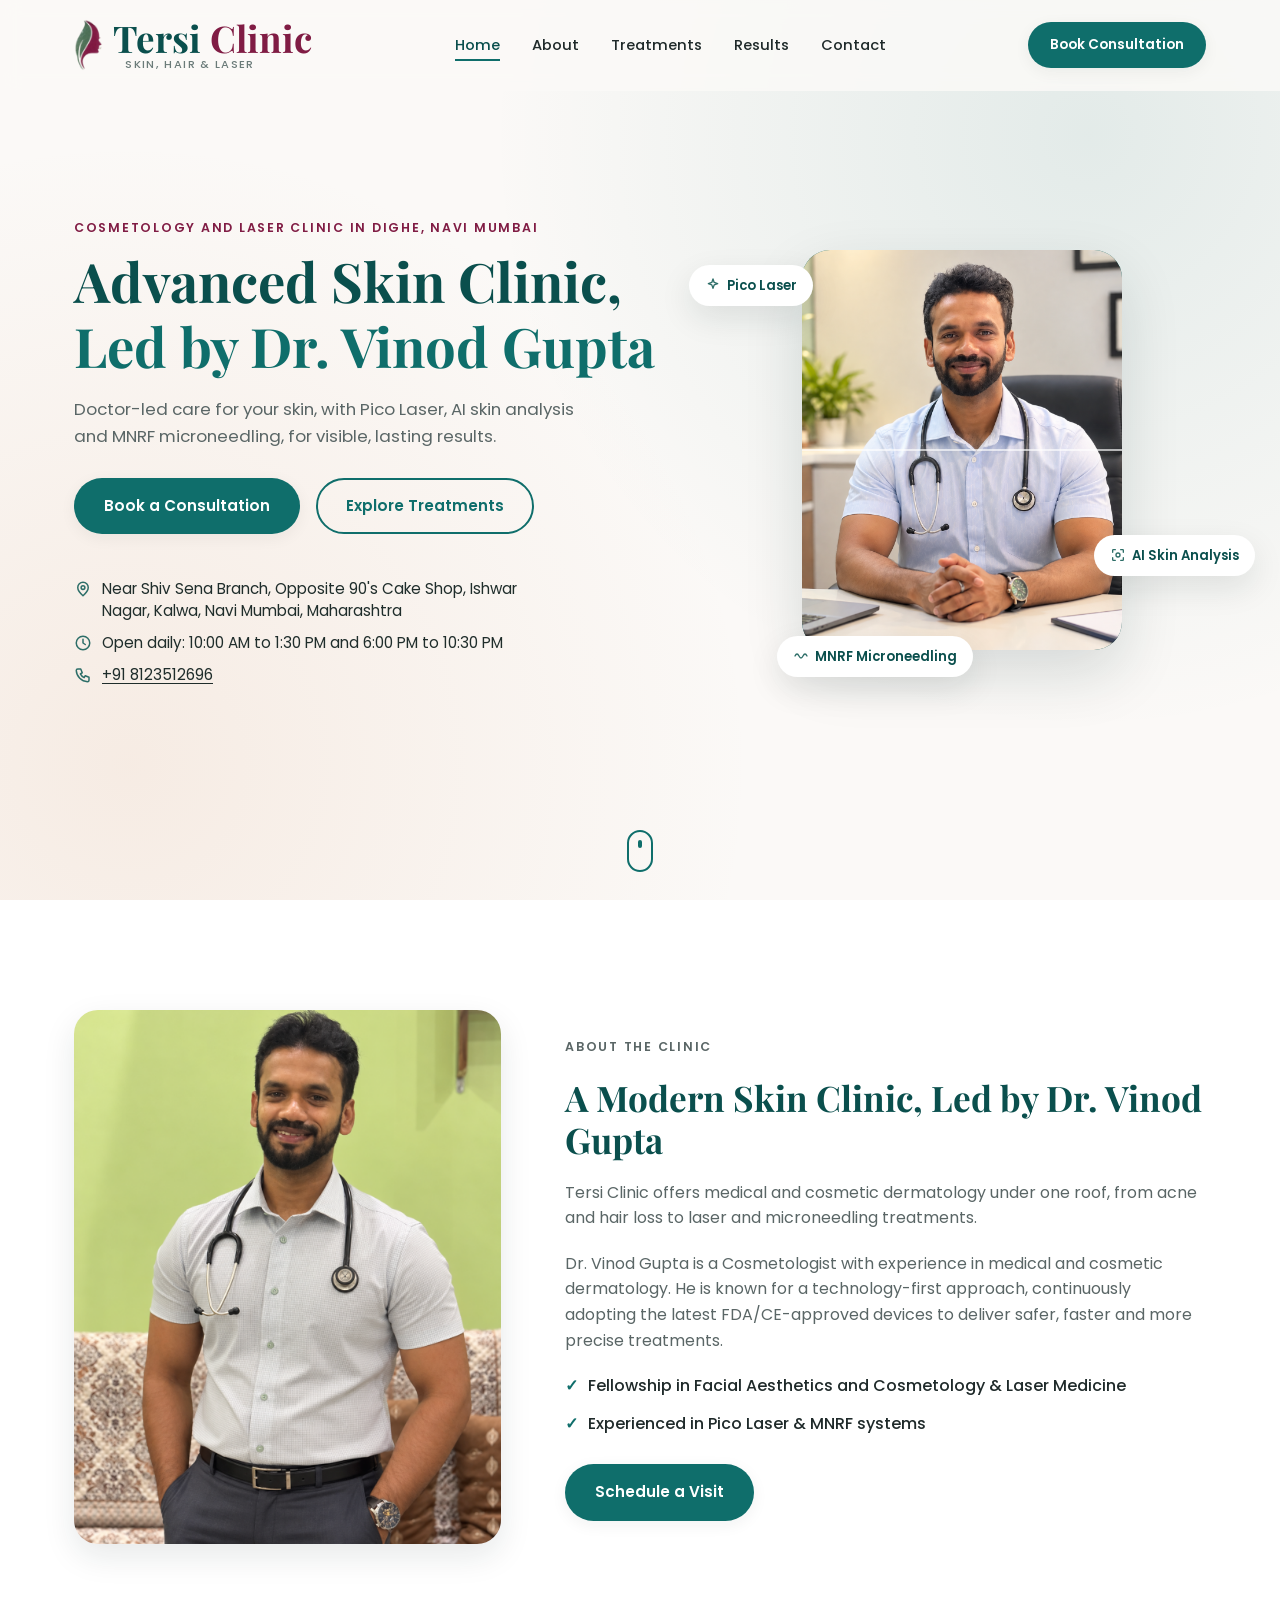
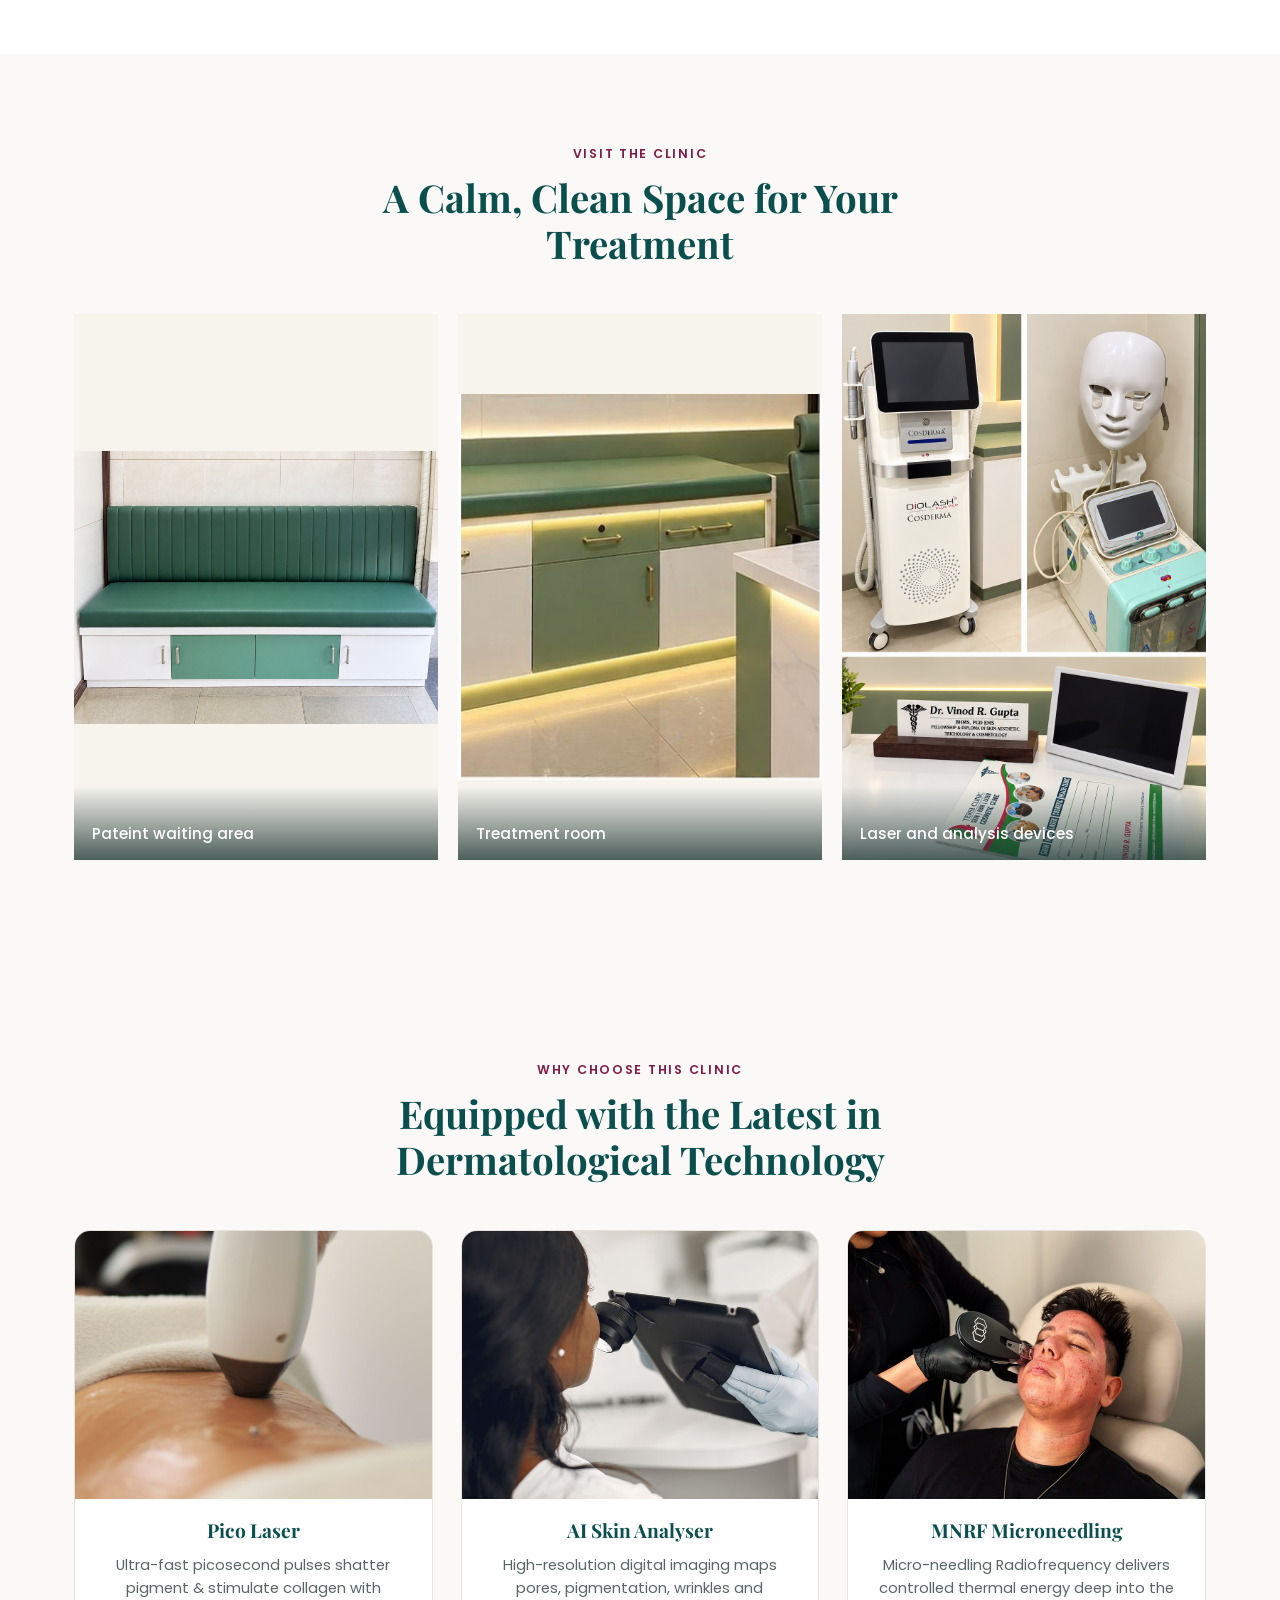
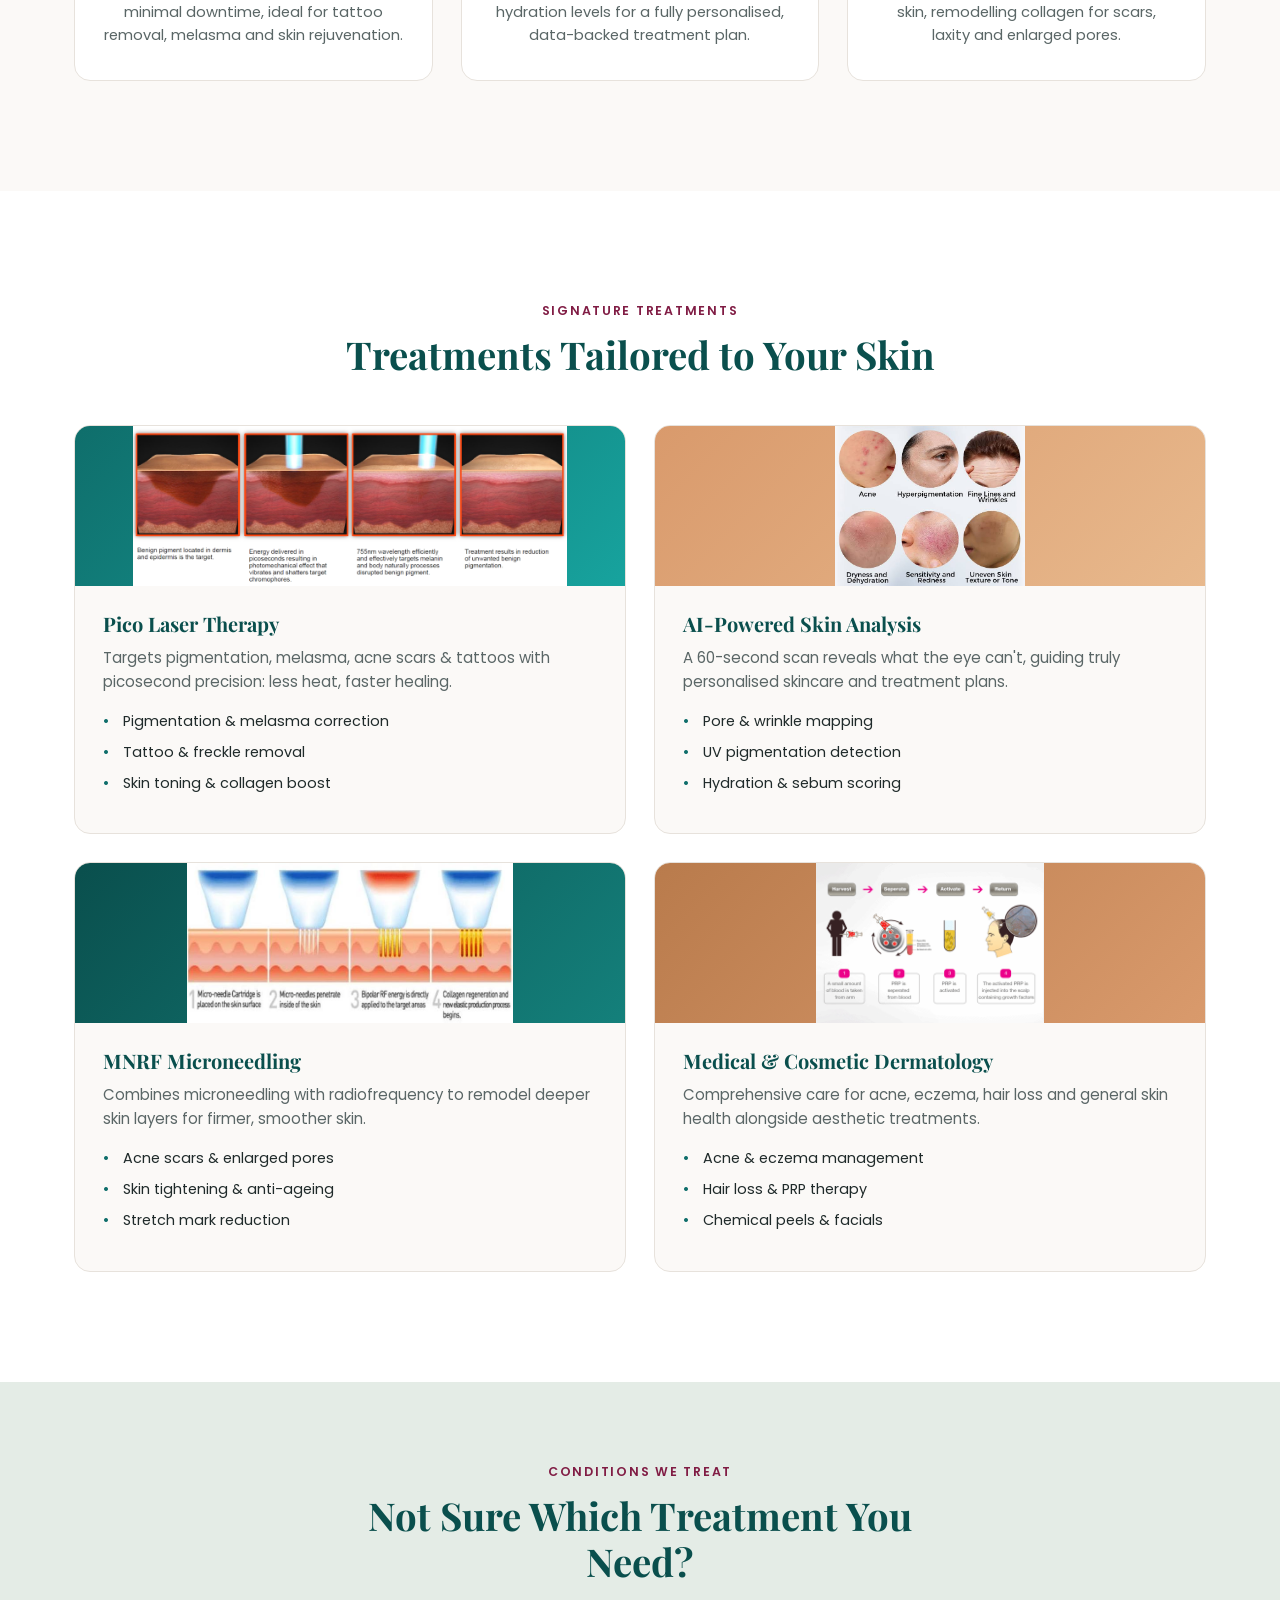
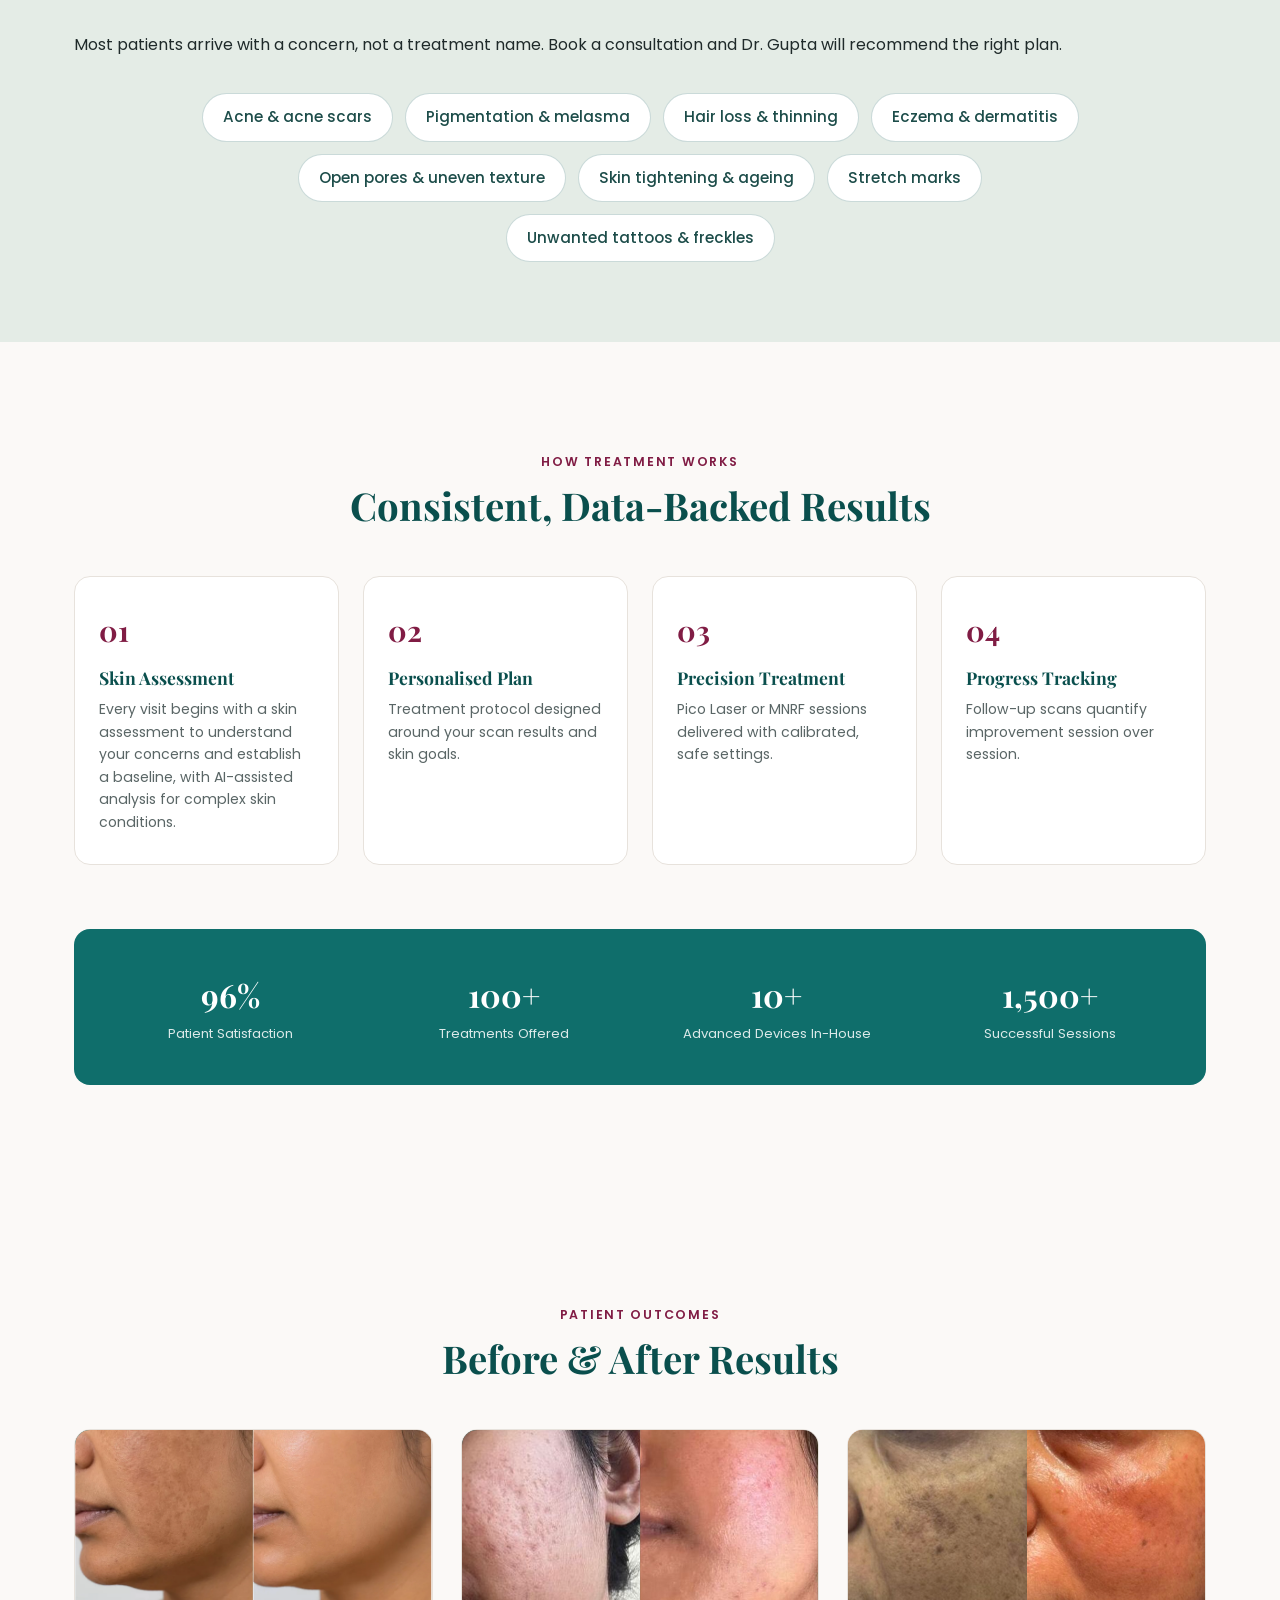
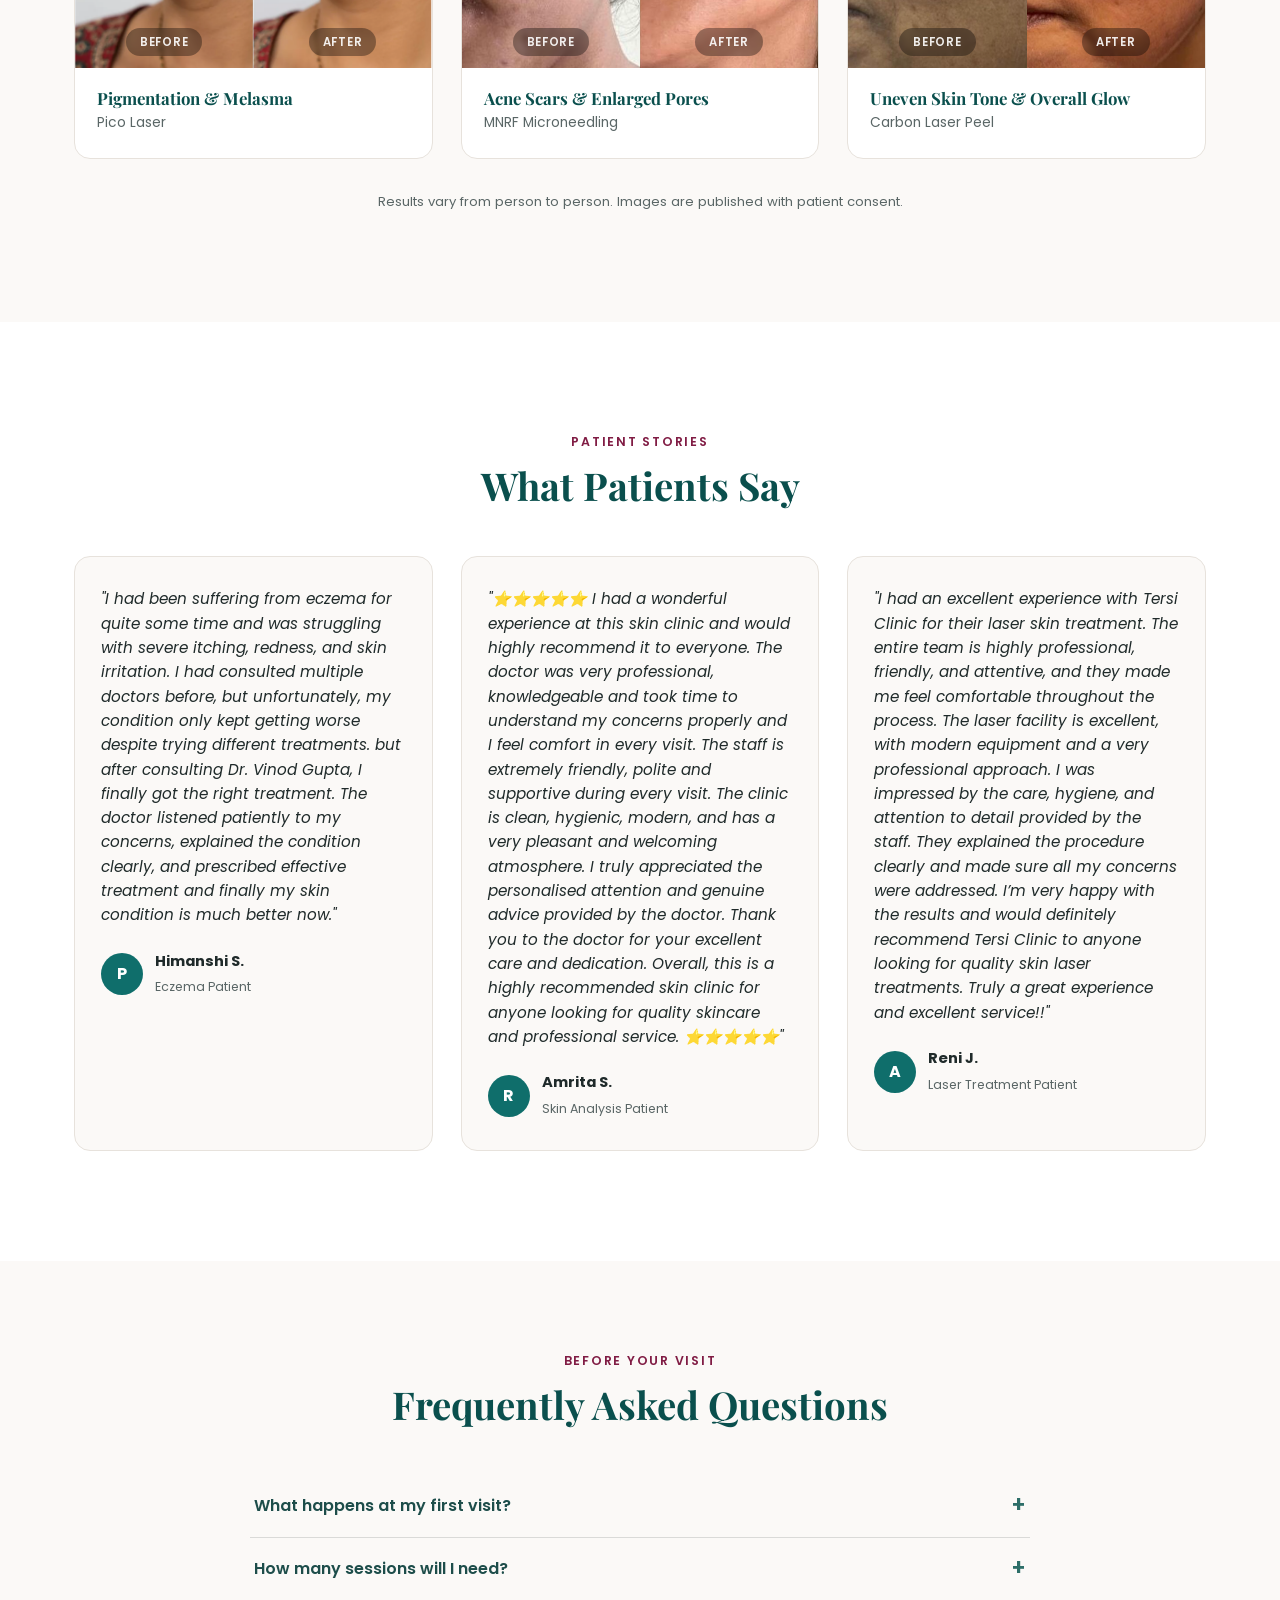
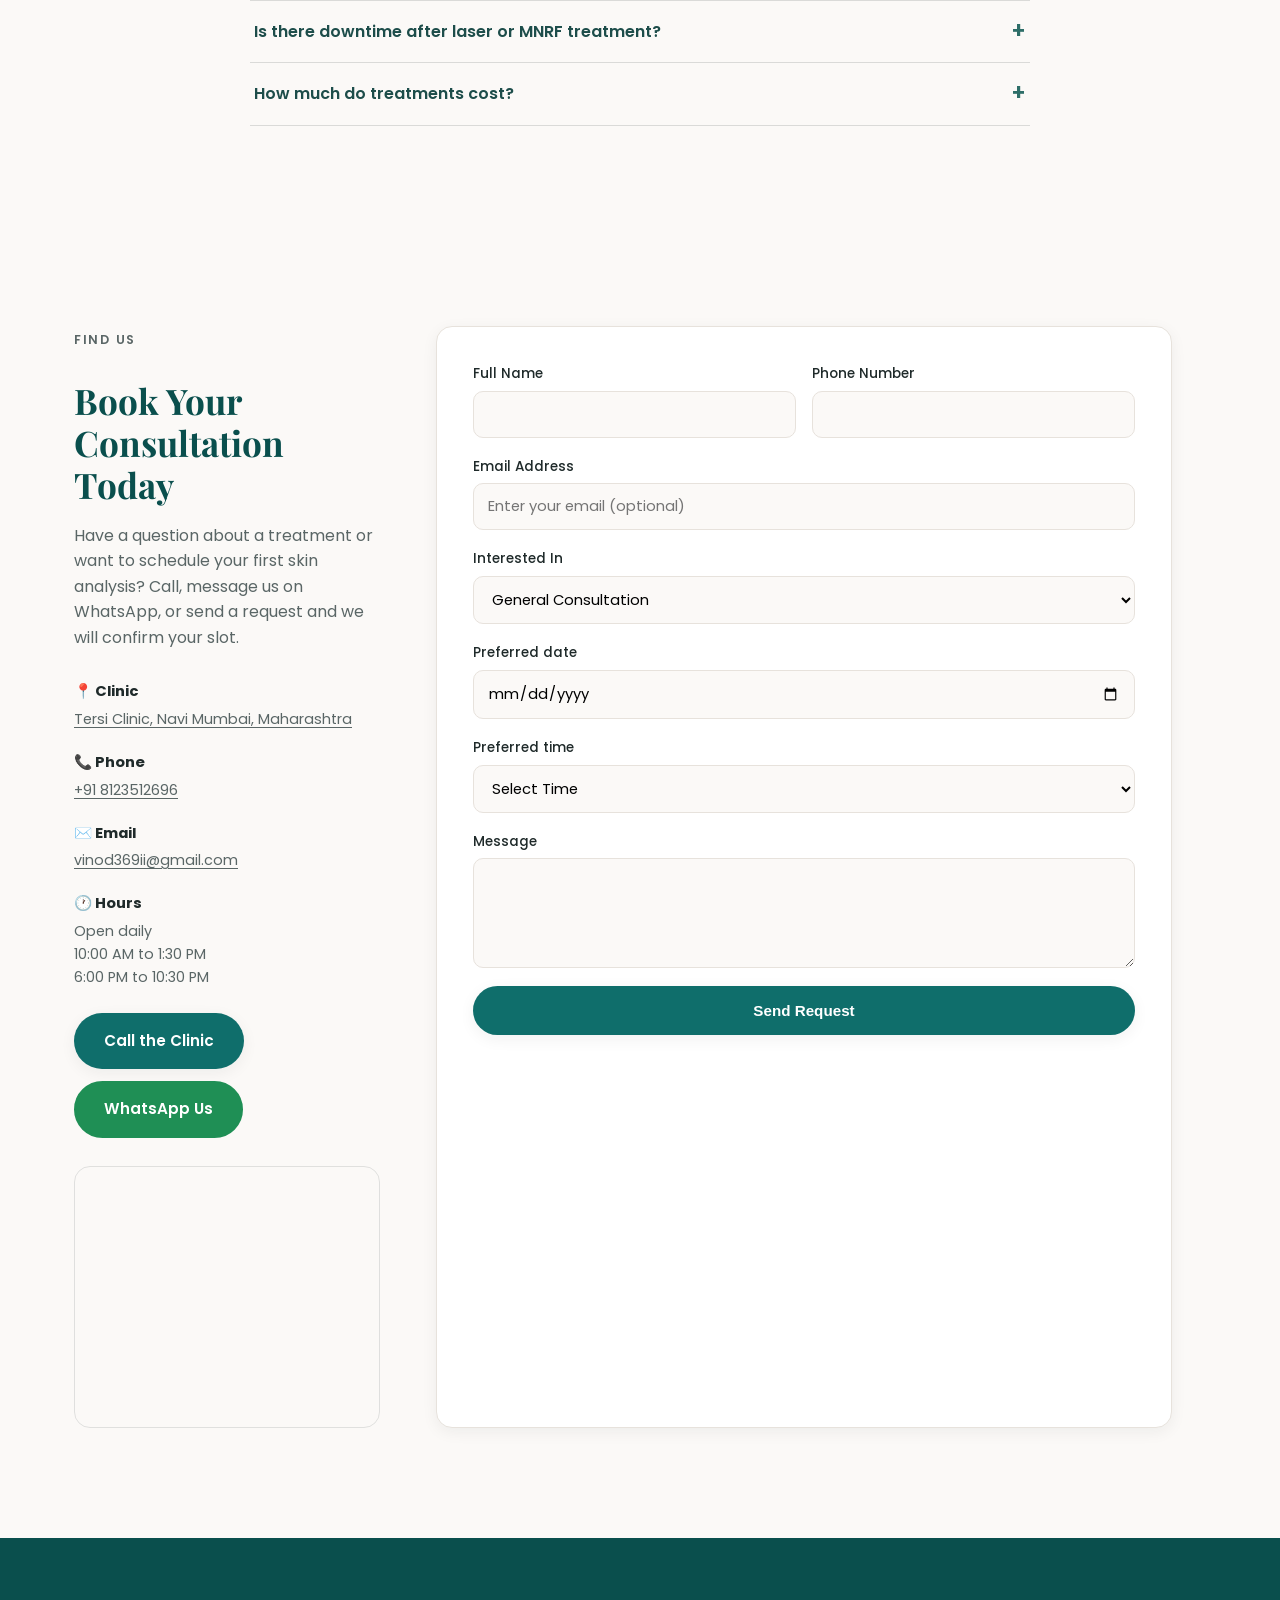
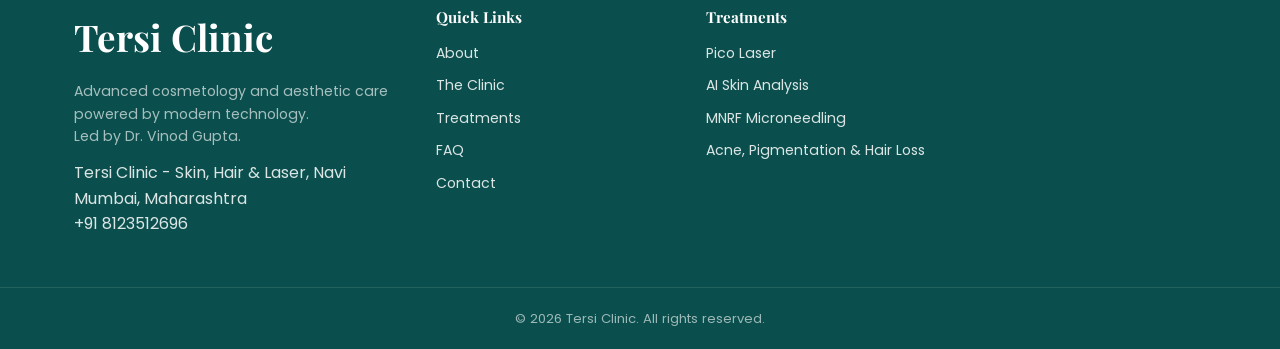
==== index.html @ 5ce054e9 "[clinic][website] clinic email" ====
<!DOCTYPE html>
<html lang="en">
<head>
<meta charset="UTF-8" />
<meta name="viewport" content="width=device-width, initial-scale=1.0" />
<title>Tersi Clinic Skin | Hair | Laser &amp;  Clinic in Navi Mumbai</title>
<meta name="description" content="Tersi Clinic, Navi Mumbai. Led by Dr. Vinod Gupta. Pico Laser, AI skin analysis, MNRF microneedling, acne, pigmentation and hair care. Book a consultation." />
<link rel="preconnect" href="https://fonts.googleapis.com">
<link href="https://fonts.googleapis.com/css2?family=Playfair+Display:wght@500;600;700&family=Poppins:wght@300;400;500;600;700&display=swap" rel="stylesheet">
<link rel="stylesheet" href="css/style.css" />
<link rel="stylesheet" href="css/clinic-additions.css" />

<!-- Helps Google show the clinic in local search. Update details if anything changes. -->
<script type="application/ld+json">
{
  "@context": "https://schema.org",
  "@type": "MedicalClinic",
  "name": "Tersi Clinic",
  "medicalSpecialty": "Cosmetology",
  "telephone": "+918123512696",
  "email": "tersiskinclinic@gmail.com",
  "address": {
    "@type": "PostalAddress",
    "streetAddress": "Near Shiv Sena Branch, Opposite 90's Cake Shop, Ishwar Nagar, Kalwa",
    "addressLocality": "Navi Mumbai",
    "addressCountry": "IN"
  },
  "openingHoursSpecification": [
    {
      "@type": "OpeningHoursSpecification",
      "dayOfWeek": ["Monday","Tuesday","Wednesday","Thursday","Friday","Saturday","Sunday"],
      "opens": "10:00",
      "closes": "13:30"
    },
    {
      "@type": "OpeningHoursSpecification",
      "dayOfWeek": ["Monday","Tuesday","Wednesday","Thursday","Friday","Saturday","Sunday"],
      "opens": "18:00",
      "closes": "22:30"
    }
  ],
  "employee": { "@type": "Physician", "name": "Dr. Vinod Gupta", "medicalSpecialty": "Cosmetology" }
}
</script>
</head>
<body>

<!-- ===== Preloader ===== -->
<div id="preloader"><div class="loader-ring"></div></div>

<!-- ===== Header ===== -->
<header id="header">
  <div class="container nav-wrap">
    <!-- CLINIC NAME: change "Gupta Skin Clinic" here, in the footer, <title> and the JSON-LD above if you prefer another name -->
    <!-- <a href="#home" class="logo">Tersi <span>Clinic</span> -->
      <a href="#home" class="logo">
        <img src="assets/clinic/logo.png" class="logo-mark" alt="Tersi Clinic logo" >
        <span class="logo-info">
        <span class="logo-text">Tersi <span>Clinic</span></span>
        <small class="logo-tagline">Skin, Hair &amp; Laser</small>
  </span>
    </a>
    <nav id="nav">
      <ul>
        <li><a href="#home" class="active">Home</a></li>
        <li><a href="#about">About</a></li>
        <li><a href="#services">Treatments</a></li>
        <li><a href="#gallery">Results</a></li>
        <li><a href="#contact">Contact</a></li>
      </ul>
    </nav>
    <a href="#contact" class="btn btn-primary btn-small nav-cta">Book Consultation</a>
    <button id="hamburger" aria-label="Toggle menu"><span></span><span></span><span></span></button>
  </div>
</header>

<!-- ===== Hero ===== -->
<section id="home" class="hero">
  <div class="hero-bg"></div>
  <div class="container hero-inner">
    <div class="hero-text" data-reveal>
      <p class="eyebrow">Cosmetology and laser clinic in Dighe, Navi Mumbai</p>
      <h1>Advanced Skin Clinic, <span class="highlight">Led by Dr. Vinod Gupta</span></h1>
      <p class="hero-sub">Doctor-led care for your skin, with Pico Laser, AI skin analysis and MNRF microneedling, for visible, lasting results.</p>
      <div class="hero-actions">
        <a href="#contact" class="btn btn-primary">Book a Consultation</a>
        <a href="#services" class="btn btn-outline">Explore Treatments</a>
      </div>

      <ul class="hero-info">
        <li>
          <svg viewBox="0 0 24 24" fill="none" stroke-width="2" stroke-linecap="round" stroke-linejoin="round" aria-hidden="true"><path d="M12 21s-7-6.2-7-11a7 7 0 0 1 14 0c0 4.8-7 11-7 11z"/><circle cx="12" cy="10" r="2.5"/></svg>
          <span>Near Shiv Sena Branch, Opposite 90's Cake Shop, Ishwar Nagar, Kalwa, Navi Mumbai, Maharashtra</span>
        </li>
        <li>
          <svg viewBox="0 0 24 24" fill="none" stroke-width="2" stroke-linecap="round" stroke-linejoin="round" aria-hidden="true"><circle cx="12" cy="12" r="9"/><path d="M12 7v5l3 2"/></svg>
          <span>Open daily: 10:00 AM to 1:30 PM and 6:00 PM to 10:30 PM</span>
        </li>
        <li>
          <svg viewBox="0 0 24 24" fill="none" stroke-width="2" stroke-linecap="round" stroke-linejoin="round" aria-hidden="true"><path d="M5 4h4l2 5-2.5 1.5a11 11 0 0 0 5 5L15 13l5 2v4a2 2 0 0 1-2 2A16 16 0 0 1 3 6a2 2 0 0 1 2-2z"/></svg>
          <span><a href="tel:+918123512696">+91 8123512696</a></span>
        </li>
      </ul>
    </div>
    <div class="hero-visual" data-reveal>
      <div class="hero-card floating">
        <img src="assets/images/doctor-hero.jpg" alt="Dr. Vinod Gupta, Consultant Dermatologist at Gupta Skin Clinic" class="hero-photo">
        <!-- The scan line is the animated line across the photo. Delete this div to remove it. -->
        <div class="scan-line"></div>
      </div>
      <div class="badge-chip chip-1">
        <svg viewBox="0 0 24 24" fill="none" stroke-width="2" stroke-linecap="round" stroke-linejoin="round" aria-hidden="true"><path d="M12 3l1.8 5.2L19 10l-5.2 1.8L12 17l-1.8-5.2L5 10l5.2-1.8z"/></svg>Pico Laser
      </div>
      <div class="badge-chip chip-2">
        <svg viewBox="0 0 24 24" fill="none" stroke-width="2" stroke-linecap="round" stroke-linejoin="round" aria-hidden="true"><path d="M4 8V5a1 1 0 0 1 1-1h3M16 4h3a1 1 0 0 1 1 1v3M20 16v3a1 1 0 0 1-1 1h-3M8 20H5a1 1 0 0 1-1-1v-3"/><circle cx="12" cy="12" r="3"/></svg>AI Skin Analysis
      </div>
      <div class="badge-chip chip-3">
        <svg viewBox="0 0 24 24" fill="none" stroke-width="2" stroke-linecap="round" stroke-linejoin="round" aria-hidden="true"><path d="M3 12c2-4 4-4 6 0s4 4 6 0 4-4 6 0"/></svg>MNRF Microneedling
      </div>
    </div>
  </div>
  <a href="#about" class="scroll-cue" aria-label="Scroll down"><span></span></a>
</section>

<!-- ===== About ===== -->
<section id="about" class="about">
  <div class="container about-grid">
    <div class="about-media" data-reveal>
      <img src="assets/images/doctor-about.jpg" alt="Dr. Vinod Gupta in the clinic" class="about-photo">
      <!-- <div class="exp-badge"><strong>3+</strong><span>Years of<br/>Clinical Excellence</span></div> -->
    </div>
    <div class="about-content" data-reveal>
      <p class="eyebrow">About the Clinic</p>
      <h2>A Modern Skin Clinic, Led by Dr. Vinod Gupta</h2>
      <p>Tersi Clinic offers medical and cosmetic dermatology under one roof, from acne and hair loss to laser and microneedling treatments.</p>
      <p>Dr. Vinod Gupta is a Cosmetologist with experience in medical and cosmetic dermatology. He is known for a technology-first approach, continuously adopting the latest FDA/CE-approved devices to deliver safer, faster and more precise treatments.</p>
      <ul class="about-list">
        <!-- <li><span class="tick">✓</span> MD Dermatology, Venereology &amp; Leprosy</li> -->
        <li><span class="tick">✓</span> Fellowship in Facial Aesthetics and Cosmetology &amp; Laser Medicine</li>
        <li><span class="tick">✓</span> Experienced in Pico Laser &amp; MNRF systems</li>
        <!-- <li><span class="tick">✓</span> Member, Association of Cosmetic Dermatologists</li> -->
        <!-- ADD YOUR MEDICAL COUNCIL REGISTRATION NUMBER HERE, for example:
        <li><span class="tick">✓</span> Registration No. XXXXX (Karnataka Medical Council)</li> -->
      </ul>
      <div class="about-cta">
        <a href="#contact" class="btn btn-primary">Schedule a Visit</a>
      </div>
    </div>
  </div>
</section>

<!-- ===== Clinic tour =====
  Add photos to assets/clinic/ using the filenames below. A missing photo
  shows a soft green placeholder instead of a broken image. -->
<section id="clinic" class="clinic-tour">
  <div class="container">
    <p class="eyebrow center">Visit the Clinic</p>
    <h2 class="center">A Calm, Clean Space for Your Treatment</h2>
    <div class="tour-grid">
      <figure class="tour-card" data-reveal>
        <img src="assets/clinic/waiting-area.png" alt="Pateint waiting area at Tersi Clinic" loading="lazy" onerror="this.remove()">
        <figcaption>Pateint waiting area</figcaption>
      </figure>
      <figure class="tour-card" data-reveal>
        <img src="assets/clinic/treatment-room.png" alt="Treatment room with examination bed" loading="lazy" onerror="this.remove()">
        <figcaption>Treatment room</figcaption>
      </figure>
      <figure class="tour-card" data-reveal>
        <img src="assets/clinic/devices.png" alt="Laser and skin analysis devices at the clinic" loading="lazy" onerror="this.remove()">
        <figcaption>Laser and analysis devices</figcaption>
      </figure>
    </div>
  </div>
</section>

<!-- ===== Technology strip ===== -->
<section id="technology" class="technology">
  <div class="container">
    <p class="eyebrow center">Why Choose This Clinic</p>
    <h2 class="center">Equipped with the Latest in Dermatological Technology</h2>
    <div class="tech-grid">
      <div class="tech-card" data-reveal>
        <div class="tech-photo"><img src="assets/images/pico-laser.jpg" alt="Pico Laser treatment in progress"></div>
        <h3>Pico Laser</h3>
        <p>Ultra-fast picosecond pulses shatter pigment &amp; stimulate collagen with minimal downtime, ideal for tattoo removal, melasma and skin rejuvenation.</p>
      </div>
      <div class="tech-card" data-reveal>
        <div class="tech-photo"><img src="assets/images/skin-analyser.jpg" alt="Digital skin analysis using AI-powered dermatoscope"></div>
        <h3>AI Skin Analyser</h3>
        <p>High-resolution digital imaging maps pores, pigmentation, wrinkles and hydration levels for a fully personalised, data-backed treatment plan.</p>
      </div>
      <div class="tech-card" data-reveal>
        <div class="tech-photo"><img src="assets/images/mnrf.jpg" alt="MNRF microneedling radiofrequency treatment"></div>
        <h3>MNRF Microneedling</h3>
        <p>Micro-needling Radiofrequency delivers controlled thermal energy deep into the skin, remodelling collagen for scars, laxity and enlarged pores.</p>
      </div>
    </div>
  </div>
</section>

<!-- ===== Services ===== -->
<section id="services" class="services">
  <div class="container">
    <p class="eyebrow center">Signature Treatments</p>
    <h2 class="center">Treatments Tailored to Your Skin</h2>
    <div class="services-grid">

      <div class="service-card" data-reveal>
        <div class="service-media grad-1">
          <img src="assets/services/pico-laser.png" alt="Pico Laser treatment" loading="lazy" onerror="this.remove()">
          <!-- <span class="media-tag">Before</span> -->
        </div>
        <div class="service-body">
          <h3>Pico Laser Therapy</h3>
          <p>Targets pigmentation, melasma, acne scars &amp; tattoos with picosecond precision: less heat, faster healing.</p>
          <ul>
            <li>Pigmentation &amp; melasma correction</li>
            <li>Tattoo &amp; freckle removal</li>
            <li>Skin toning &amp; collagen boost</li>
          </ul>
        </div>
      </div>

      <div class="service-card" data-reveal>
        <div class="service-media grad-2">
          <img src="assets/services/skin-analysis.jpeg" alt="AI Skin Analyser" loading="lazy" onerror="this.remove()">
        </div>
        
        <div class="service-body">
          <h3>AI-Powered Skin Analysis</h3>
          <p>A 60-second scan reveals what the eye can't, guiding truly personalised skincare and treatment plans.</p>
          <ul>
            <li>Pore &amp; wrinkle mapping</li>
            <li>UV pigmentation detection</li>
            <li>Hydration &amp; sebum scoring</li>
          </ul>
        </div>
      </div>

      <div class="service-card" data-reveal>
        <div class="service-media grad-3">
          <img src="assets/services/mnrf.jpeg" alt="MNRF microneedling treatment" loading="lazy" onerror="this.remove()">
        </div>
        <div class="service-body">
          <h3>MNRF Microneedling</h3>
          <p>Combines microneedling with radiofrequency to remodel deeper skin layers for firmer, smoother skin.</p>
          <ul>
            <li>Acne scars &amp; enlarged pores</li>
            <li>Skin tightening &amp; anti-ageing</li>
            <li>Stretch mark reduction</li>
          </ul>
        </div>
      </div>

      <div class="service-card" data-reveal>
        <div class="service-media grad-4">
          <img src="assets/services/prp.png" alt="PRP treatment" loading="lazy" onerror="this.remove()">
        </div>
        <div class="service-body">
          <h3>Medical &amp; Cosmetic Dermatology</h3>
          <p>Comprehensive care for acne, eczema, hair loss and general skin health alongside aesthetic treatments.</p>
          <ul>
            <li>Acne &amp; eczema management</li>
            <li>Hair loss &amp; PRP therapy</li>
            <li>Chemical peels &amp; facials</li>
          </ul>
        </div>
      </div>

    </div>
  </div>
</section>

<!-- ===== Conditions we treat ===== -->
<section id="conditions" class="conditions">
  <div class="container">
    <p class="eyebrow center">Conditions We Treat</p>
    <h2 class="center">Not Sure Which Treatment You Need?</h2>
    <p class="center">Most patients arrive with a concern, not a treatment name. Book a consultation and Dr. Gupta will recommend the right plan.</p>
    <ul class="condition-list">
      <li>Acne &amp; acne scars</li>
      <li>Pigmentation &amp; melasma</li>
      <li>Hair loss &amp; thinning</li>
      <li>Eczema &amp; dermatitis</li>
      <li>Open pores &amp; uneven texture</li>
      <li>Skin tightening &amp; ageing</li>
      <li>Stretch marks</li>
      <li>Unwanted tattoos &amp; freckles</li>
    </ul>
  </div>
</section>

<!-- ===== Process ===== -->
<section id="results" class="results">
  <div class="container">
    <p class="eyebrow center">How Treatment Works</p>
    <h2 class="center">Consistent, Data-Backed Results</h2>
    <div class="process-grid">
      <div class="process-step" data-reveal>
        <span class="step-num">01</span>
        <h3>Skin Assessment</h3>
        <p>Every visit begins with a skin assessment to understand your concerns and establish a baseline, 
          with AI-assisted analysis for complex skin conditions.</p>
      </div>
      <div class="process-step" data-reveal>
        <span class="step-num">02</span>
        <h3>Personalised Plan</h3>
        <p>Treatment protocol designed around your scan results and skin goals.</p>
      </div>
      <div class="process-step" data-reveal>
        <span class="step-num">03</span>
        <h3>Precision Treatment</h3>
        <p>Pico Laser or MNRF sessions delivered with calibrated, safe settings.</p>
      </div>
      <div class="process-step" data-reveal>
        <span class="step-num">04</span>
        <h3>Progress Tracking</h3>
        <p>Follow-up scans quantify improvement session over session.</p>
      </div>
    </div>

    <div class="stats-strip" data-reveal>
      <div><strong>96%</strong><span>Patient Satisfaction</span></div>
      <div><strong>100+</strong><span>Treatments Offered</span></div>
      <div><strong>10+</strong><span>Advanced Devices In-House</span></div>
      <div><strong>1,500+</strong><span>Successful Sessions</span></div>
    </div>
  </div>
</section>

<!-- ===== Before & After Gallery =====
  To add real patient photos: drop images into assets/gallery/ using the exact
  filenames referenced below (e.g. pico-before.jpg, pico-after.jpg). Each photo
  replaces its placeholder automatically, no other edits needed. Use only
  photos you have explicit patient consent to publish. -->
<section id="gallery" class="gallery">
  <div class="container">
    <p class="eyebrow center">Patient Outcomes</p>
    <h2 class="center">Before &amp; After Results</h2>
    <div class="gallery-grid">

      <div class="gallery-card" data-reveal>
        <div class="gallery-compare">
          <div class="gallery-media before grad-1">
            <img src="assets/gallery/pico-before.png" alt="Before Pico Laser treatment" loading="lazy" onerror="this.remove()">
            <span class="media-tag">Before</span>
          </div>
          <div class="gallery-media after grad-1">
            <img src="assets/gallery/pico-after.png" alt="After Pico Laser treatment" loading="lazy" onerror="this.remove()">
            <span class="media-tag">After</span>
          </div>
        </div>
        <div class="gallery-caption">
          <h3>Pigmentation &amp; Melasma</h3>
          <p>Pico Laser</p>
        </div>
      </div>

      <div class="gallery-card" data-reveal>
        <div class="gallery-compare">
          <div class="gallery-media before grad-3">
            <img src="assets/gallery/mnrf-before.png" alt="Before MNRF Microneedling treatment" loading="lazy" onerror="this.remove()">
            <span class="media-tag">Before</span>
          </div>
          <div class="gallery-media after grad-3">
            <img src="assets/gallery/mnrf-after.png" alt="After MNRF Microneedling treatment" loading="lazy" onerror="this.remove()">
            <span class="media-tag">After</span>
          </div>
        </div>
        <div class="gallery-caption">
          <h3>Acne Scars &amp; Enlarged Pores</h3>
          <p>MNRF Microneedling</p>
        </div>
      </div>

      <div class="gallery-card" data-reveal>
        <div class="gallery-compare">
          <div class="gallery-media before grad-2">
            <img src="assets/gallery/carbon-before.png" alt="Before skin rejuvenation treatment" loading="lazy" onerror="this.remove()">
            <span class="media-tag">Before</span>
          </div>
          <div class="gallery-media after grad-2">
            <img src="assets/gallery/carbon-after.png" alt="After skin rejuvenation treatment" loading="lazy" onerror="this.remove()">
            <span class="media-tag">After</span>
          </div>
        </div>
        <div class="gallery-caption">
          <h3>Uneven Skin Tone &amp; Overall Glow</h3>
          <p>Carbon Laser Peel</p>
        </div>
      </div>

    </div>
    <p class="gallery-note">Results vary from person to person. Images are published with patient consent.</p>
  </div>
</section>

<!-- ===== Testimonials =====
  Replace these with real, consented patient feedback, or remove the section
  if you are unsure about medical advertising rules in your state. -->
<section id="testimonials" class="testimonials">
  <div class="container">
    <p class="eyebrow center">Patient Stories</p>
    <h2 class="center">What Patients Say</h2>
    <div class="testimonial-track">
      <div class="testimonial-card" data-reveal>
        <p>"I had been suffering from eczema for quite some time and was struggling with severe itching, redness, and skin irritation. I had consulted multiple doctors before, but unfortunately, my condition only kept getting worse despite trying different treatments. but after  consulting Dr. Vinod Gupta, I finally got the right treatment. The doctor listened patiently to my concerns, explained the condition clearly, and prescribed effective treatment and finally my skin condition is much better now."</p>
        <div class="testimonial-author"><span class="avatar">P</span><div><strong>Himanshi S.</strong><small>Eczema Patient</small></div></div>
      </div>
      <div class="testimonial-card" data-reveal>
        <p>"⭐⭐⭐⭐⭐ I had a wonderful experience at this skin clinic and would highly recommend it to everyone.
The doctor was very professional, knowledgeable and took time to understand my concerns properly and I feel comfort in every visit. The staff is extremely friendly, polite and supportive during every visit. The clinic is clean, hygienic, modern, and has a very pleasant and welcoming atmosphere.
I truly appreciated the personalised attention and genuine advice provided by the doctor. Thank you to the doctor for your excellent care and dedication. Overall, this is a highly recommended skin clinic for anyone looking for quality skincare and professional service. ⭐⭐⭐⭐⭐"</p>
        <div class="testimonial-author"><span class="avatar">R</span><div><strong>Amrita S.</strong><small>Skin Analysis Patient</small></div></div>
      </div>
      <div class="testimonial-card" data-reveal>
        <p>"I had an excellent experience with Tersi Clinic for their laser skin treatment. The entire team is highly professional, friendly, and attentive, and they made me feel comfortable throughout the process.
The laser facility is excellent, with modern equipment and a very professional approach. I was impressed by the care, hygiene, and attention to detail provided by the staff. They explained the procedure clearly and made sure all my concerns were addressed.
I’m very happy with the results and would definitely recommend Tersi Clinic to anyone looking for quality skin laser treatments. Truly a great experience and excellent service!!"</p>
        <div class="testimonial-author"><span class="avatar">A</span><div><strong>Reni J.</strong><small>Laser Treatment Patient</small></div></div>
      </div>
    </div>
  </div>
</section>

<!-- ===== FAQ ===== (edit the answers so they match how your clinic actually works) -->
<section id="faq" class="faq">
  <div class="container">
    <p class="eyebrow center">Before Your Visit</p>
    <h2 class="center">Frequently Asked Questions</h2>
    <div class="faq-list">
      <details>
        <summary>What happens at my first visit?</summary>
        <p>Dr. Gupta will ask about your skin concerns and history, examine your skin, and run an AI skin scan if it helps. You will leave with a treatment plan and an estimate before any treatment begins.</p>
      </details>
      <details>
        <summary>How many sessions will I need?</summary>
        <p>It depends on your concern and skin type. Pigmentation and scars usually need a series of sessions. Dr. Gupta will give you an estimate at your consultation.</p>
      </details>
      <details>
        <summary>Is there downtime after laser or MNRF treatment?</summary>
        <p>Pico Laser usually has minimal downtime. MNRF can cause mild redness for a day or two. You will be told what to expect for your skin, and given aftercare instructions, before you leave.</p>
      </details>
      <details>
        <summary>How much do treatments cost?</summary>
        <p>Cost depends on the treatment and the number of sessions. You will get a clear estimate after your consultation.</p>
      </details>
    </div>
  </div>
</section>

<!-- ===== Contact ===== -->
<section id="contact" class="contact">
  <div class="container contact-grid">
    <div class="contact-info" data-reveal>
      <p class="eyebrow">Find Us</p>
      <h2>Book Your Consultation Today</h2>
      <p>Have a question about a treatment or want to schedule your first skin analysis? Call, message us on WhatsApp, or send a request and we will confirm your slot.</p>
      <div class="contact-details">
        <div><strong>📍 Clinic</strong><span><a href="https://www.google.com/maps/search/?api=1&amp;query=+Tersi+Clinic+-+Skin,+Hair+%26+Laser,+near+shiv+sena+branch,+opposite+to+90's+cake+shop,+Ishwarnagar,+Bhola+Nagar,+Kalwa,+Navi+Mumbai,+Maharashtra+400708" target="_blank" rel="noopener">Tersi Clinic, Navi Mumbai, Maharashtra</a></span></div>
        <div><strong>📞 Phone</strong><span><a href="tel:+918123512696">+91 8123512696</a></span></div>
        <div><strong>✉️ Email</strong><span><a href="mailto:vinod369ii@gmail.com">vinod369ii@gmail.com</a></span></div>
        <div><strong>🕐 Hours</strong><span>Open daily<br>10:00 AM to 1:30 PM<br>6:00 PM to 10:30 PM</span></div>
      </div>
      <div class="contact-actions">
        <a href="tel:+918123512696" class="btn btn-primary">Call the Clinic</a>
        <a href="https://wa.me/918123512696?text=Hi%2C%20I%27d%20like%20to%20book%20a%20consultation." class="btn btn-whatsapp" target="_blank" rel="noopener">WhatsApp Us</a>
      </div>
      <div class="map-wrap">
        <!-- <iframe title="Map showing Tersi Clinic in Navi Mumbai" 
        src="https://maps.google.com/maps?q=+Tersi+Clinic+-+Skin,+Hair+%26+Laser,+near+shiv+sena+branch,+opposite+to+90's+cake+shop,+Ishwarnagar,+Bhola+Nagar,+Kalwa,+Navi+Mumbai,+Maharashtra+400708&amp;output=embed"
        loading="lazy" referrerpolicy="no-referrer-when-downgrade"></iframe> -->
        <iframe src="https://www.google.com/maps/embed?pb=!1m18!1m12!1m3!1d3768.2364538554084!2d72.9940488755886!3d19.184872048544864!2m3!1f0!2f0!3f0!3m2!1i1024!2i768!4f13.1!3m3!1m2!1s0x3be7bfde6496fc6f%3A0x23195f42e77bdcf8!2sTersi%20Clinic%20-%20Skin%2C%20Hair%20%26%20Laser!5e0!3m2!1sen!2sin!4v1792684102540!5m2!1sen!2sin" width="600" height="450" style="border:0;" 
        allowfullscreen="" loading="lazy" referrerpolicy="strict-origin-when-cross-origin"></iframe>
      </div>
    </div>
    <form class="contact-form" id="contactForm" data-reveal>
      <div class="form-row">
        <div class="form-group">
          <label for="name">Full Name</label>
          <input type="text" id="name" name="name" required />
        </div>
        <div class="form-group">
          <label for="phone">Phone Number</label>
          <input type="tel" id="phone" name="phone" required />
        </div>
      </div>
      <div class="form-group">
        <label for="email">Email Address</label>
        <input type="email" id="email" name="email" placeholder="Enter your email (optional)" />
      </div>
      <div class="form-group">
        <label for="treatment">Interested In</label>
        <select id="treatment" name="treatment">
          <option>General Consultation</option>
          <option>Acne &amp; Acne Scars</option>
          <option>Pigmentation &amp; Melasma</option>
          <option>Hair Loss</option>
          <option>Pico Laser</option>
          <option>AI Skin Analysis</option>
          <option>MNRF Microneedling</option>
          <option>Follow-up</option>
        </select>
      </div>
      <div class="form-group">
        <label for="date">Preferred date</label>
        <input type="date" id="date" name="date" class="form-control" required />
      </div>
      <div class="form-group">
        <label for="time">Preferred time</label>
        <select id="time" name="time" class="form-control" required>
          <option value="">Select Time</option>
          <optgroup label="Morning">
            <option value="10:00 AM">10:00 AM</option>
            <option value="10:30 AM">10:30 AM</option>
            <option value="11:00 AM">11:00 AM</option>
            <option value="11:30 AM">11:30 AM</option>
            <option value="12:00 PM">12:00 PM</option>
            <option value="12:30 PM">12:30 PM</option>
            <option value="01:00 PM">01:00 PM</option>
          </optgroup>
          <optgroup label="Evening">
            <option value="06:00 PM">06:00 PM</option>
            <option value="06:30 PM">06:30 PM</option>
            <option value="07:00 PM">07:00 PM</option>
            <option value="07:30 PM">07:30 PM</option>
            <option value="08:00 PM">08:00 PM</option>
            <option value="08:30 PM">08:30 PM</option>
            <option value="09:00 PM">09:00 PM</option>
            <option value="09:30 PM">09:30 PM</option>
            <option value="10:00 PM">10:00 PM</option>
          </optgroup>
        </select>
      </div>
      <div class="form-group">
        <label for="message">Message</label>
        <textarea id="message" name="message" rows="4"></textarea>
      </div>
      <button type="submit" class="btn btn-primary btn-block">Send Request</button>
      <p class="form-note" id="formNote"></p>
    </form>
  </div>
</section>

<!-- ===== Footer ===== -->
<footer class="footer">
  <div class="container footer-grid">
    <div>
      <a href="#home" class="logo">Tersi Clinic</a>
      <p>Advanced cosmetology and aesthetic care powered by modern technology. <br>Led by Dr. Vinod Gupta.</p>
      <address class="footer-address">
        Tersi Clinic - Skin, Hair & Laser, Navi Mumbai, Maharashtra<br>
        <a href="tel:+918123512696">+91 8123512696</a>
      </address>
    </div>
    <div>
      <h4>Quick Links</h4>
      <ul>
        <li><a href="#about">About</a></li>
        <li><a href="#clinic">The Clinic</a></li>
        <li><a href="#services">Treatments</a></li>
        <li><a href="#faq">FAQ</a></li>
        <li><a href="#contact">Contact</a></li>
      </ul>
    </div>
    <div>
      <h4>Treatments</h4>
      <ul>
        <li><a href="#services">Pico Laser</a></li>
        <li><a href="#services">AI Skin Analysis</a></li>
        <li><a href="#services">MNRF Microneedling</a></li>
        <li><a href="#conditions">Acne, Pigmentation &amp; Hair Loss</a></li>
      </ul>
    </div>
    <!-- <div>
      <h4>Follow</h4>
      <div class="social-links">
       
        <a href="#" aria-label="Instagram">IG</a>
        <a href="#" aria-label="Facebook">FB</a>
        <a href="#" aria-label="LinkedIn">IN</a>
      </div>
    </div> -->
  </div>
  <div class="footer-bottom">
    <p>&copy; 2026 Tersi Clinic. All rights reserved.</p>
  </div>
</footer>

<!-- Mobile-only call and WhatsApp bar -->
<div class="mobile-cta">
  <a href="tel:+918123512696" class="mc-call">Call</a>
  <a href="https://wa.me/918123512696?text=Hi%2C%20I%27d%20like%20to%20book%20a%20consultation." class="mc-wa" target="_blank" rel="noopener">WhatsApp</a>
</div>

<a href="#home" id="backToTop" aria-label="Back to top">↑</a>

<script src="js/script.js"></script>
<script>
  // Stop patients picking a date in the past
  (function () {
    var d = document.getElementById('date');
    if (d) d.min = new Date(Date.now() - new Date().getTimezoneOffset() * 60000).toISOString().slice(0, 10);
  })();
</script>
</body>
</html>
---- css/style.css ----
:root {
  --color-bg: #fbf9f7;
  --color-surface: #ffffff;
  --color-primary: #0f6e6b;
  --color-primary-dark: #0a4f4d;
 
  /* --color-accent: #d99a6c; */
  --color-accent: #801c44;
  --color-text: #1f2a2a;
  --color-text-soft: #5a6666;
  --color-border: #e7e2dc;
  --radius: 16px;
  --shadow-sm: 0 4px 16px rgba(15, 40, 40, 0.06);
  --shadow-md: 0 12px 32px rgba(15, 40, 40, 0.10);
  --shadow-lg: 0 24px 60px rgba(15, 40, 40, 0.14);
  --font-heading: 'Playfair Display', serif;
  --font-body: 'Poppins', sans-serif;
}

* { box-sizing: border-box; margin: 0; padding: 0; }

html { scroll-behavior: smooth; scroll-padding-top: var(--header-h); }

body {
  font-family: var(--font-body);
  color: var(--color-text);
  background: var(--color-bg);
  line-height: 1.6;
  overflow-x: hidden;
}

img { max-width: 100%; display: block; }
ul { list-style: none; }
a { text-decoration: none; color: inherit; }

.container {
  width: 100%;
  max-width: 1180px;
  margin: 0 auto;
  padding: 0 24px;
}

h1, h2, h3, h4 { font-family: var(--font-heading); color: var(--color-primary-dark); line-height: 1.2; }

.eyebrow {
  display: inline-block;
  font-size: 0.78rem;
  letter-spacing: 0.14em;
  text-transform: uppercase;
  color: var(--color-accent);
  font-weight: 600;
  margin-bottom: 10px;
}
.eyebrow.center { display: block; text-align: center; }
h2.center { text-align: center; max-width: 640px; margin: 0 auto 48px; font-size: clamp(1.7rem, 3vw, 2.4rem); }

/* Preloader */
#preloader {
  position: fixed; inset: 0; z-index: 9999;
  background: var(--color-bg);
  display: flex; align-items: center; justify-content: center;
  transition: opacity .5s ease, visibility .5s ease;
}
#preloader.hidden { opacity: 0; visibility: hidden; }
.loader-ring {
  width: 48px; height: 48px;
  border: 4px solid var(--color-border);
  border-top-color: var(--color-primary);
  border-radius: 50%;
  animation: spin 0.9s linear infinite;
}
@keyframes spin { to { transform: rotate(360deg); } }

/* Buttons */
.btn {
  display: inline-flex;
  align-items: center;
  justify-content: center;
  padding: 14px 28px;
  border-radius: 999px;
  font-weight: 600;
  font-size: 0.95rem;
  cursor: pointer;
  border: 2px solid transparent;
  transition: transform .2s ease, box-shadow .2s ease, background .2s ease, color .2s ease;
  white-space: nowrap;
}
.btn-primary { background: var(--color-primary); color: #fff; box-shadow: var(--shadow-sm); }
.btn-primary:hover { background: var(--color-primary-dark); transform: translateY(-2px); box-shadow: var(--shadow-md); }
.btn-outline { border-color: var(--color-primary); color: var(--color-primary); }
.btn-outline:hover { background: var(--color-primary); color: #fff; transform: translateY(-2px); }
.btn-small { padding: 10px 20px; font-size: 0.85rem; }
.btn-block { width: 100%; }

/* Header */
header#header {
  position: fixed; top: 0; left: 0; right: 0; z-index: 1000;
  background: rgba(251, 249, 247, 0.85);
  backdrop-filter: blur(10px);
  border-bottom: 1px solid transparent;
  transition: border-color .3s ease, box-shadow .3s ease;
}
header#header.scrolled { border-color: var(--color-border); box-shadow: var(--shadow-sm); }
.nav-wrap {
  display: flex;
  align-items: center;
  justify-content: space-between;
  padding: 18px 24px;
}
.logo { display: flex;
  align-items: center;
  gap: 10px; 
  font-family: var(--font-heading); font-size: 2.3rem; font-weight: 700; color: var(--color-primary-dark); 
 }

/* .logo span { color: var(--color-accent); } */
/* .logo {
  display: flex;
  align-items: center;
  gap: 12px;
} */

.logo-mark {
  width: auto;
  height: 52px;
  flex-shrink: 0;
  display: block;
  box-sizing: border-box;
  object-fit: contain;
  background:transparent;           /* navbar color */
  mix-blend-mode: normal;
}

.logo-text { color: var(--color-primary-dark); }

.logo-text span { color: var(--color-accent); }

.logo-info {
  display: flex;
  flex-direction: column;
  line-height: 1.1;
}

.logo-tagline {
  font-family: "Poppins", sans-serif;
  font-size: 0.7rem;
  font-weight: 500;
  letter-spacing: 0.12em;
  text-transform: uppercase;
  color: #6b7b79;
  padding-left: 12px;
  line-height: 1.2;
  white-space: nowrap;
}

/* @media (max-width: 1100px) {
  .logo-tagline { display: none; }   /* keeps the nav from getting crowded 
} */
@media (max-width: 768px) {
  .logo { font-size: 1.5rem; gap: 8px; }
  /* .logo-mark { width: 44px; height: 44px; } */
  .logo-mark { height: 44px; }
  .logo-tagline { font-size: 0.55rem; letter-spacing: 0.08em; }
}
#nav ul { display: flex; gap: 32px; }
#nav a {
  font-size: 0.92rem; font-weight: 500; color: var(--color-text);
  position: relative; padding: 6px 0;
}
#nav a::after {
  content: ''; position: absolute; left: 0; bottom: 0; width: 0; height: 2px;
  background: var(--color-primary); transition: width .25s ease;
}
#nav a:hover::after, #nav a.active::after { width: 100%; }
#nav a.active { color: var(--color-primary-dark); }

#hamburger { display: none; flex-direction: column; gap: 5px; background: none; border: none; cursor: pointer; padding: 6px; }
#hamburger span { width: 24px; height: 2px; background: var(--color-primary-dark); transition: transform .3s ease, opacity .3s ease; }

/* Hero */
.hero {
  position: relative;
  min-height: 100vh;
  display: flex;
  align-items: center;
  /* padding-top: 90px; */
  padding-top: calc(var(--header-h) + 24px);
  overflow: hidden;
}
.hero-bg {
  position: absolute; inset: 0; z-index: -1;
  background:
    radial-gradient(circle at 85% 15%, rgba(15,110,107,0.10), transparent 45%),
    radial-gradient(circle at 10% 85%, rgba(217,154,108,0.14), transparent 45%),
    var(--color-bg);
}
.hero-inner {
  display: grid;
  grid-template-columns: 1.1fr 0.9fr;
  gap: 48px;
  align-items: center;
}
.hero-sub { color: var(--color-text-soft); font-size: 1.05rem; max-width: 520px; margin: 18px 0 28px; }
h1 { font-size: clamp(2.2rem, 4.5vw, 3.4rem); }
.highlight { color: var(--color-primary); }
.hero-actions { display: flex; gap: 16px; flex-wrap: wrap; margin-bottom: 44px; }
.hero-stats { display: flex; gap: 40px; flex-wrap: wrap; }
.hero-stats div { display: flex; flex-direction: column; }
.hero-stats strong { font-family: var(--font-heading); font-size: 1.5rem; color: var(--color-primary-dark); }
.hero-stats span { font-size: 0.82rem; color: var(--color-text-soft); }

.hero-visual { position: relative; display: flex; align-items: center; justify-content: center; min-height: 420px; }
.hero-card {
  width: 320px; height: 400px;
  background: linear-gradient(160deg, var(--color-primary) 0%, var(--color-primary-dark) 100%);
  border-radius: 28px;
  box-shadow: var(--shadow-lg);
  position: relative;
  display: flex; align-items: center; justify-content: center;
  overflow: hidden;
}
.hero-photo {
  width: 100%; height: 100%; object-fit: cover;
}
.scan-line {
  position: absolute; left: 0; right: 0; height: 2px;
  background: rgba(255,255,255,0.7);
  box-shadow: 0 0 20px 4px rgba(255,255,255,0.5);
  animation: scan 3s ease-in-out infinite;
}
@keyframes scan { 0%, 100% { top: 8%; } 50% { top: 92%; } }
.floating { animation: floaty 4.5s ease-in-out infinite; }
@keyframes floaty { 0%, 100% { transform: translateY(0); } 50% { transform: translateY(-14px); } }

.badge-chip {
  position: absolute;
  background: var(--color-surface);
  padding: 10px 16px;
  border-radius: 999px;
  font-size: 0.82rem;
  font-weight: 600;
  box-shadow: var(--shadow-md);
  color: var(--color-primary-dark);
  animation: floaty 5s ease-in-out infinite;
}
.chip-1 { top: 6%; left: -6%; animation-delay: .2s; }
.chip-2 { bottom: 20%; right: -10%; animation-delay: .8s; }
.chip-3 { bottom: -4%; left: 12%; animation-delay: 1.4s; }

.scroll-cue {
  position: absolute; bottom: 28px; left: 50%; transform: translateX(-50%);
  width: 26px; height: 42px; border: 2px solid var(--color-primary); border-radius: 20px;
  display: flex; justify-content: center; padding-top: 8px;
}
.scroll-cue span { width: 4px; height: 8px; background: var(--color-primary); border-radius: 2px; animation: scrollcue 1.6s ease infinite; }
@keyframes scrollcue { 0% { opacity: 1; transform: translateY(0); } 100% { opacity: 0; transform: translateY(10px); } }

/* About */
.about { padding: 110px 0; background: var(--color-surface); }
.about-grid { display: grid; grid-template-columns: 0.8fr 1.2fr; gap: 64px; align-items: center; }
.about-media { position: relative; }
.about-photo {
  width: 100%; aspect-ratio: 4/5; border-radius: 24px;
  object-fit: cover;
  box-shadow: var(--shadow-md);
}
.exp-badge {
  position: absolute; bottom: -24px; right: -24px;
  background: var(--color-primary); color: #fff;
  padding: 18px 22px; border-radius: 18px; box-shadow: var(--shadow-lg);
  display: flex; align-items: center; gap: 12px;
}
.exp-badge strong { font-family: var(--font-heading); font-size: 1.8rem; }
.exp-badge span { font-size: 0.75rem; line-height: 1.3; }
.about-content h2 { font-size: clamp(1.6rem, 3vw, 2.2rem); margin-bottom: 18px; }
.about-content p { color: var(--color-text-soft); margin-bottom: 20px; }
.about-list li { display: flex; gap: 10px; margin-bottom: 12px; font-weight: 500; }
.tick { color: var(--color-primary); font-weight: 700; }
.about-cta { margin-top: 28px; }

/* Technology */
.technology { padding: 110px 0; }
.tech-grid { display: grid; grid-template-columns: repeat(3, 1fr); gap: 28px; }
.tech-card {
  background: var(--color-surface); border: 1px solid var(--color-border);
  border-radius: var(--radius); overflow: hidden; text-align: center;
  transition: transform .25s ease, box-shadow .25s ease;
}
.tech-card:hover { transform: translateY(-8px); box-shadow: var(--shadow-md); }
.tech-photo { width: 100%; aspect-ratio: 4/3; overflow: hidden; }
.tech-photo img { width: 100%; height: 100%; object-fit: cover; }
.tech-card h3 { margin: 20px 28px 12px; font-size: 1.2rem; }
.tech-card p { color: var(--color-text-soft); font-size: 0.92rem; padding: 0 28px 32px; }

/* Services */
.services { padding: 110px 0; background: var(--color-surface); }
.services-grid { display: grid; grid-template-columns: repeat(2, 1fr); gap: 28px; }
.service-card {
  border: 1px solid var(--color-border); border-radius: var(--radius); overflow: hidden;
  background: var(--color-bg);
  transition: transform .25s ease, box-shadow .25s ease;
}
.service-card:hover { transform: translateY(-6px); box-shadow: var(--shadow-md); }
.service-media {
  height: 160px; display: flex; align-items: center; justify-content: center; overflow: hidden;
  color: #fff; font-family: var(--font-heading); font-size: 1.5rem; font-weight: 600;
}
.service-media img {
  width: 100%;
  height: 100%;
  object-fit: contain;
  display: block;
}
.grad-1 { background: linear-gradient(135deg, #0f6e6b, #17a39e); }
.grad-2 { background: linear-gradient(135deg, #d99a6c, #e8b98d); }
.grad-3 { background: linear-gradient(135deg, #0a4f4d, #14807b); }
.grad-4 { background: linear-gradient(135deg, #b97b4c, #d99a6c); }
.service-body { padding: 26px 28px 30px; }
.service-body h3 { margin-bottom: 10px; font-size: 1.25rem; }
.service-body > p { color: var(--color-text-soft); margin-bottom: 16px; font-size: 0.94rem; }
.service-body ul li { position: relative; padding-left: 20px; margin-bottom: 8px; font-size: 0.9rem; color: var(--color-text); }
.service-body ul li::before { content: '•'; position: absolute; left: 0; color: var(--color-primary); font-weight: 700; }

/* Process / Results */
.results { padding: 110px 0; }
.process-grid { display: grid; grid-template-columns: repeat(4, 1fr); gap: 24px; margin-bottom: 64px; }
.process-step {
  background: var(--color-surface); border: 1px solid var(--color-border);
  border-radius: var(--radius); padding: 30px 24px; position: relative;
}
.step-num { font-family: var(--font-heading); font-size: 1.8rem; color: var(--color-accent); font-weight: 700; }
.process-step h3 { margin: 14px 0 10px; font-size: 1.1rem; }
.process-step p { color: var(--color-text-soft); font-size: 0.88rem; }

.stats-strip {
  display: grid; grid-template-columns: repeat(4, 1fr); gap: 20px;
  background: var(--color-primary); color: #fff;
  border-radius: var(--radius); padding: 40px 30px; text-align: center;
}
.stats-strip strong { display: block; font-family: var(--font-heading); font-size: 2rem; }
.stats-strip span { font-size: 0.82rem; opacity: 0.85; }

/* Gallery */
.gallery { padding: 110px 0; background: var(--color-bg); }
.gallery-grid { display: grid; grid-template-columns: repeat(3, 1fr); gap: 28px; }
.gallery-card {
  background: var(--color-surface); border: 1px solid var(--color-border);
  border-radius: var(--radius); overflow: hidden;
  transition: transform .25s ease, box-shadow .25s ease;
}
.gallery-card:hover { transform: translateY(-6px); box-shadow: var(--shadow-md); }
.gallery-compare { display: grid; grid-template-columns: 1fr 1fr; }
.gallery-media {
  position: relative; aspect-ratio: 3/4; overflow: hidden;
  display: flex; align-items: flex-end; justify-content: center;
  color: rgba(255,255,255,0.9);
}
.gallery-media img {
  position: absolute; inset: 0; width: 100%; height: 100%; object-fit: cover;
}
.gallery-media.after { filter: saturate(1.1); }
.media-tag {
  position: relative; z-index: 1; margin-bottom: 12px;
  background: rgba(0,0,0,0.35); backdrop-filter: blur(2px);
  padding: 5px 14px; border-radius: 999px; font-size: 0.72rem;
  font-weight: 600; text-transform: uppercase; letter-spacing: 0.06em;
}
.gallery-caption { padding: 20px 22px 24px; }
.gallery-caption h3 { font-size: 1.05rem; margin-bottom: 4px; }
.gallery-caption p { color: var(--color-text-soft); font-size: 0.86rem; }
.gallery-note { text-align: center; color: var(--color-text-soft); font-size: 0.82rem; margin-top: 32px; }
.gallery-note code { background: var(--color-border); padding: 2px 6px; border-radius: 4px; }

/* Testimonials */
.testimonials { padding: 110px 0; background: var(--color-surface); }
.testimonial-track { display: grid; grid-template-columns: repeat(3, 1fr); gap: 28px; }
.testimonial-card {
  background: var(--color-bg); border: 1px solid var(--color-border);
  border-radius: var(--radius); padding: 30px 26px;
}
.testimonial-card p { font-style: italic; color: var(--color-text); margin-bottom: 22px; font-size: 0.95rem; }
.testimonial-author { display: flex; align-items: center; gap: 12px; }
.avatar {
  width: 42px; height: 42px; border-radius: 50%; background: var(--color-primary);
  color: #fff; display: flex; align-items: center; justify-content: center; font-weight: 700;
}
.testimonial-author strong { display: block; font-size: 0.92rem; }
.testimonial-author small { color: var(--color-text-soft); font-size: 0.78rem; }

/* Contact */
.contact { padding: 110px 0; }
.contact-grid { display: grid; grid-template-columns: 0.9fr 1.1fr; gap: 56px; }
.contact-info h2 { font-size: clamp(1.6rem, 3vw, 2.2rem); margin-bottom: 16px; }
.contact-info > p { color: var(--color-text-soft); margin-bottom: 30px; }
.contact-details div { margin-bottom: 20px; display: flex; flex-direction: column; gap: 4px; }
.contact-details strong { font-size: 0.92rem; }
.contact-details span { color: var(--color-text-soft); font-size: 0.9rem; }

.contact-form {
  background: var(--color-surface); border: 1px solid var(--color-border);
  border-radius: var(--radius); padding: 36px; box-shadow: var(--shadow-sm);
}
.form-row { display: grid; grid-template-columns: 1fr 1fr; gap: 16px; }
.form-group { margin-bottom: 18px; display: flex; flex-direction: column; gap: 6px; }
.form-group label { font-size: 0.85rem; font-weight: 500; }
.form-group input, .form-group select, .form-group textarea {
  padding: 12px 14px; border: 1px solid var(--color-border); border-radius: 10px;
  font-family: var(--font-body); font-size: 0.92rem; background: var(--color-bg);
  transition: border-color .2s ease;
}
.form-group input:focus, .form-group select:focus, .form-group textarea:focus {
  outline: none; border-color: var(--color-primary);
}
.form-note { margin-top: 14px; font-size: 0.85rem; color: var(--color-primary); min-height: 1.2em; }

/* Footer */
.footer { background: var(--color-primary-dark); color: rgba(255,255,255,0.85); padding: 70px 0 0; }
.footer-grid { display: grid; grid-template-columns: 1.4fr 1fr 1fr 1fr; gap: 40px; padding-bottom: 50px; }
.footer .logo { color: #fff; }
.footer .logo span { color: var(--color-accent); }
.footer-grid p { margin-top: 14px; font-size: 0.88rem; opacity: 0.75; }
.footer h4 { color: #fff; font-size: 0.95rem; margin-bottom: 16px; }
.footer ul li { margin-bottom: 10px; font-size: 0.88rem; }
.footer ul li a:hover { color: var(--color-accent); }
.social-links { display: flex; gap: 10px; }
.social-links a {
  width: 36px; height: 36px; border-radius: 50%; background: rgba(255,255,255,0.1);
  display: flex; align-items: center; justify-content: center; font-size: 0.75rem; font-weight: 700;
  transition: background .2s ease;
}
.social-links a:hover { background: var(--color-accent); }
.footer-bottom {
  border-top: 1px solid rgba(255,255,255,0.15); padding: 20px 0; text-align: center; font-size: 0.82rem; opacity: 0.7;
}

/* Back to top */
#backToTop {
  position: fixed; bottom: 28px; right: 28px; z-index: 500;
  width: 46px; height: 46px; border-radius: 50%;
  background: var(--color-primary); color: #fff;
  display: flex; align-items: center; justify-content: center;
  box-shadow: var(--shadow-md); font-size: 1.1rem;
  opacity: 0; visibility: hidden; transform: translateY(10px);
  transition: opacity .3s ease, transform .3s ease, visibility .3s ease;
}
#backToTop.show { opacity: 1; visibility: visible; transform: translateY(0); }

/* Reveal animation */
[data-reveal] { opacity: 0; transform: translateY(24px); transition: opacity .7s ease, transform .7s ease; }
[data-reveal].in-view { opacity: 1; transform: translateY(0); }

/* Responsive */
@media (max-width: 980px) {
  .hero-inner, .about-grid, .contact-grid { grid-template-columns: 1fr; }
  .hero-visual { margin-top: 40px; min-height: 340px; }
  .tech-grid, .services-grid, .process-grid, .stats-strip, .testimonial-track, .gallery-grid { grid-template-columns: repeat(2, 1fr); }
  .footer-grid { grid-template-columns: 1fr 1fr; }
}

@media (max-width: 720px) {
  #nav { position: fixed; top: 68px; left: 0; right: 0; background: var(--color-surface);
    box-shadow: var(--shadow-md); padding: 24px; transform: translateY(-130%); opacity: 0;
    transition: transform .3s ease, opacity .3s ease; }
  #nav.open { transform: translateY(0); opacity: 1; }
  #nav ul { flex-direction: column; gap: 18px; }
  #hamburger { display: flex; }
  .nav-cta { display: none; }
  .tech-grid, .services-grid, .process-grid, .stats-strip, .testimonial-track, .footer-grid, .gallery-grid { grid-template-columns: 1fr; }
  .gallery-compare { grid-template-columns: 1fr 1fr; }
  .form-row { grid-template-columns: 1fr; }
  .hero-stats { gap: 24px; }
  .logo-mark { width: 44px; height: 44px; }
  .nav-wrap { padding-top: 8px; padding-bottom: 8px; }
  :root { --header-h: 72px; }
}
---- css/clinic-additions.css ----
/* ==========================================================
   clinic-additions.css
   Load AFTER css/style.css. Only styles the new clinic
   elements; nothing here overrides your existing design.
   Colours below match the teal in your current site.
   Change the three variables to re-colour everything here.
   ========================================================== */
:root {
  --cl-teal: #2d6e68;
  --cl-teal-dark: #1d4d4a;
  --cl-sage: #e4ece6;
  --cl-ink: #1f2d2b;
}

/* ---------- Hero: clinic info strip ---------- */
.hero-info {
  list-style: none;
  margin: 28px 0 0;
  padding: 0;
  display: grid;
  gap: 10px;
  max-width: 460px;
  font-size: 0.95rem;
  color: var(--cl-ink);
}
.hero-info li {
  display: flex;
  align-items: flex-start;
  gap: 10px;
  line-height: 1.45;
}
.hero-info svg {
  flex: 0 0 18px;
  width: 18px;
  height: 18px;
  margin-top: 2px;
  stroke: var(--cl-teal);
}
.hero-info a { color: inherit; text-decoration: underline; text-underline-offset: 3px; }

/* ---------- Hero chips: SVG icons instead of emoji ---------- */
.badge-chip svg {
  width: 16px;
  height: 16px;
  vertical-align: -3px;
  margin-right: 6px;
  stroke: var(--cl-teal);
}

/* ---------- WhatsApp / call buttons ---------- */
.btn-whatsapp {
  background: #1f8f55;
  color: #fff;
  border: 2px solid #1f8f55;
}
.btn-whatsapp:hover { background: #187444; border-color: #187444; color: #fff; }

.contact-actions {
  display: flex;
  flex-wrap: wrap;
  gap: 12px;
  margin-top: 24px;
}

/* ---------- Clinic tour ---------- */
.clinic-tour { padding: 90px 0; }
.tour-grid {
  display: grid;
  grid-template-columns: repeat(3, 1fr);
  gap: 20px;
  margin-top: 40px;
}
/* .tour-card {
  position: relative;
  margin: 0;
  min-height: 260px;
  border-radius: 18px;
  overflow: hidden;
  background: linear-gradient(135deg, var(--cl-sage), #cfdfd6);
}
.tour-card img {
  position: absolute;
  inset: 0;
  width: 100%;
  height: 100%;
  object-fit: contain;
} */
.tour-card {
  position: relative;
  aspect-ratio: 2 / 3;
  overflow: hidden;
  background: #f7f4ee;
}

.tour-card img {
  position: absolute;
  inset: 0;
  width: 100%;
  height: 100%;
  object-fit: contain;
  object-position: center;
}
.tour-card figcaption {
  position: absolute;
  left: 0;
  right: 0;
  bottom: 0;
  padding: 36px 18px 14px;
  font-size: 0.95rem;
  font-weight: 500;
  color: #fff;
  background: linear-gradient(to top, rgba(20, 45, 42, 0.75), transparent);
}
/* if a photo is missing, the image removes itself and the caption sits on sage */
.tour-card:not(:has(img)) figcaption {
  color: var(--cl-teal-dark);
  background: none;
  top: 50%;
  bottom: auto;
  text-align: center;
  padding: 0 18px;
}

/* ---------- Conditions we treat ---------- */
.conditions { padding: 80px 0; background: var(--cl-sage); }
.condition-list {
  list-style: none;
  margin: 36px auto 0;
  padding: 0;
  display: flex;
  flex-wrap: wrap;
  justify-content: center;
  gap: 12px;
  max-width: 900px;
}
.condition-list li {
  padding: 11px 20px;
  border-radius: 999px;
  background: #fff;
  border: 1px solid rgba(45, 110, 104, 0.25);
  color: var(--cl-teal-dark);
  font-weight: 500;
  font-size: 0.95rem;
}

/* ---------- FAQ ---------- */
.faq { padding: 90px 0; }
.faq-list { max-width: 780px; margin: 40px auto 0; }
.faq-list details {
  border-bottom: 1px solid rgba(31, 45, 43, 0.15);
  padding: 18px 4px;
}
.faq-list summary {
  cursor: pointer;
  font-weight: 600;
  color: var(--cl-teal-dark);
  list-style: none;
  display: flex;
  justify-content: space-between;
  gap: 16px;
}
.faq-list summary::-webkit-details-marker { display: none; }
.faq-list summary::after {
  content: "+";
  font-size: 1.4rem;
  line-height: 1;
  color: var(--cl-teal);
}
.faq-list details[open] summary::after { content: "\2212"; }
.faq-list details p { margin: 12px 0 0; line-height: 1.65; max-width: 68ch; }
.faq-list summary:focus-visible { outline: 3px solid var(--cl-teal); outline-offset: 4px; }

/* ---------- Map ---------- */
.map-wrap {
  margin-top: 28px;
  border-radius: 16px;
  overflow: hidden;
  border: 1px solid rgba(31, 45, 43, 0.12);
}
.map-wrap iframe { display: block; width: 100%; height: 260px; border: 0; }

/* ---------- Contact detail links ---------- */
.contact-details a { color: inherit; text-decoration: underline; text-underline-offset: 3px; }

/* ---------- Footer address ---------- */
.footer-address { font-style: normal; line-height: 1.6; margin-top: 12px; }

/* ---------- Mobile sticky call / WhatsApp bar ---------- */
.mobile-cta { display: none; }

@media (max-width: 900px) {
  .tour-grid { grid-template-columns: 1fr; }
  .tour-card { min-height: 220px; }
}

@media (max-width: 768px) {
  .mobile-cta {
    display: grid;
    grid-template-columns: 1fr 1fr;
    position: fixed;
    left: 0;
    right: 0;
    bottom: 0;
    z-index: 900;
    box-shadow: 0 -4px 18px rgba(0, 0, 0, 0.12);
  }
  .mobile-cta a {
    padding: 15px 10px;
    text-align: center;
    font-weight: 600;
    text-decoration: none;
    color: #fff;
  }
  .mobile-cta .mc-call { background: var(--cl-teal); }
  .mobile-cta .mc-wa { background: #1f8f55; }
  body { padding-bottom: 54px; }
  #backToTop { bottom: 70px; }
}
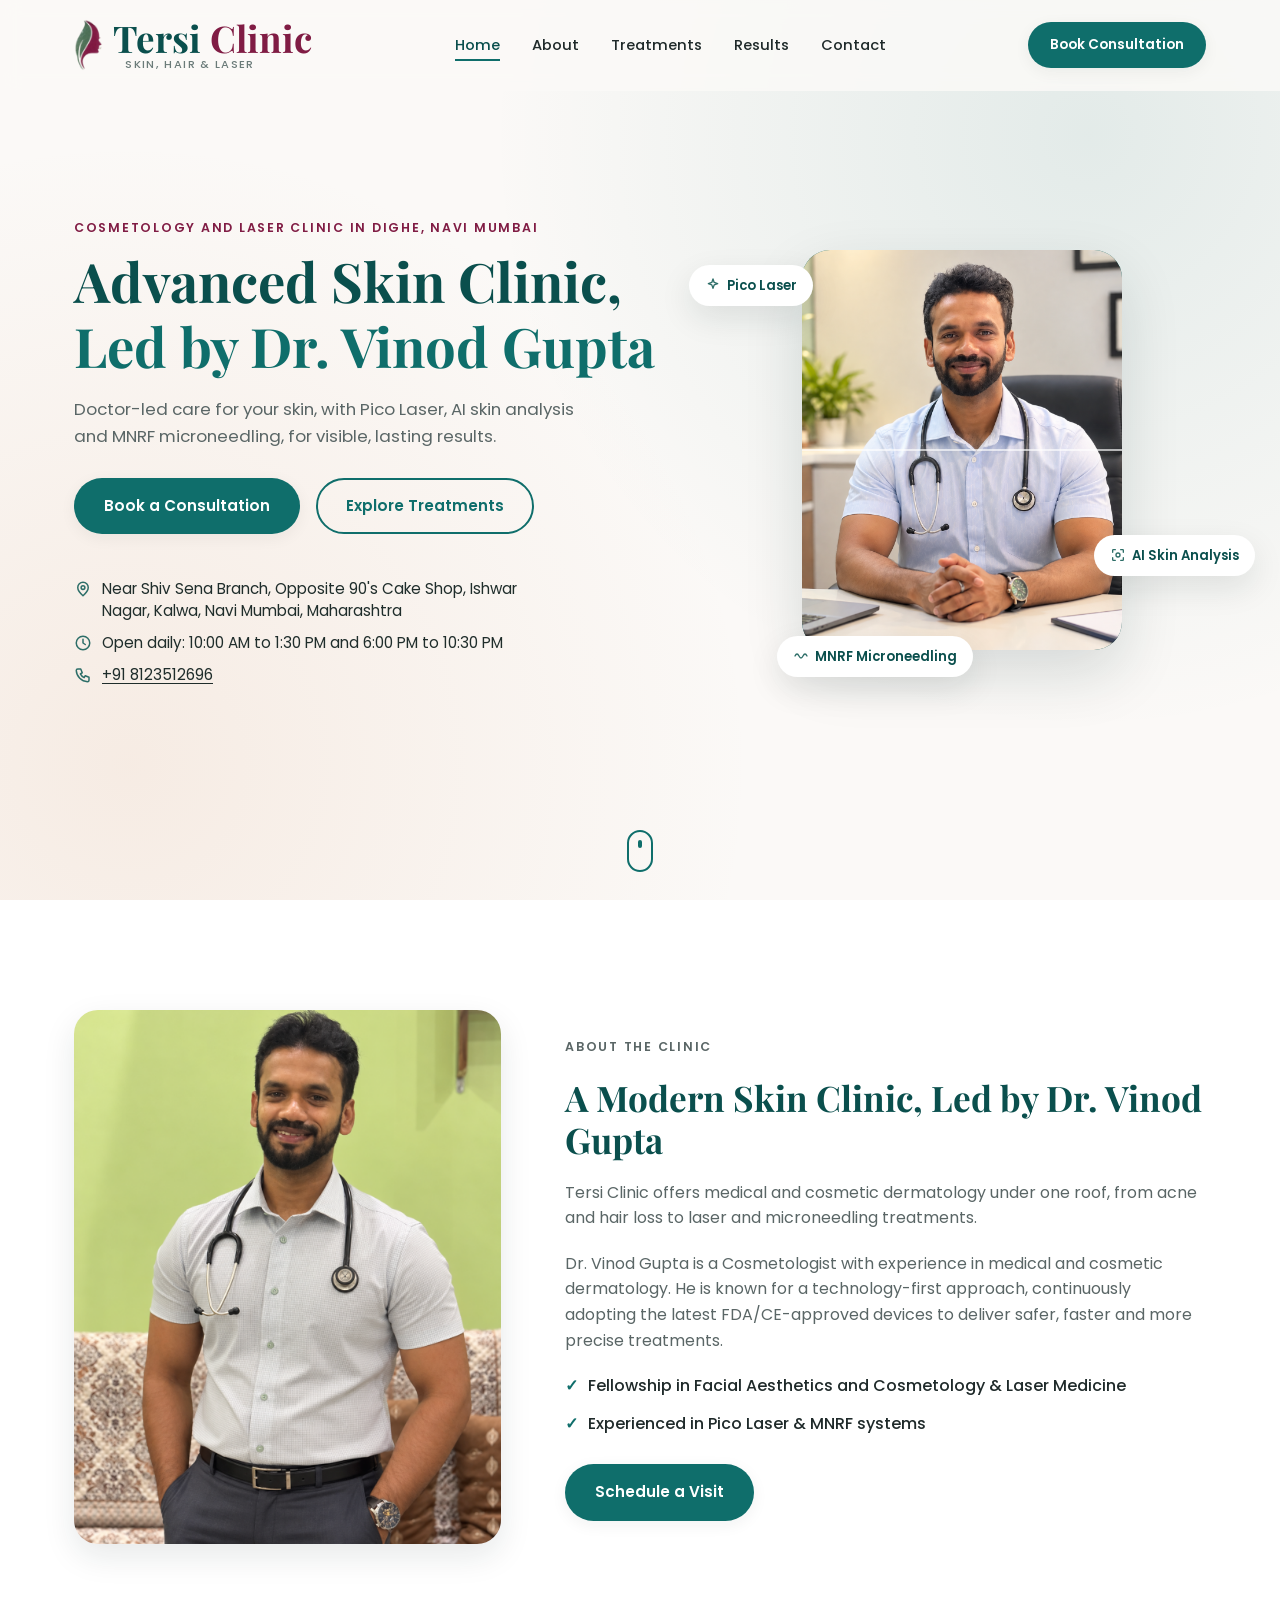
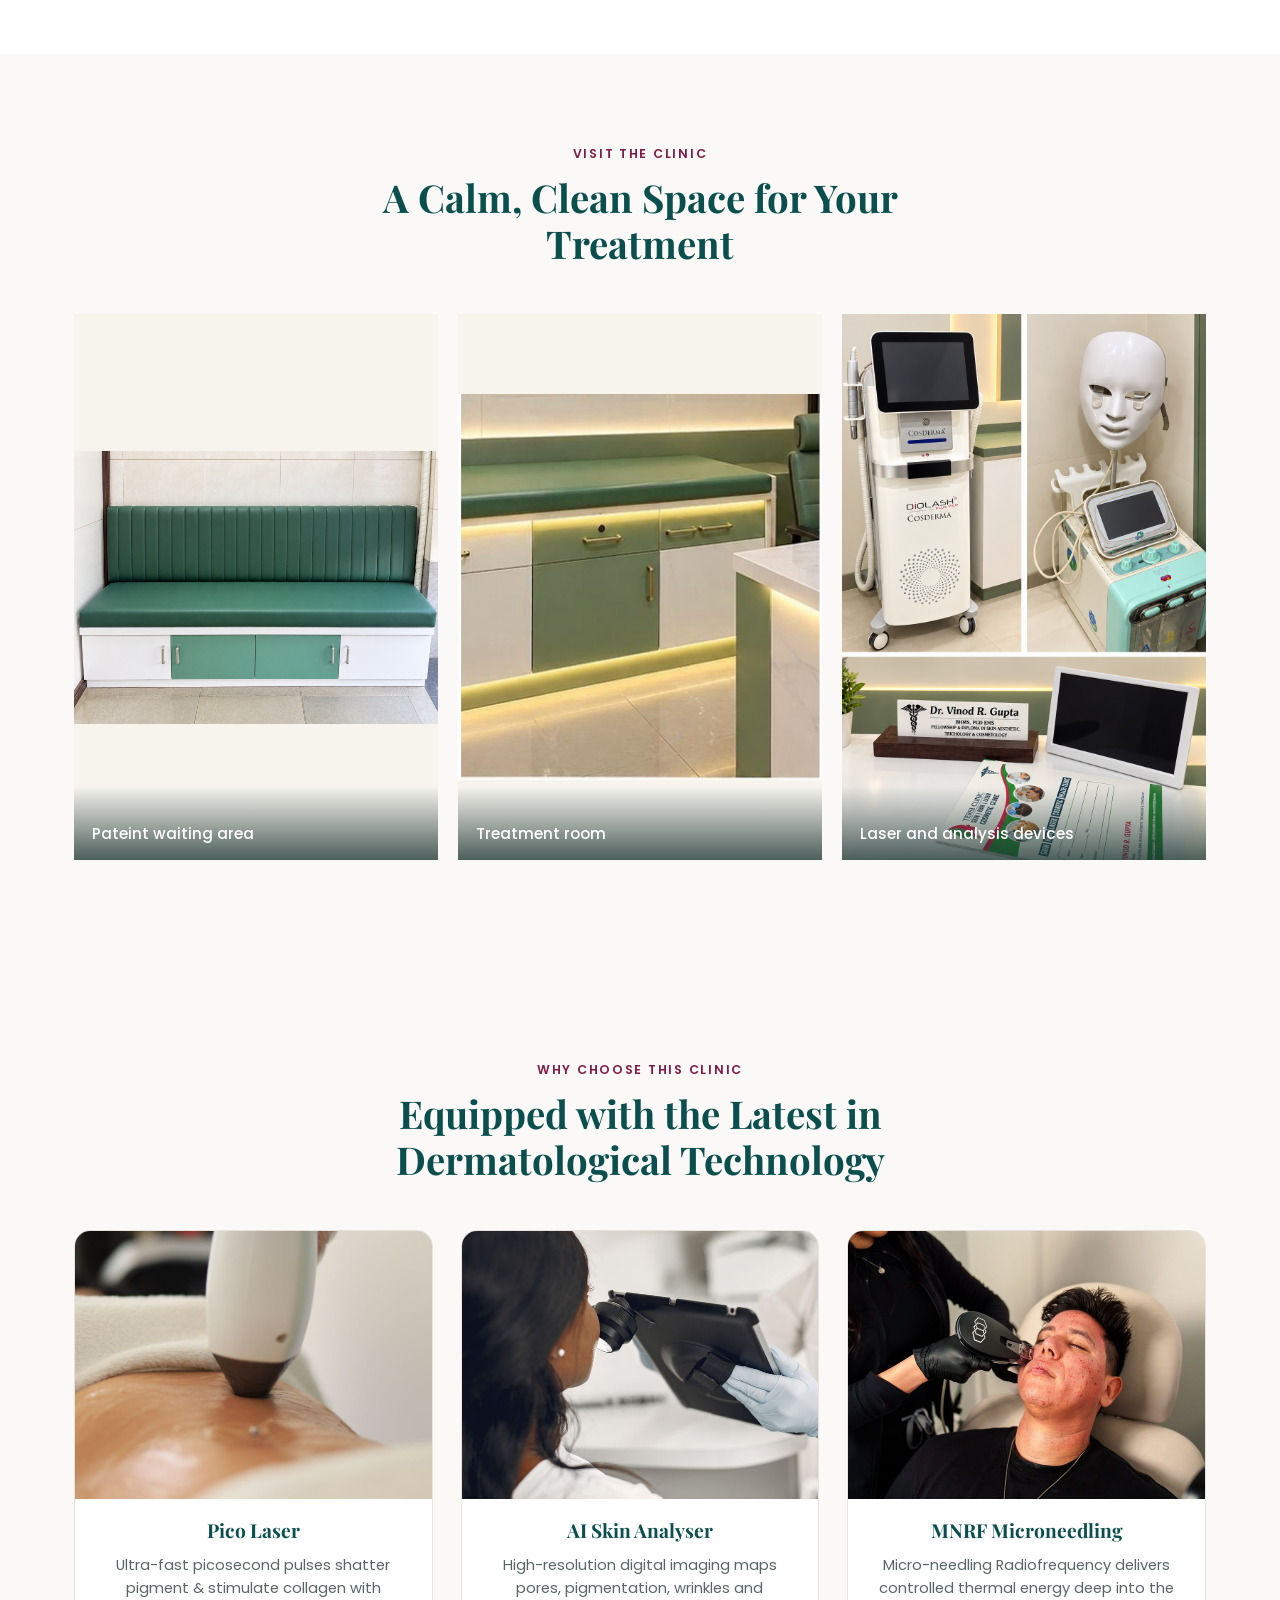
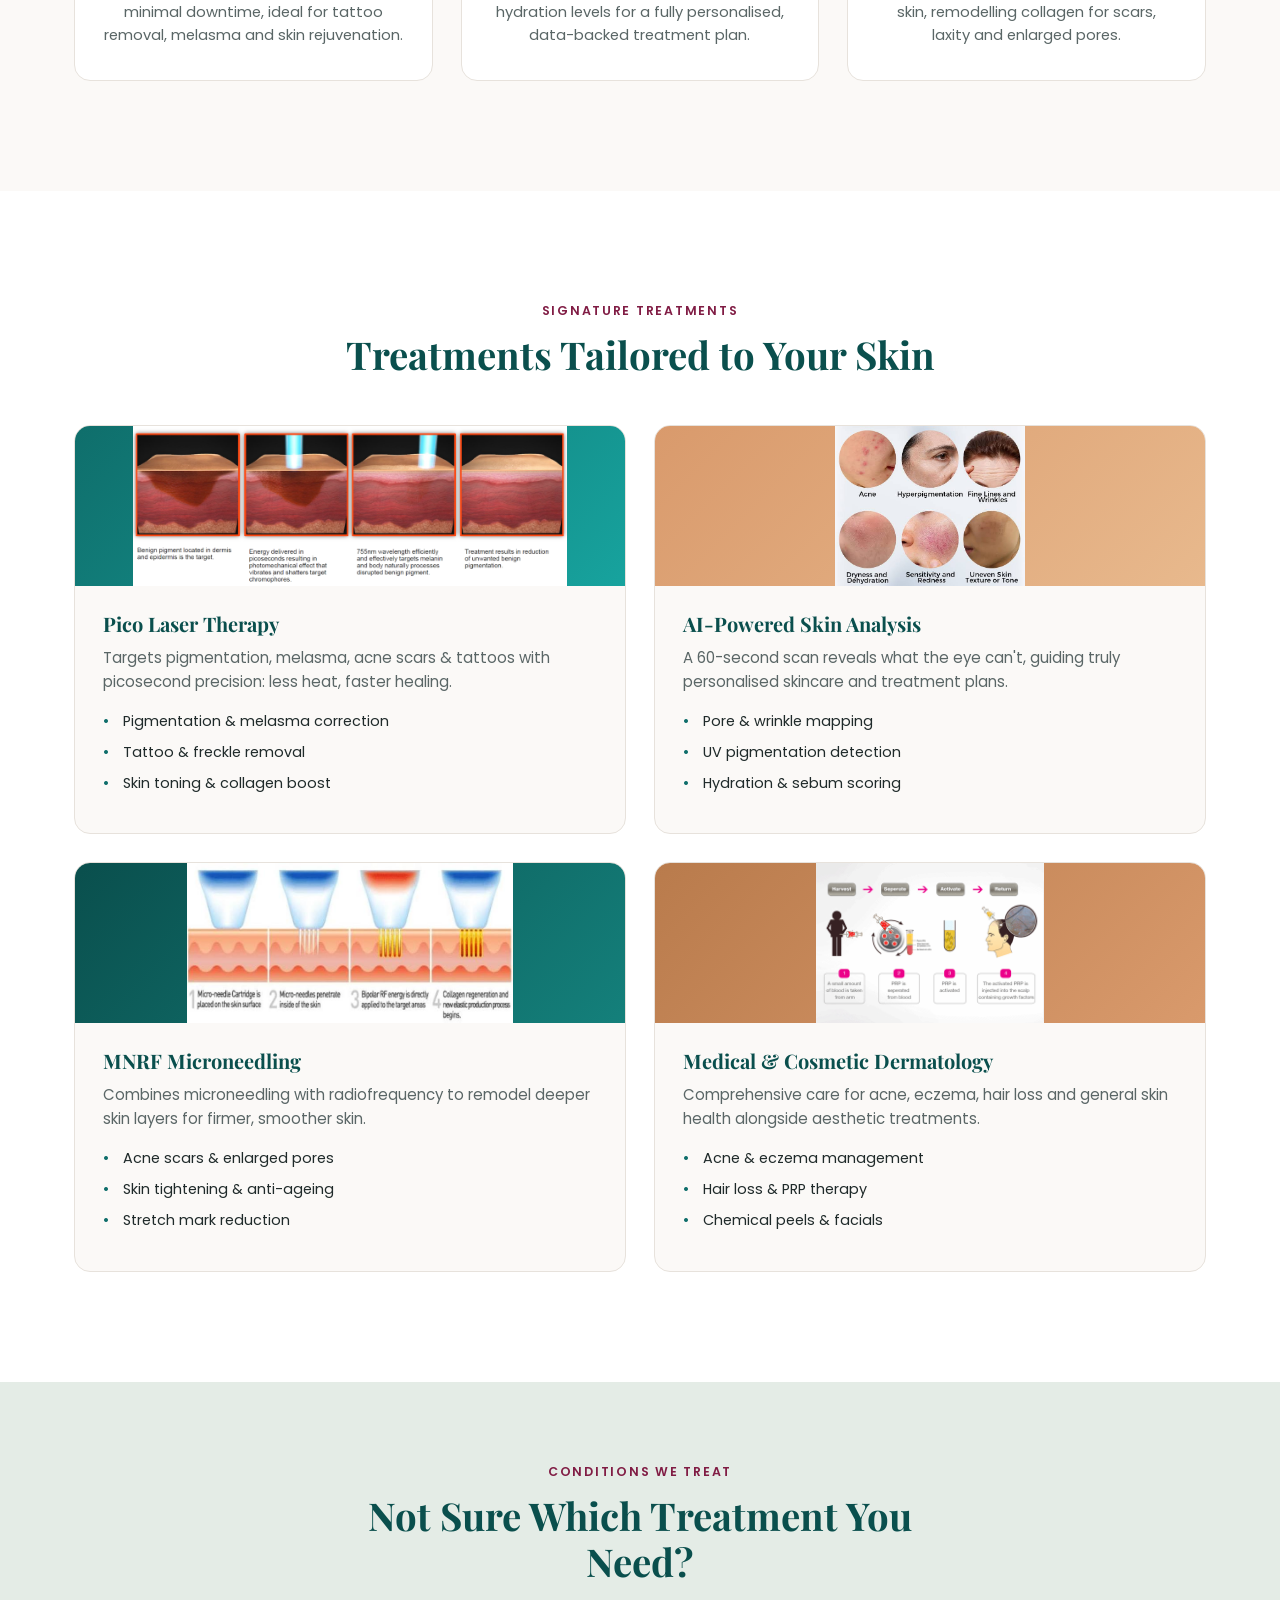
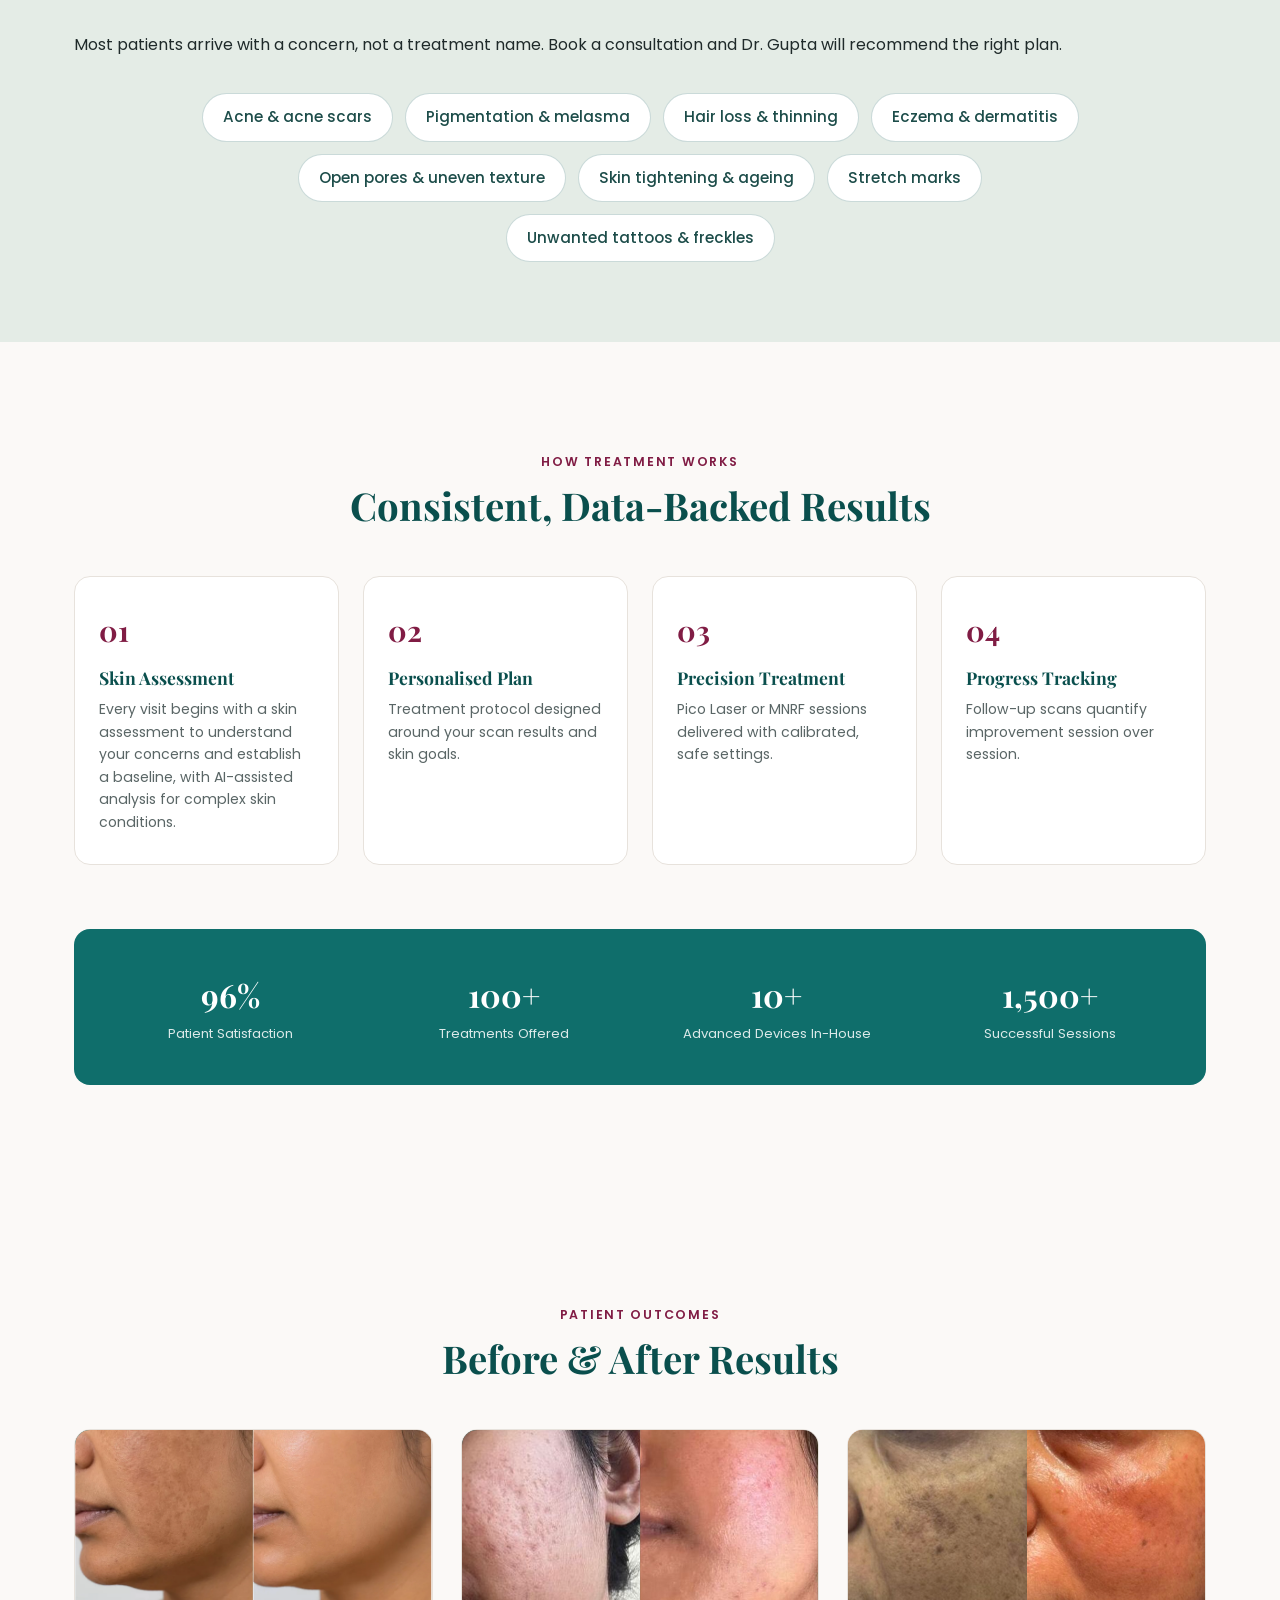
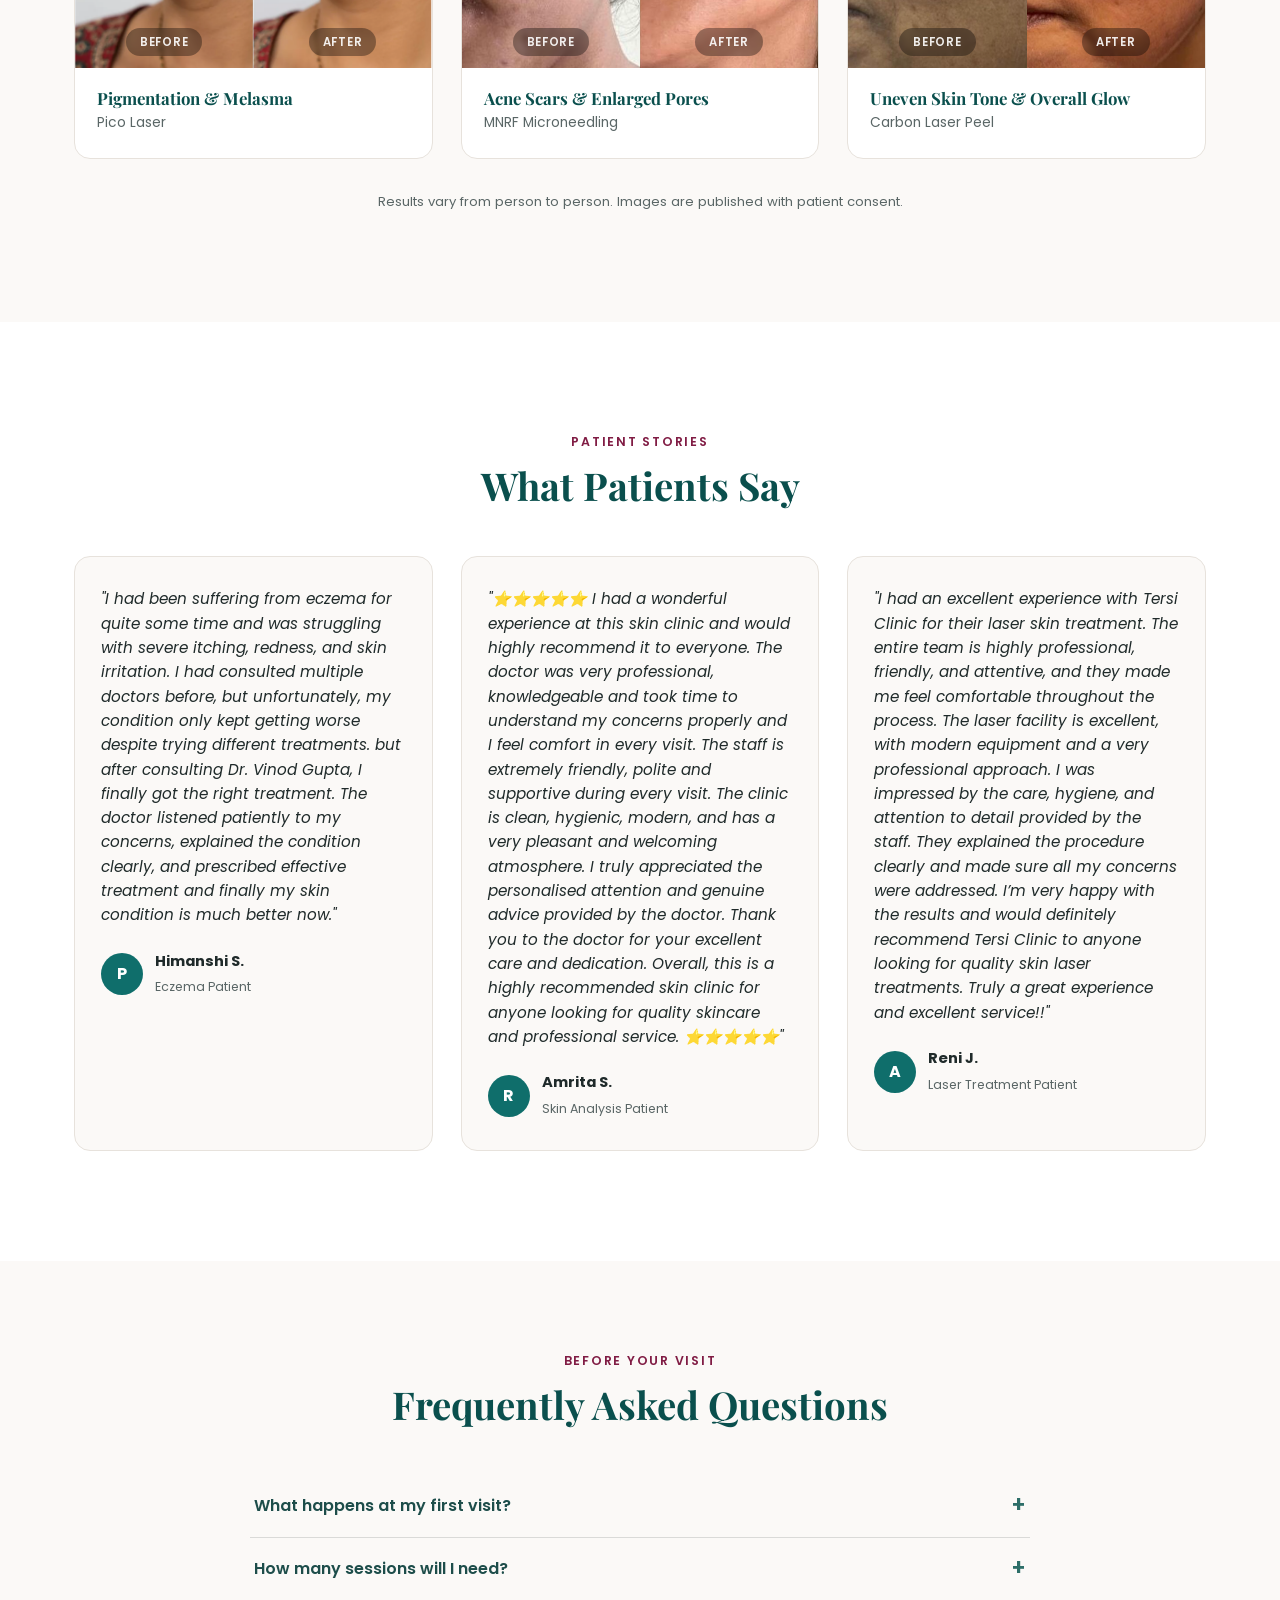
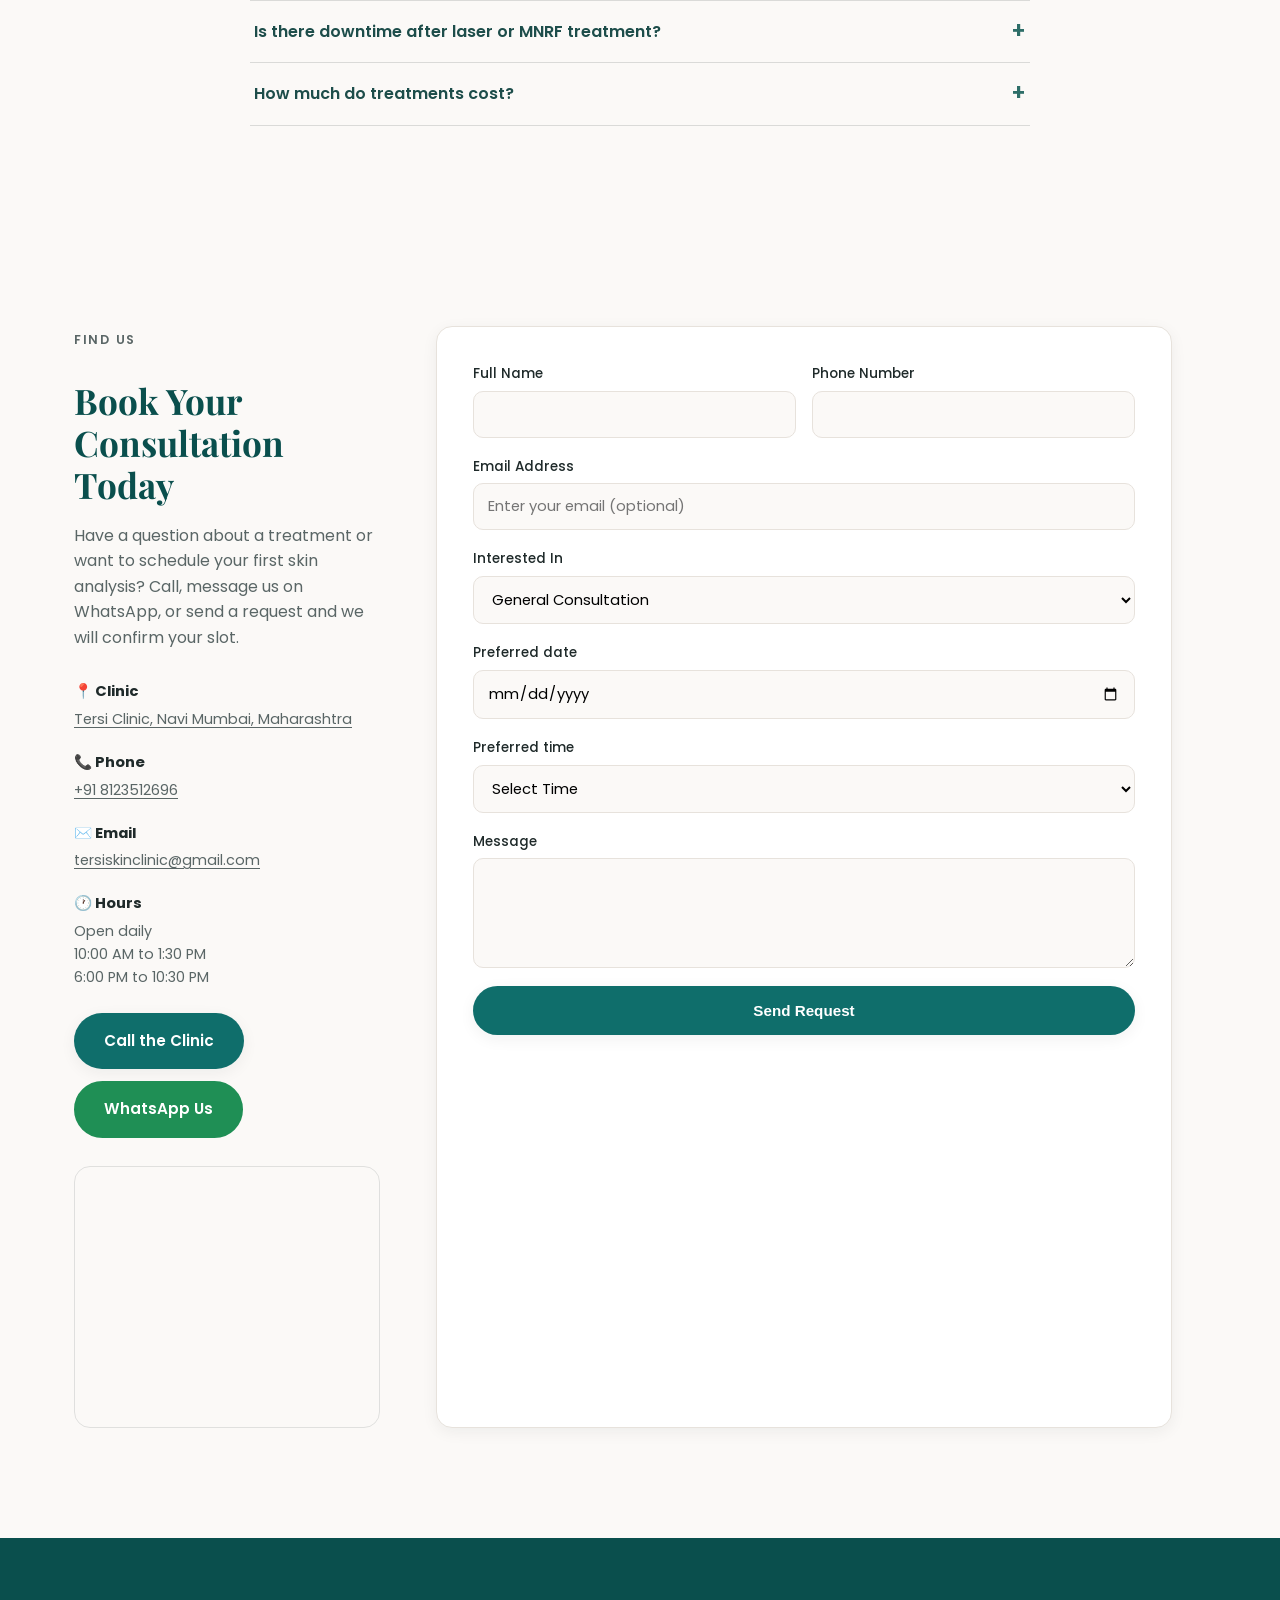
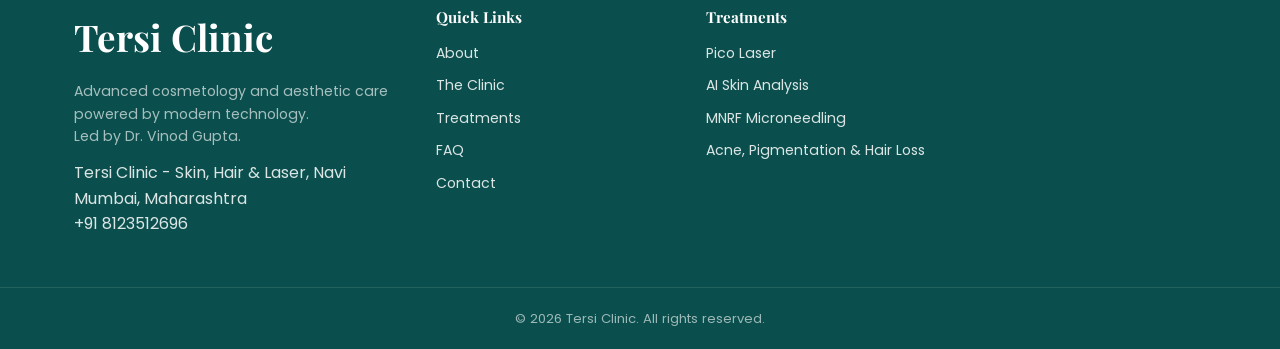
==== commit e5210de3: "[clinic][website] clinic email" ====
--- a/index.html
+++ b/index.html
@@ -459,7 +459,7 @@
       <div class="contact-details">
         <div><strong>📍 Clinic</strong><span><a href="https://www.google.com/maps/search/?api=1&amp;query=+Tersi+Clinic+-+Skin,+Hair+%26+Laser,+near+shiv+sena+branch,+opposite+to+90's+cake+shop,+Ishwarnagar,+Bhola+Nagar,+Kalwa,+Navi+Mumbai,+Maharashtra+400708" target="_blank" rel="noopener">Tersi Clinic, Navi Mumbai, Maharashtra</a></span></div>
         <div><strong>📞 Phone</strong><span><a href="tel:+918123512696">+91 8123512696</a></span></div>
-        <div><strong>✉️ Email</strong><span><a href="mailto:vinod369ii@gmail.com">vinod369ii@gmail.com</a></span></div>
+        <div><strong>✉️ Email</strong><span><a href="mailto:tersiskinclinic@gmail.com">tersiskinclinic@gmail.com</a></span></div>
         <div><strong>🕐 Hours</strong><span>Open daily<br>10:00 AM to 1:30 PM<br>6:00 PM to 10:30 PM</span></div>
       </div>
       <div class="contact-actions">
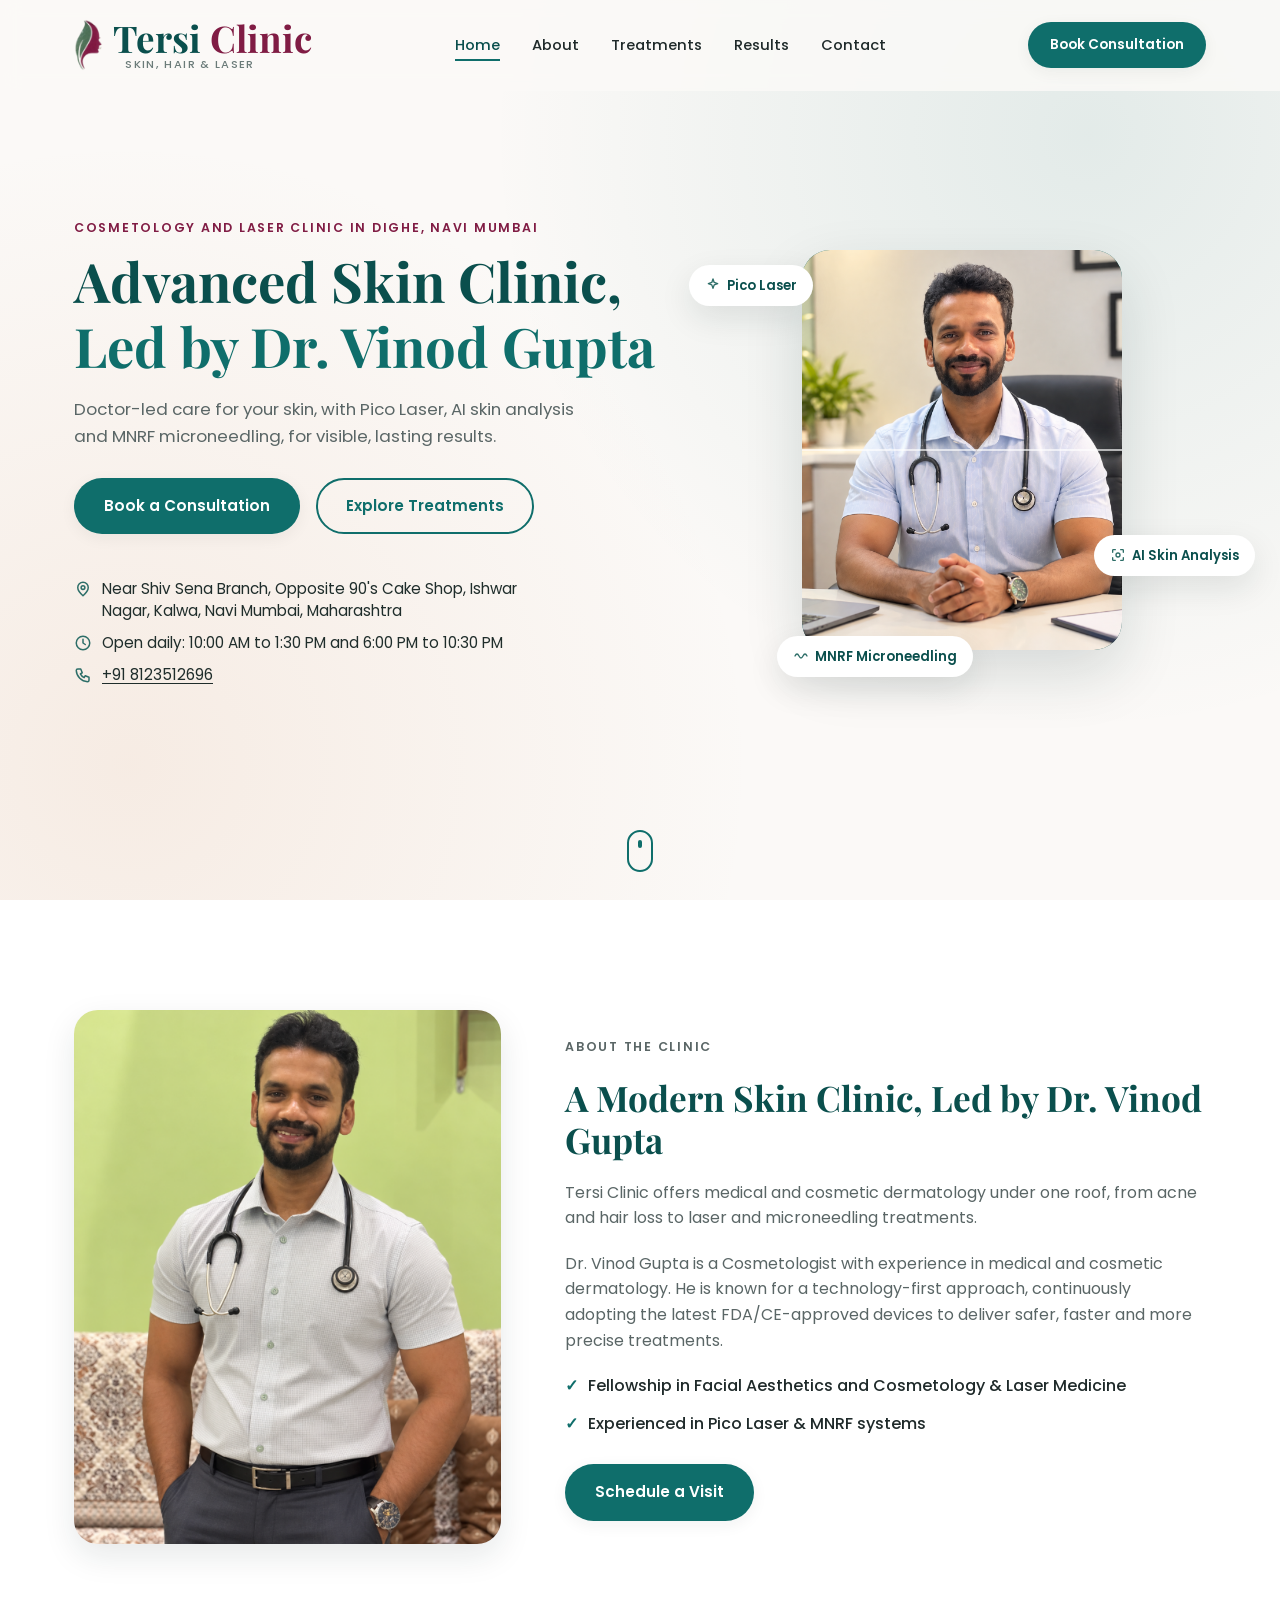
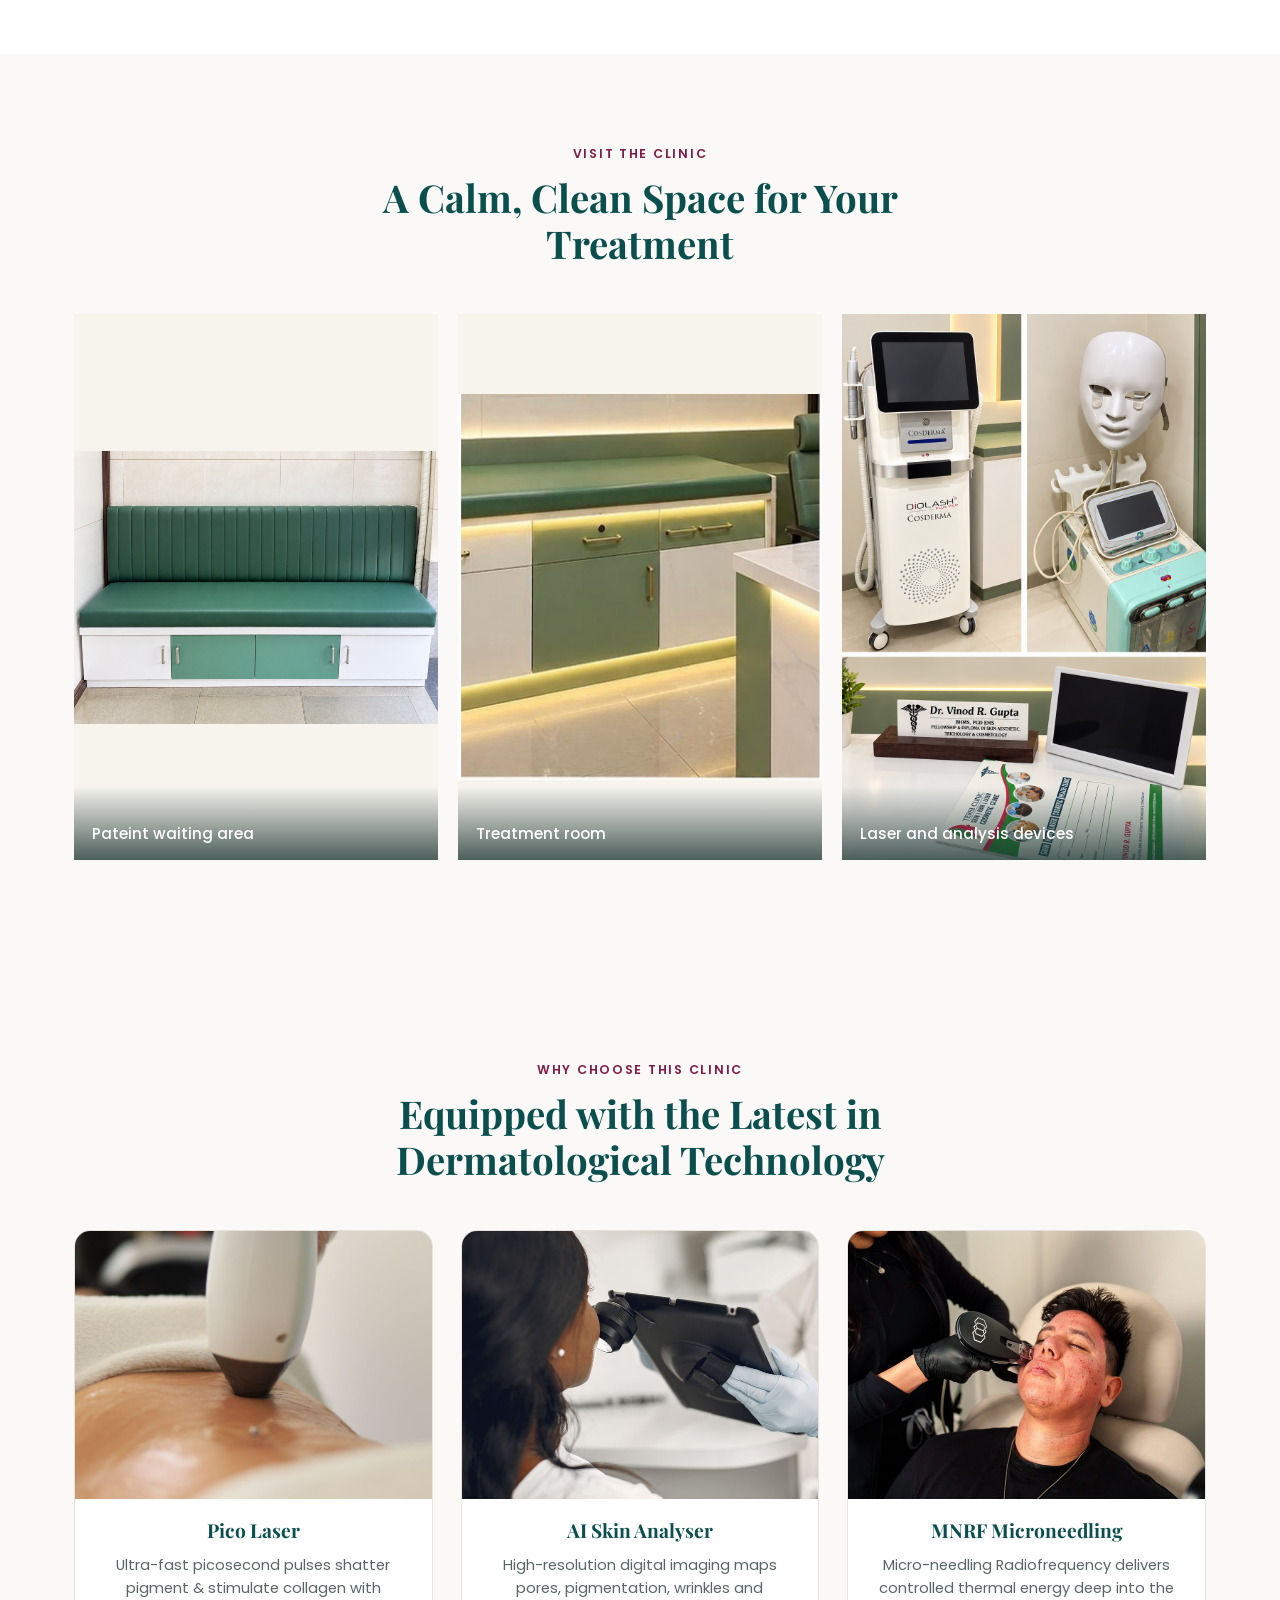
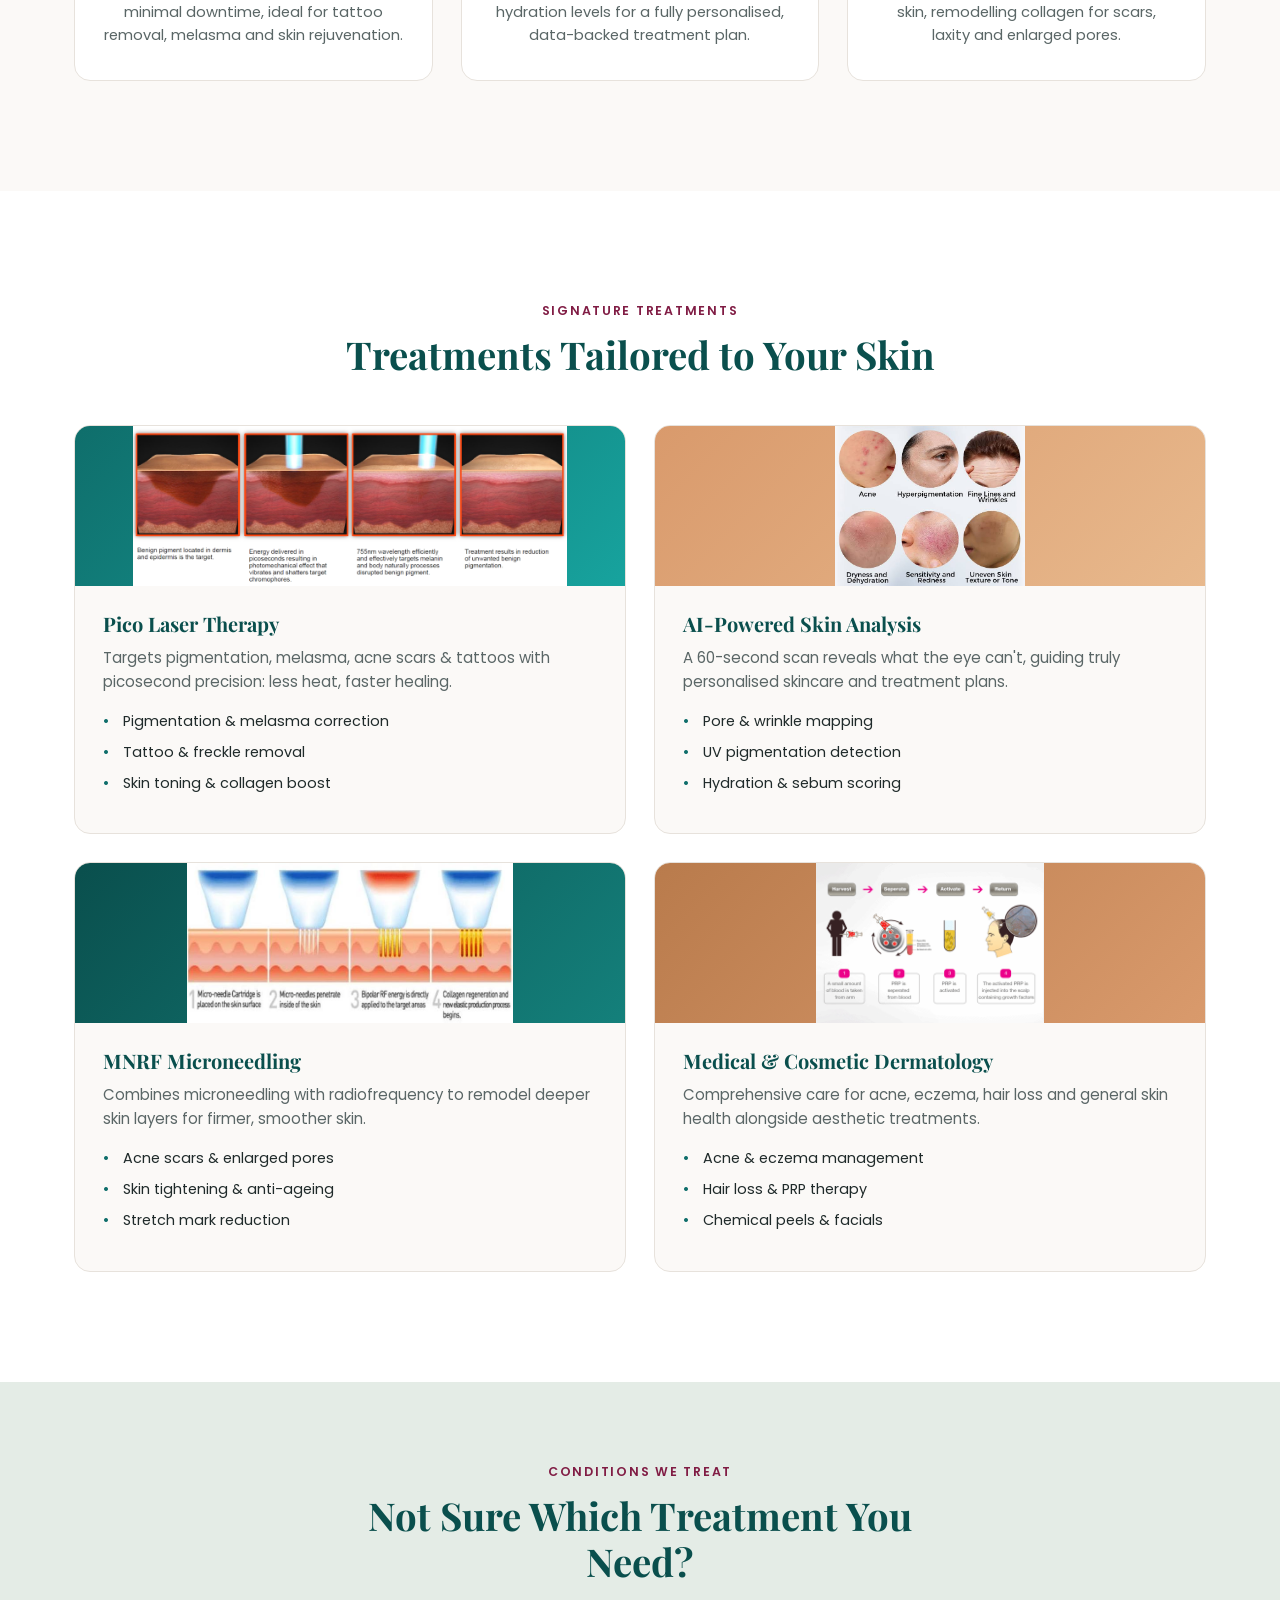
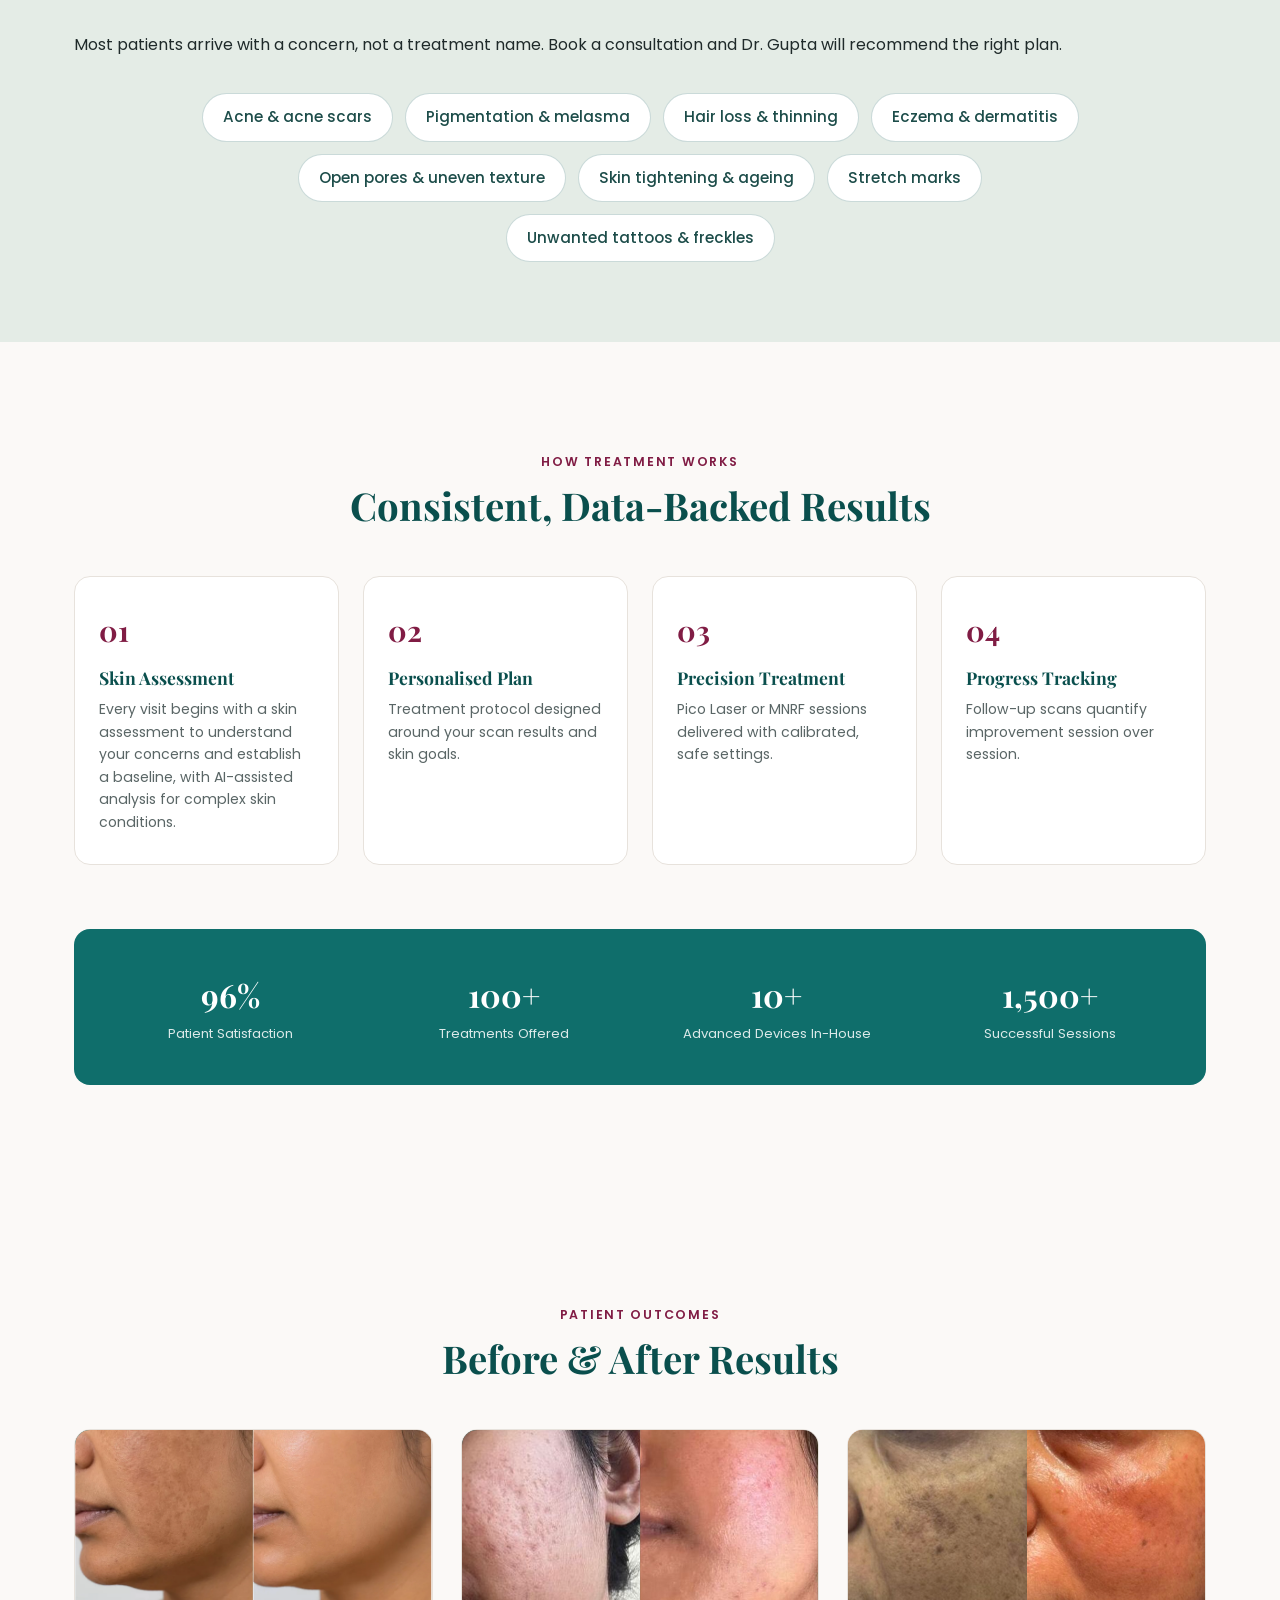
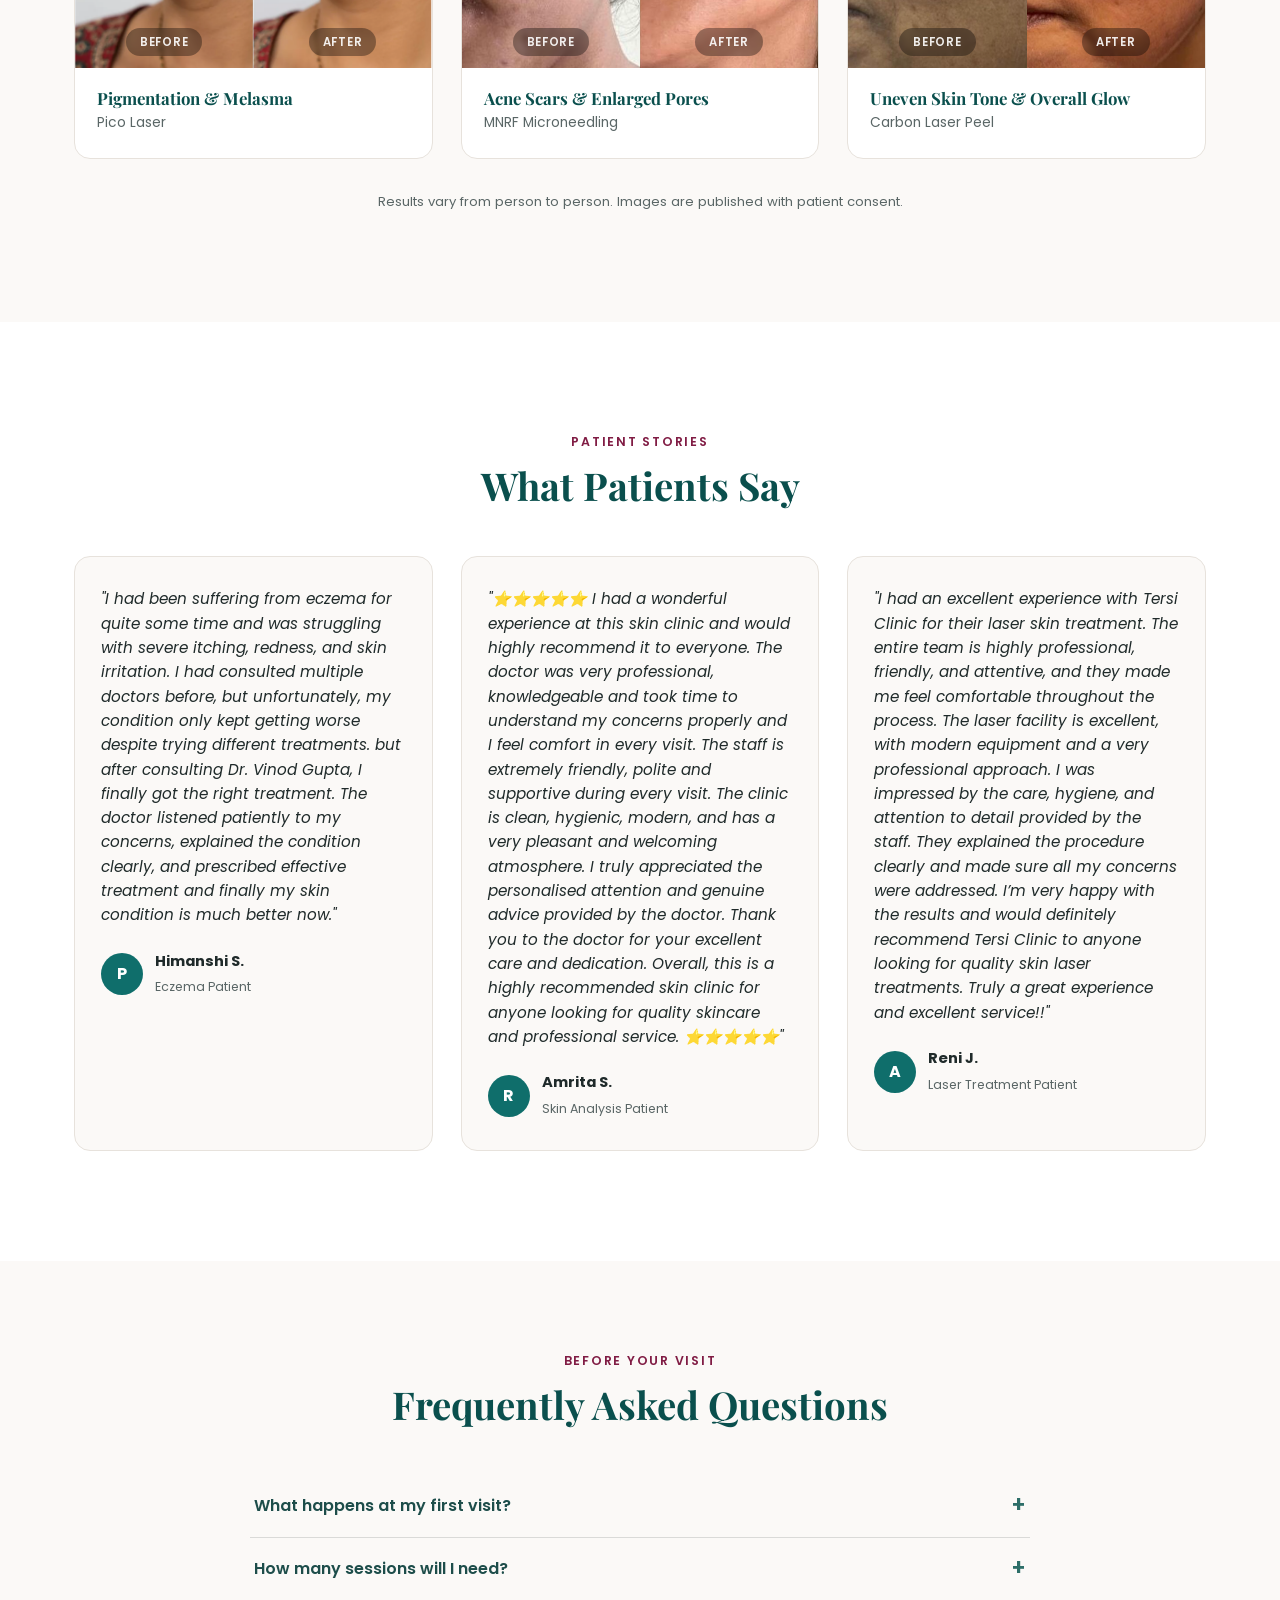
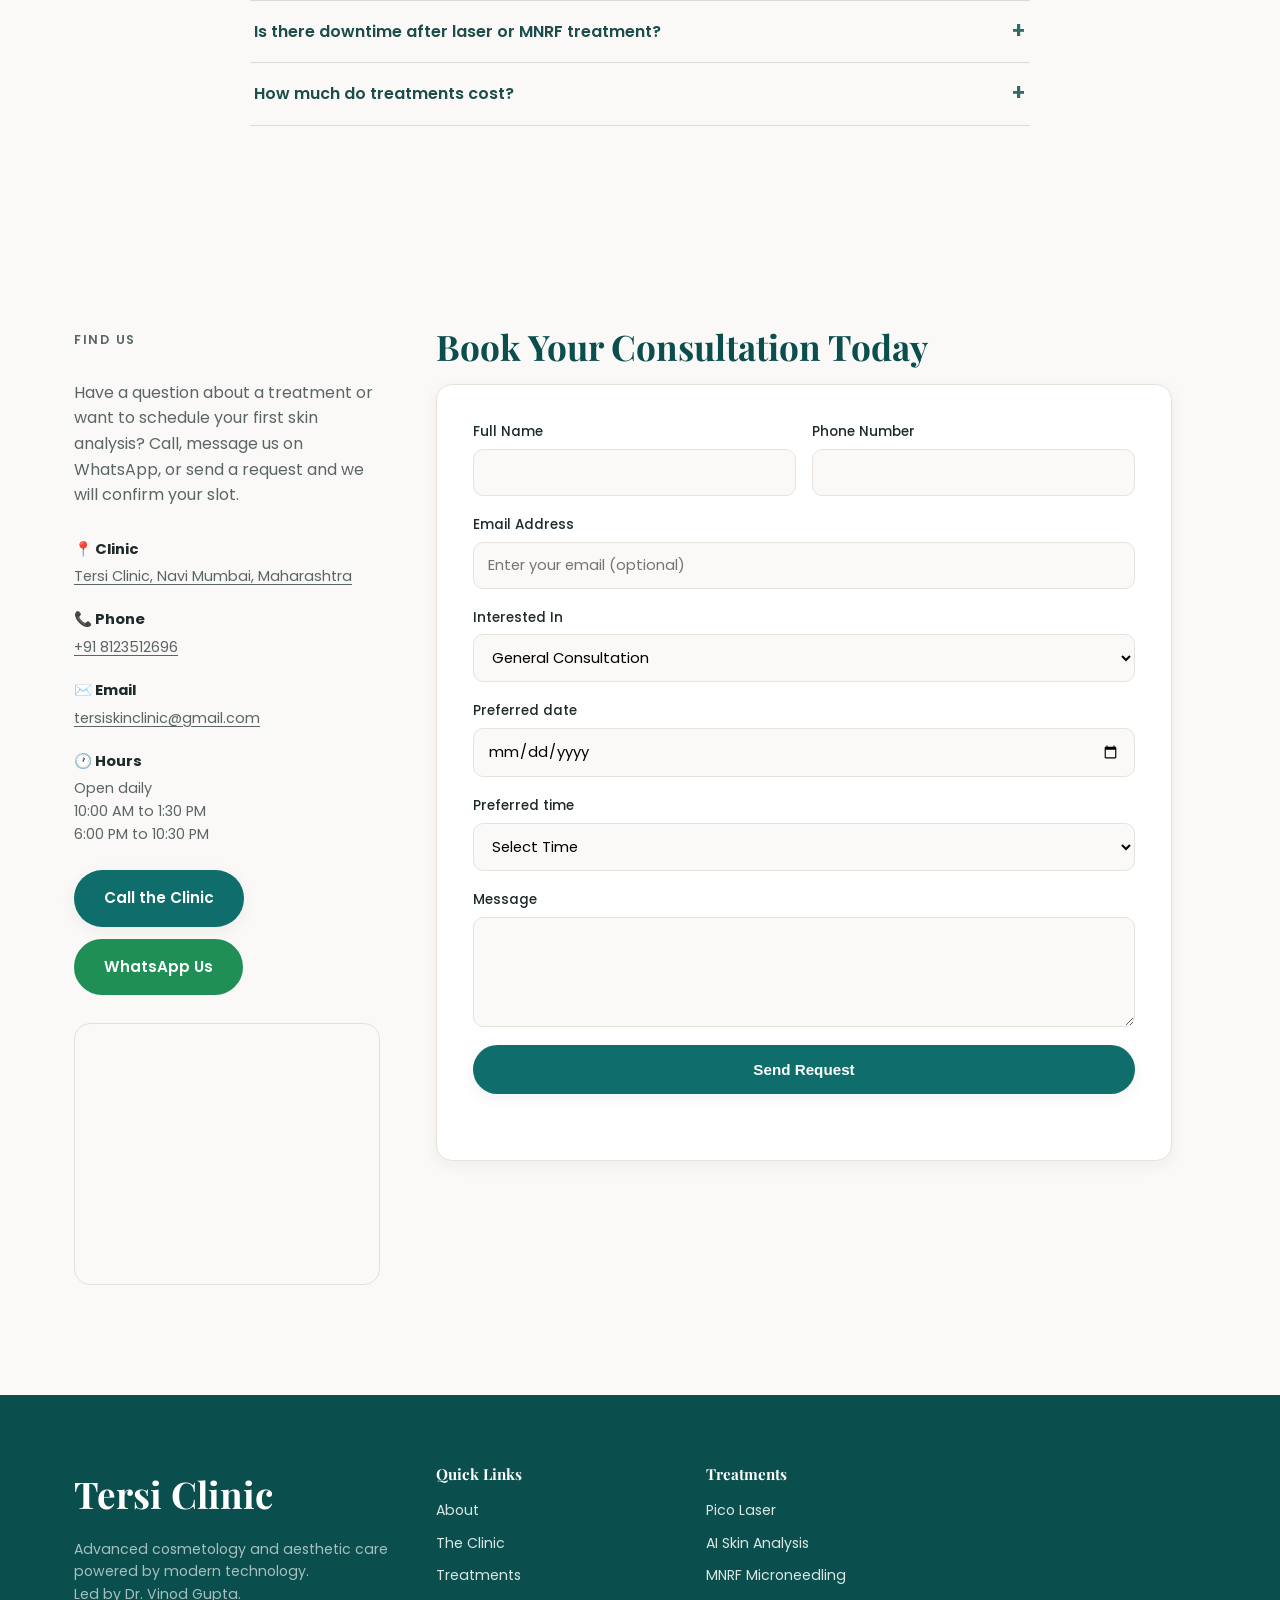
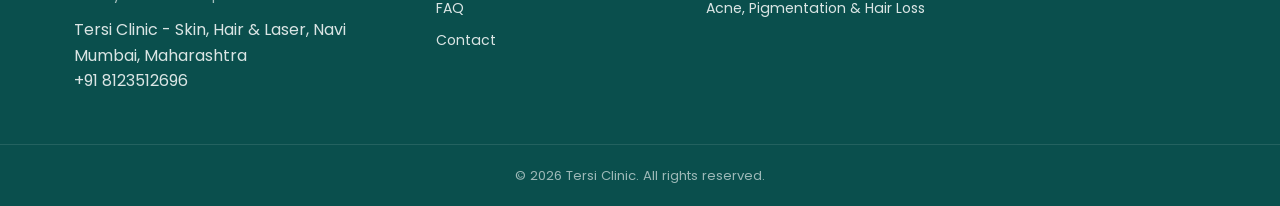
==== commit 926964ad: "[clinic][website] clinic consultation" ====
--- a/index.html
+++ b/index.html
@@ -83,7 +83,7 @@
       <h1>Advanced Skin Clinic, <span class="highlight">Led by Dr. Vinod Gupta</span></h1>
       <p class="hero-sub">Doctor-led care for your skin, with Pico Laser, AI skin analysis and MNRF microneedling, for visible, lasting results.</p>
       <div class="hero-actions">
-        <a href="#contact" class="btn btn-primary">Book a Consultation</a>
+        <a href="#contact-form-wrap" class="btn btn-primary">Book a Consultation</a>
         <a href="#services" class="btn btn-outline">Explore Treatments</a>
       </div>
 
@@ -454,12 +454,16 @@
   <div class="container contact-grid">
     <div class="contact-info" data-reveal>
       <p class="eyebrow">Find Us</p>
-      <h2>Book Your Consultation Today</h2>
+      <!-- <h2>Book Your Consultation Today</h2> -->
       <p>Have a question about a treatment or want to schedule your first skin analysis? Call, message us on WhatsApp, or send a request and we will confirm your slot.</p>
       <div class="contact-details">
         <div><strong>📍 Clinic</strong><span><a href="https://www.google.com/maps/search/?api=1&amp;query=+Tersi+Clinic+-+Skin,+Hair+%26+Laser,+near+shiv+sena+branch,+opposite+to+90's+cake+shop,+Ishwarnagar,+Bhola+Nagar,+Kalwa,+Navi+Mumbai,+Maharashtra+400708" target="_blank" rel="noopener">Tersi Clinic, Navi Mumbai, Maharashtra</a></span></div>
         <div><strong>📞 Phone</strong><span><a href="tel:+918123512696">+91 8123512696</a></span></div>
-        <div><strong>✉️ Email</strong><span><a href="mailto:tersiskinclinic@gmail.com">tersiskinclinic@gmail.com</a></span></div>
+        <div><strong>✉️ Email</strong><span><a 
+          href="mailto:tersiskinclinic@gmail.com"
+          onclick="openGmail('tersiskinclinic@gmail.com'); return false;">tersiskinclinic@gmail.com</a>
+          
+       </span></div>
         <div><strong>🕐 Hours</strong><span>Open daily<br>10:00 AM to 1:30 PM<br>6:00 PM to 10:30 PM</span></div>
       </div>
       <div class="contact-actions">
@@ -474,6 +478,8 @@
         allowfullscreen="" loading="lazy" referrerpolicy="strict-origin-when-cross-origin"></iframe>
       </div>
     </div>
+    <div class="contact-form-wrap" data-reveal>
+      <h2>Book Your Consultation Today</h2>
     <form class="contact-form" id="contactForm" data-reveal>
       <div class="form-row">
         <div class="form-group">
@@ -539,6 +545,7 @@
       <button type="submit" class="btn btn-primary btn-block">Send Request</button>
       <p class="form-note" id="formNote"></p>
     </form>
+    </div>
   </div>
 </section>
 
--- a/css/style.css
+++ b/css/style.css
@@ -396,6 +396,7 @@
 .contact-details strong { font-size: 0.92rem; }
 .contact-details span { color: var(--color-text-soft); font-size: 0.9rem; }
 
+.contact-form-wrap h2 { font-size: clamp(1.6rem, 3vw, 2.2rem); margin-bottom: 16px; }
 .contact-form {
   background: var(--color-surface); border: 1px solid var(--color-border);
   border-radius: var(--radius); padding: 36px; box-shadow: var(--shadow-sm);
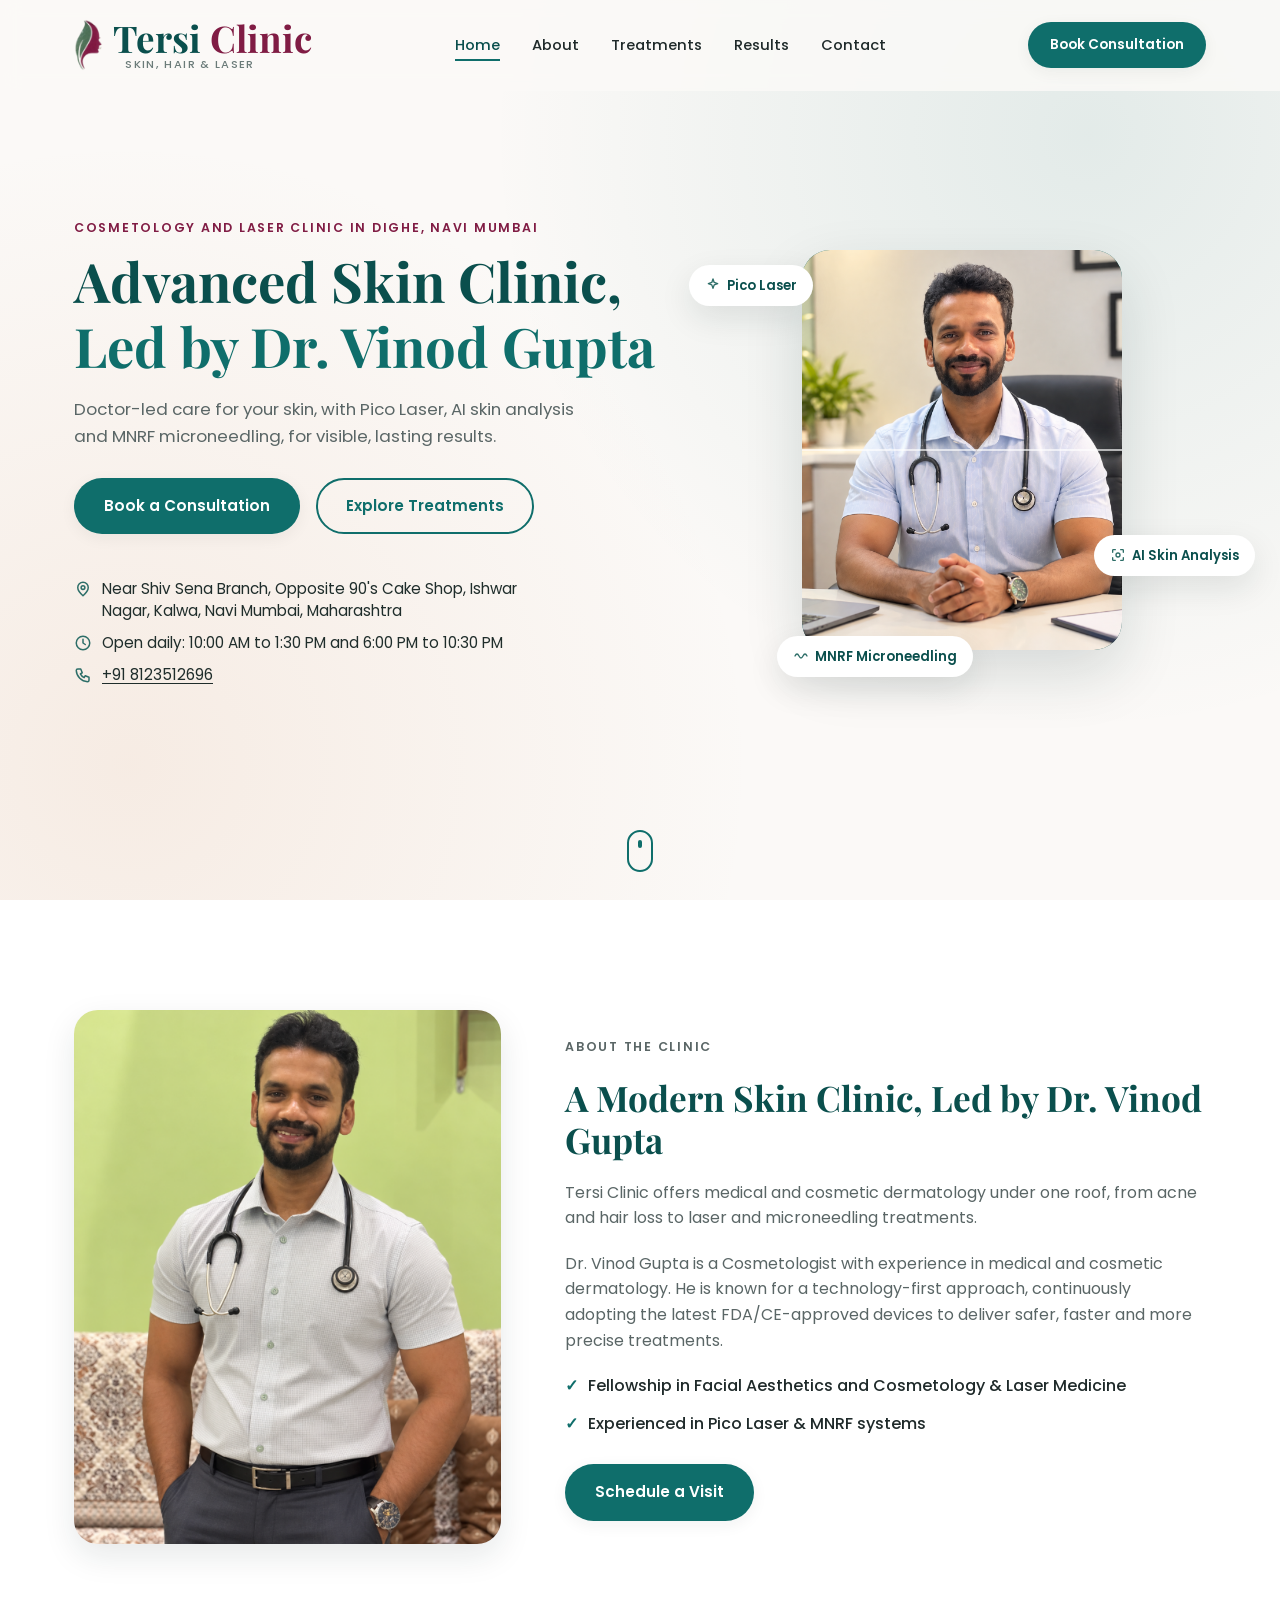
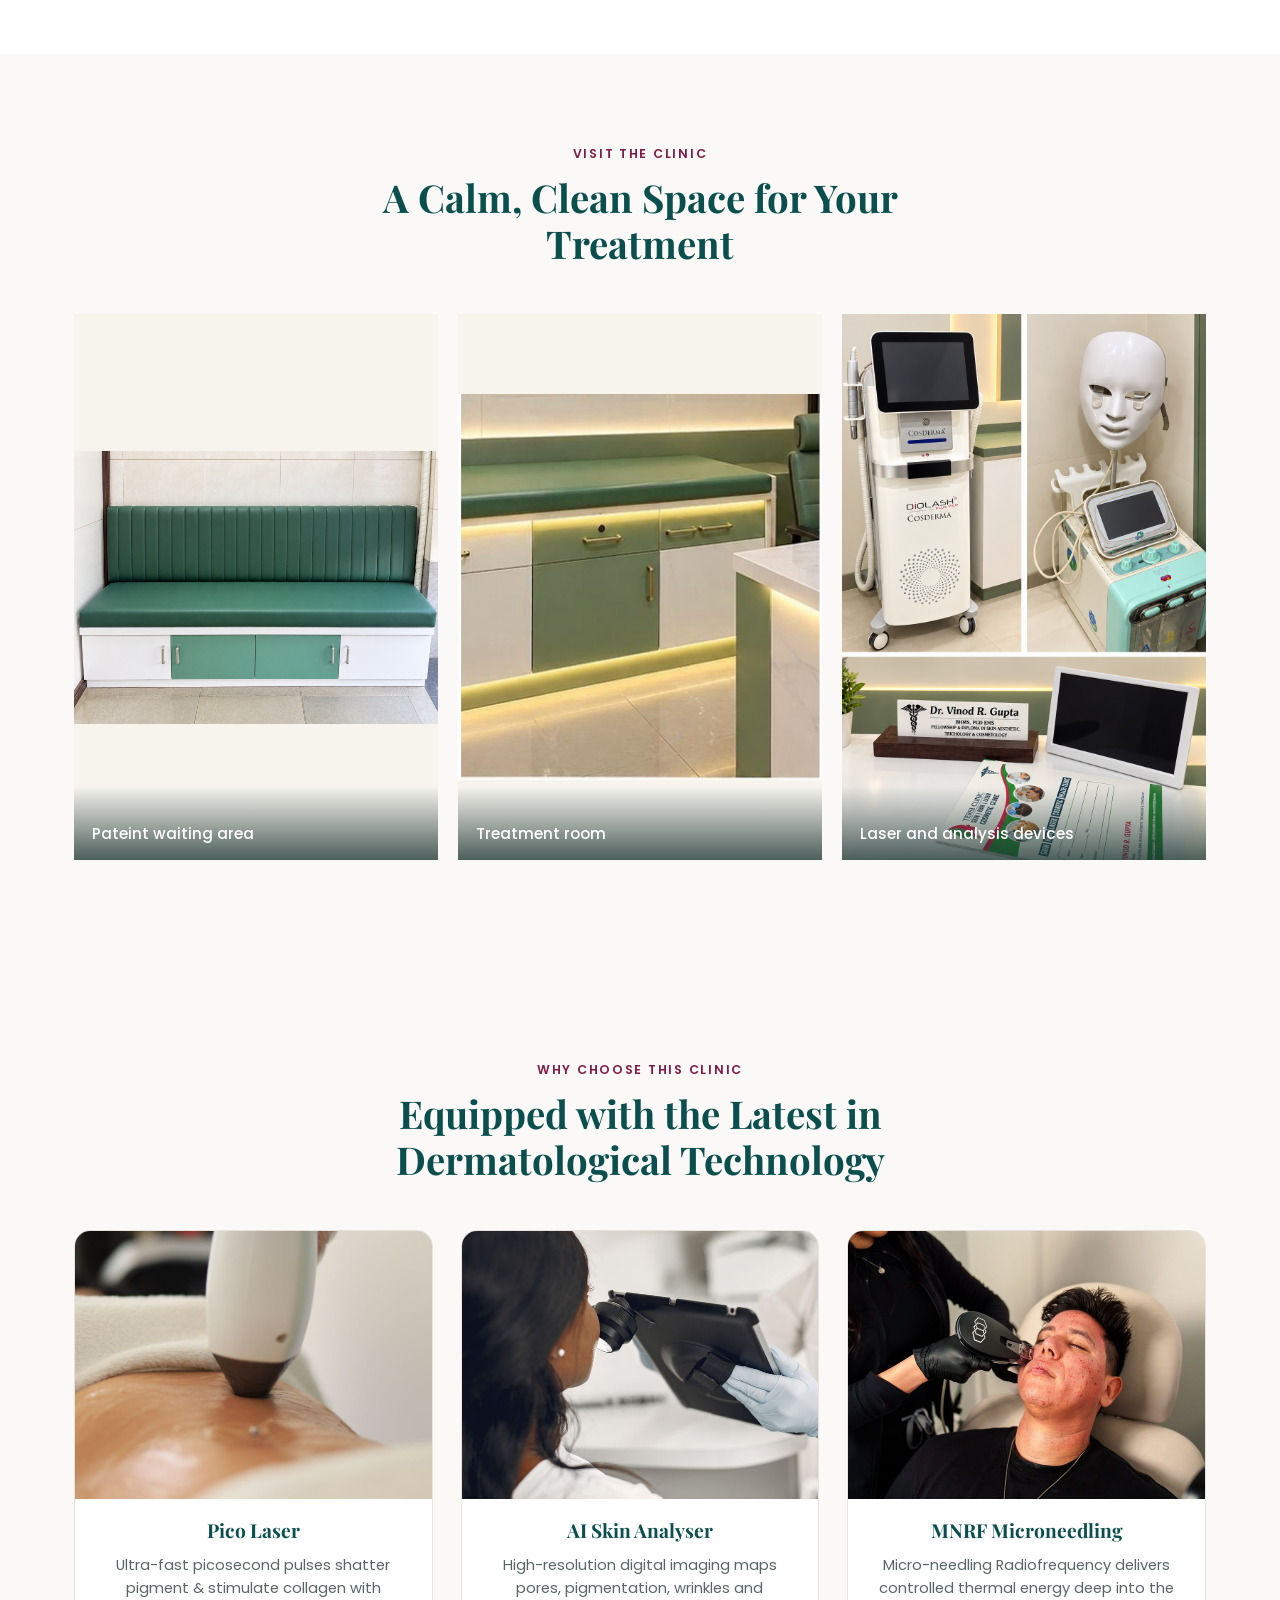
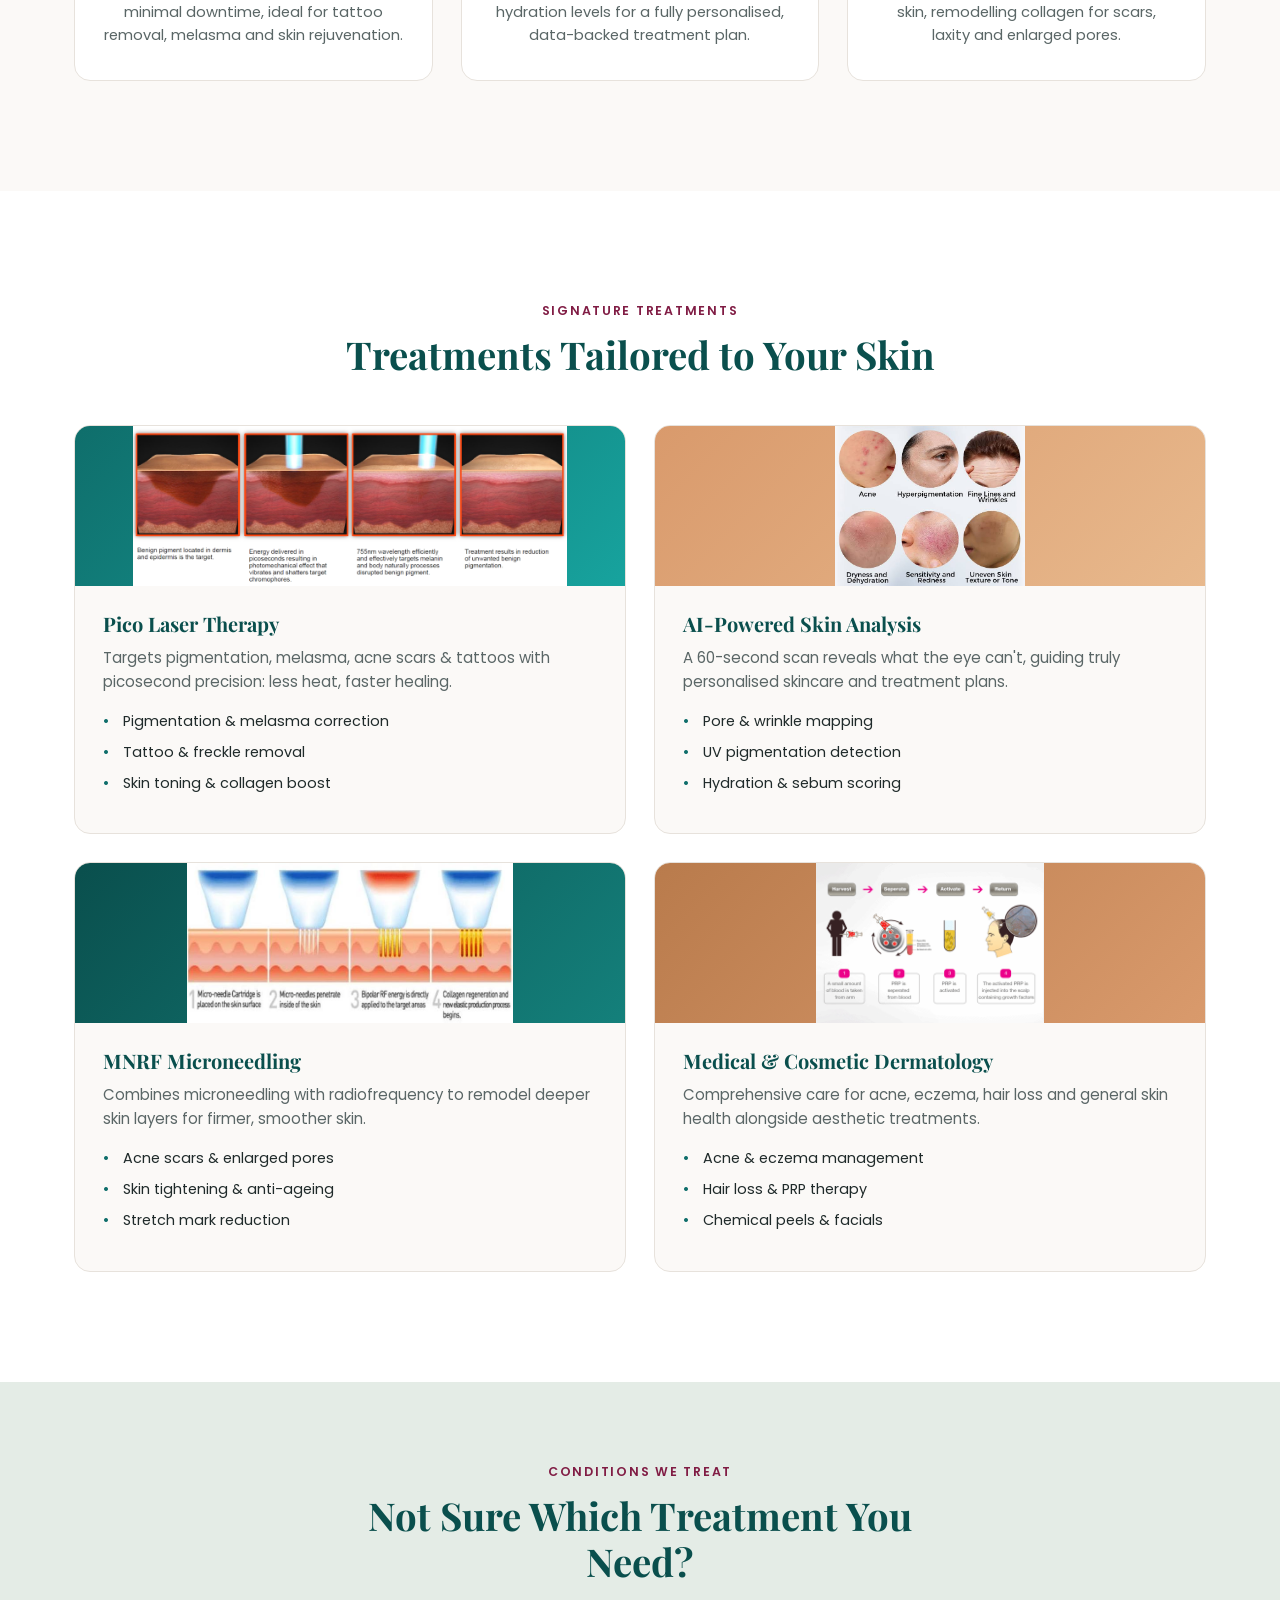
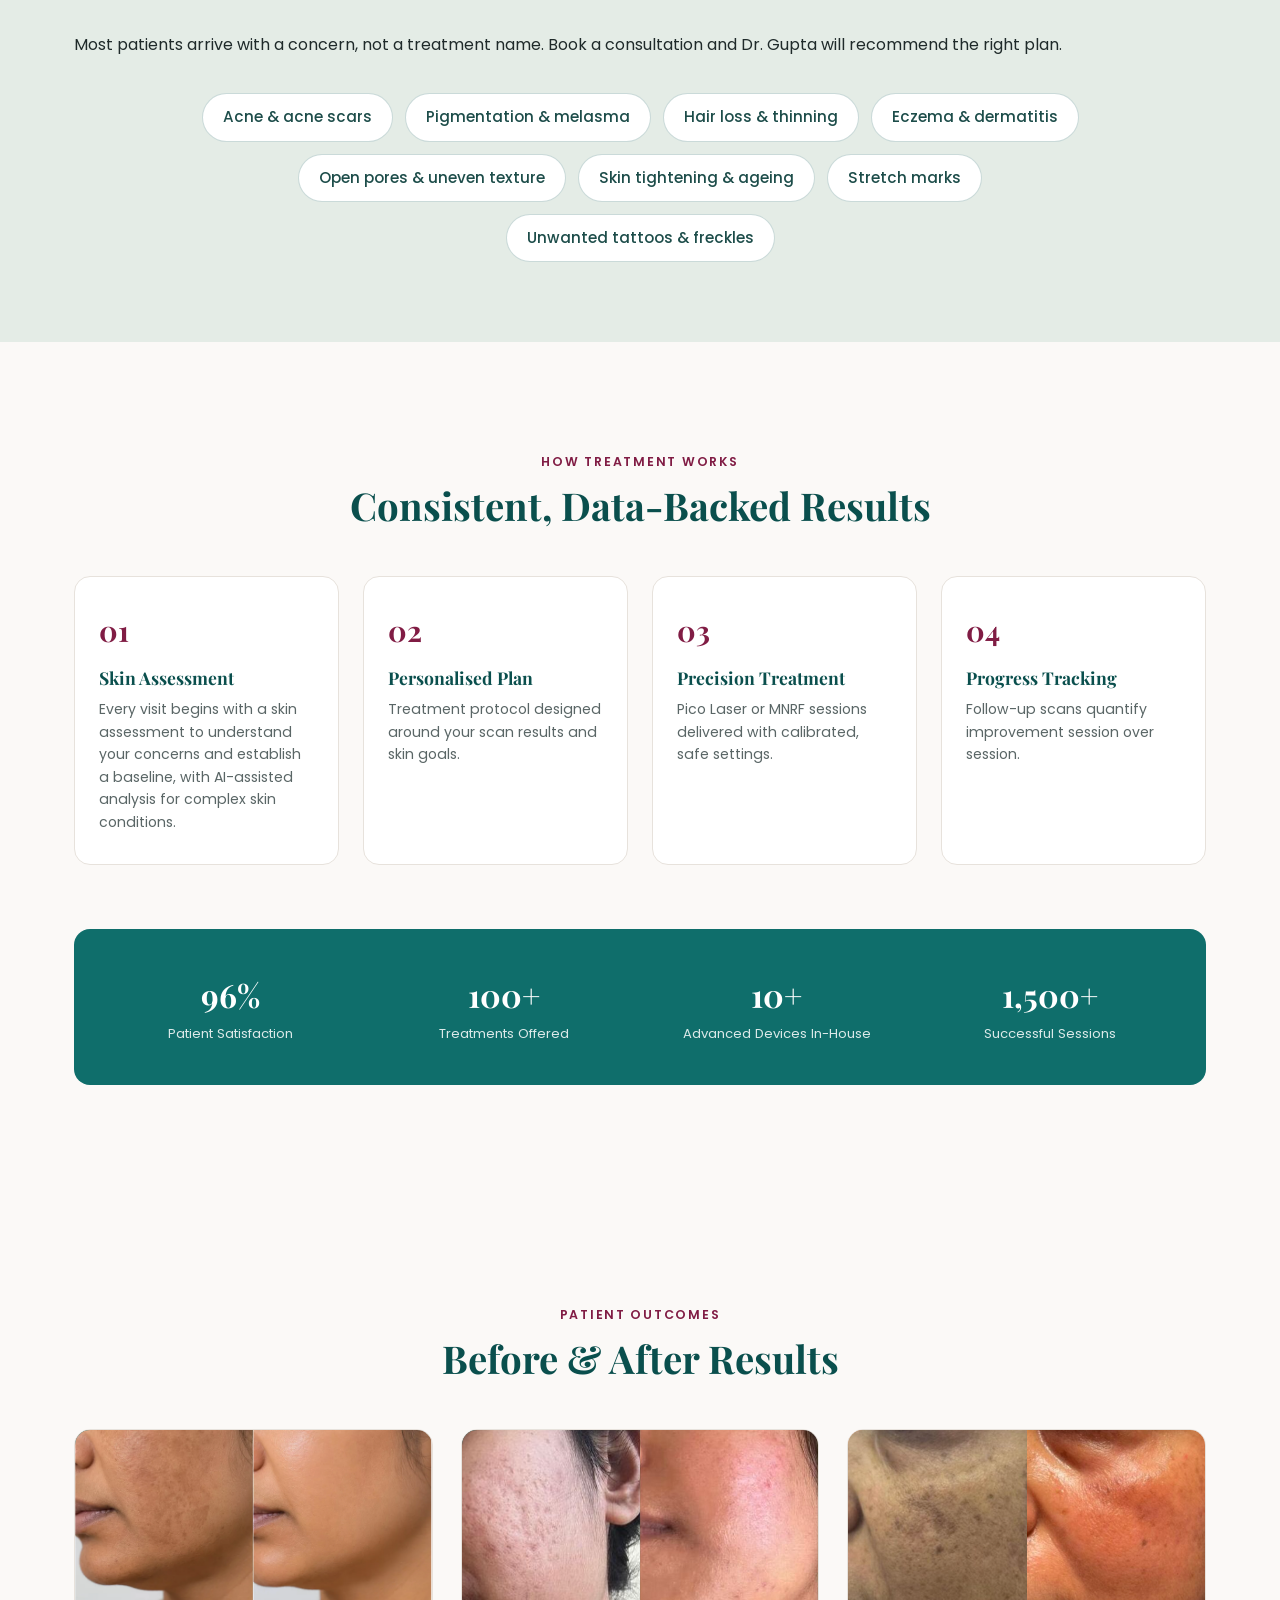
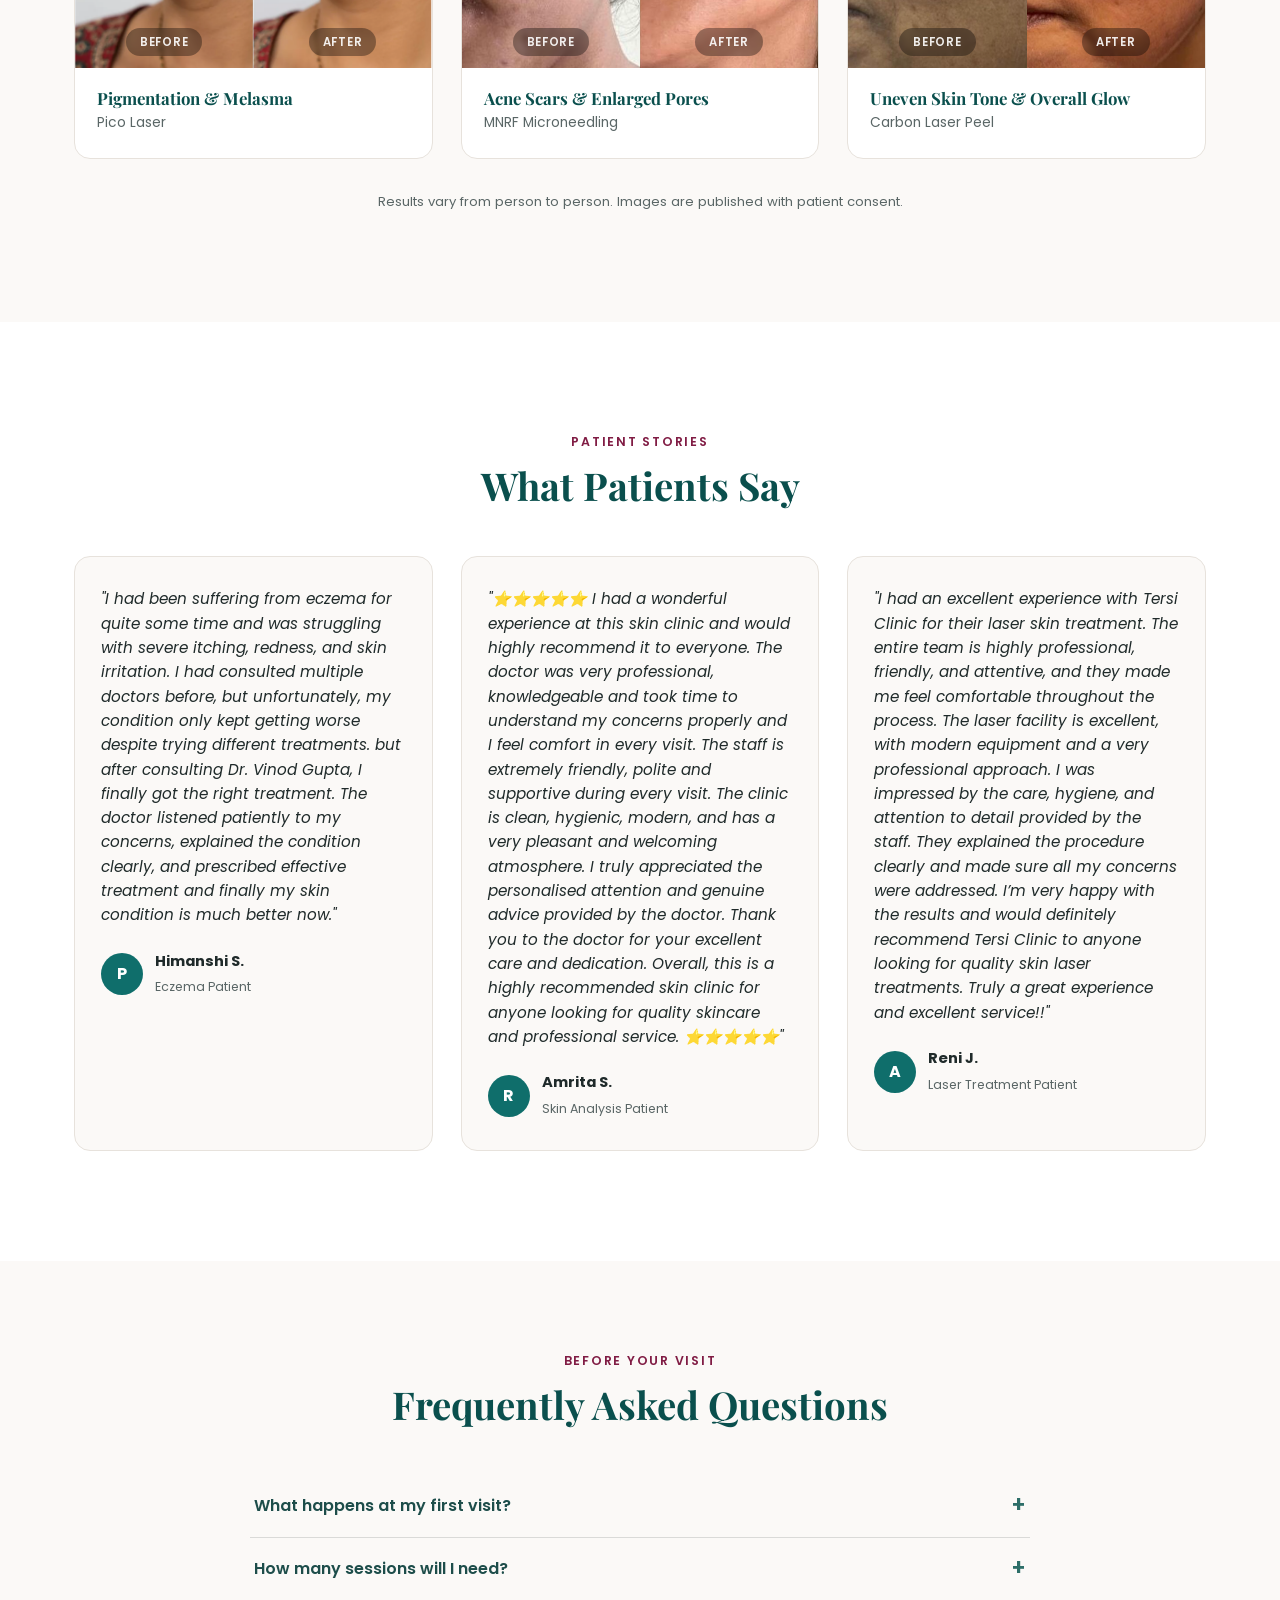
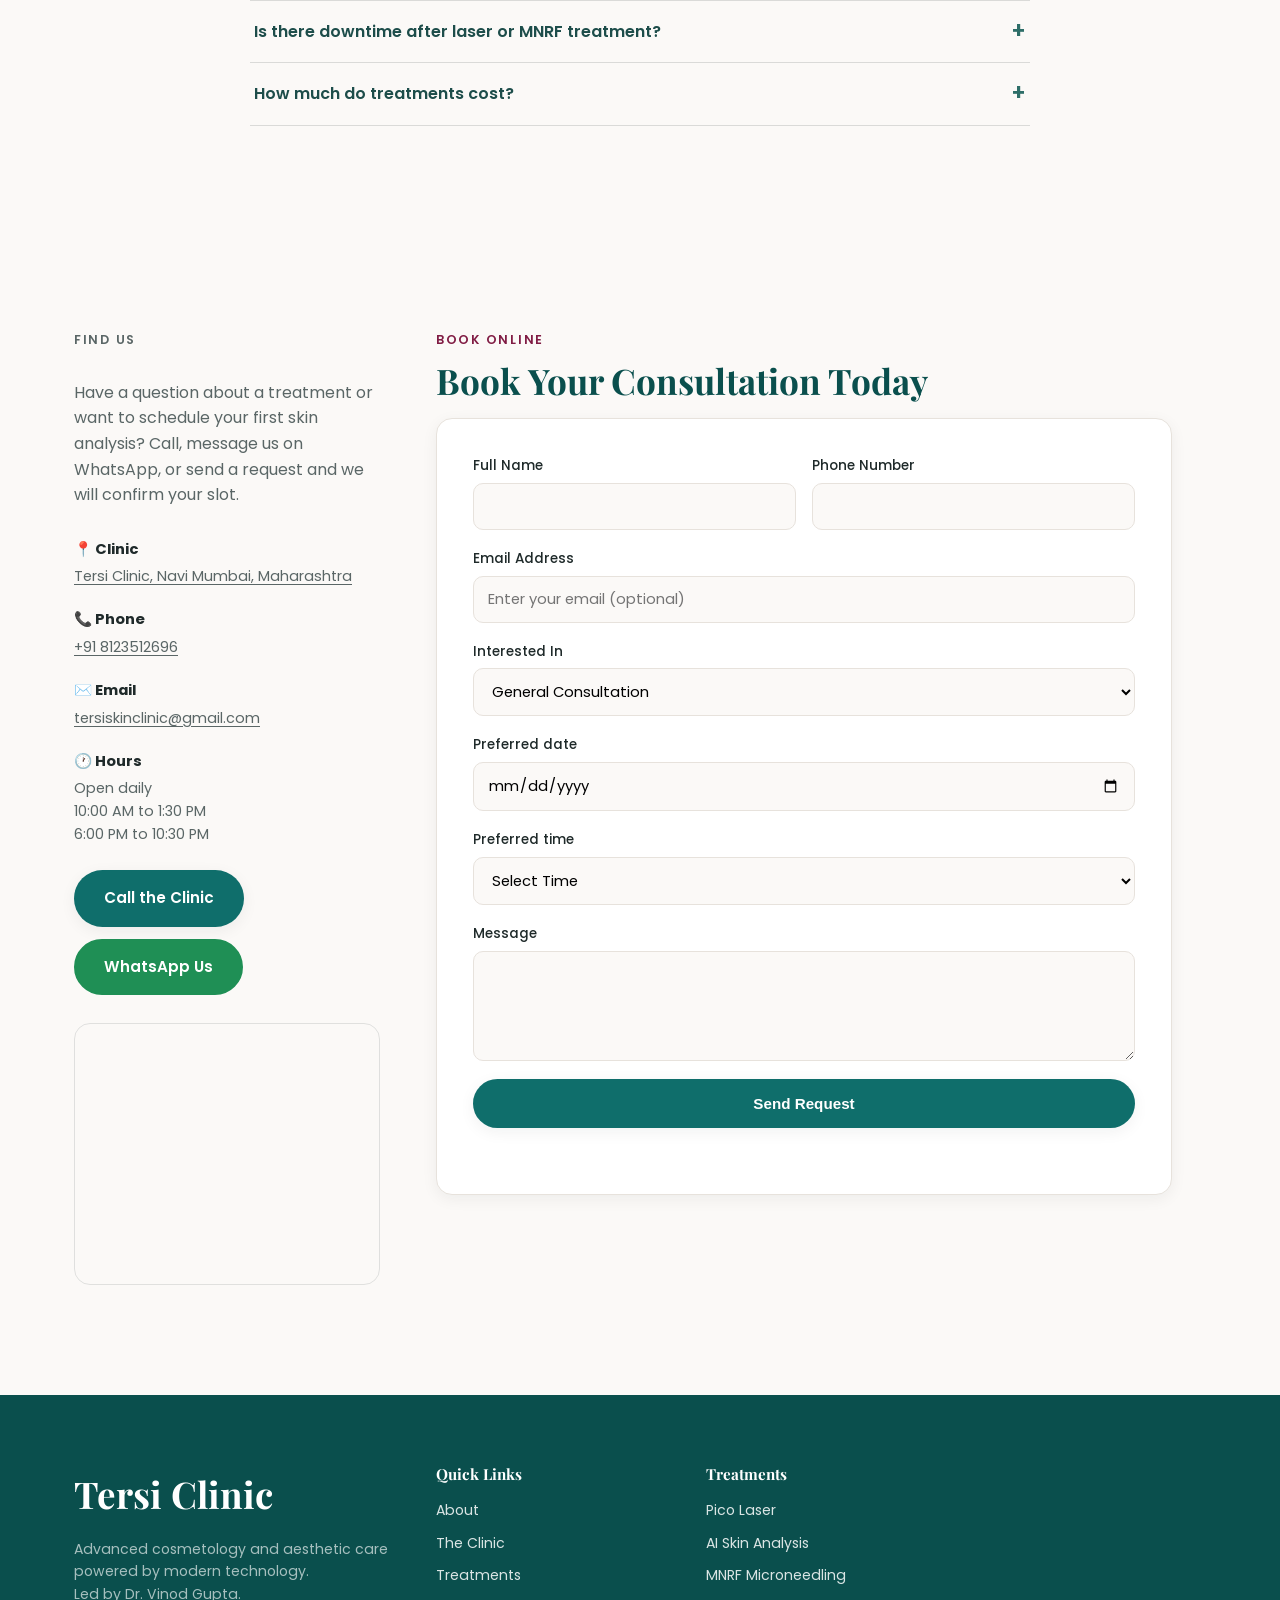
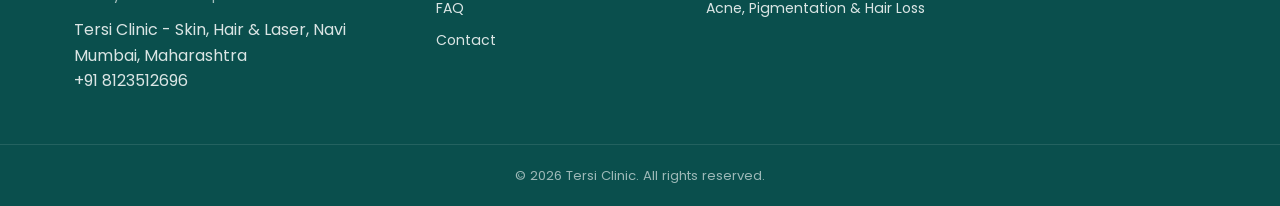
==== commit b5889071: "[clinic][website] clinic consultation" ====
--- a/index.html
+++ b/index.html
@@ -67,9 +67,12 @@
         <li><a href="#services">Treatments</a></li>
         <li><a href="#gallery">Results</a></li>
         <li><a href="#contact">Contact</a></li>
+        <li class="nav-cta-mobile">
+          <a href="#consultation" class="btn btn-primary btn-block">Book Consultation</a>
+        </li>
       </ul>
     </nav>
-    <a href="#contact" class="btn btn-primary btn-small nav-cta">Book Consultation</a>
+    <a href="#consultation" class="btn btn-primary btn-small nav-cta">Book Consultation</a>
     <button id="hamburger" aria-label="Toggle menu"><span></span><span></span><span></span></button>
   </div>
 </header>
@@ -83,7 +86,7 @@
       <h1>Advanced Skin Clinic, <span class="highlight">Led by Dr. Vinod Gupta</span></h1>
       <p class="hero-sub">Doctor-led care for your skin, with Pico Laser, AI skin analysis and MNRF microneedling, for visible, lasting results.</p>
       <div class="hero-actions">
-        <a href="#contact-form-wrap" class="btn btn-primary">Book a Consultation</a>
+        <a href="#consultation" class="btn btn-primary">Book a Consultation</a>
         <a href="#services" class="btn btn-outline">Explore Treatments</a>
       </div>
 
@@ -478,9 +481,11 @@
         allowfullscreen="" loading="lazy" referrerpolicy="strict-origin-when-cross-origin"></iframe>
       </div>
     </div>
-    <div class="contact-form-wrap" data-reveal>
+    
+    <div class="contact-form-wrap" id="consultation">
+      <p class="eyebrow">Book Online</p>
       <h2>Book Your Consultation Today</h2>
-    <form class="contact-form" id="contactForm" data-reveal>
+    <form class="contact-form" id="contactForm">
       <div class="form-row">
         <div class="form-group">
           <label for="name">Full Name</label>
--- a/css/style.css
+++ b/css/style.css
@@ -389,13 +389,14 @@
 
 /* Contact */
 .contact { padding: 110px 0; }
-.contact-grid { display: grid; grid-template-columns: 0.9fr 1.1fr; gap: 56px; }
+.contact-grid { align-items: start; display: grid; grid-template-columns: 0.9fr 1.1fr; gap: 56px; }
 .contact-info h2 { font-size: clamp(1.6rem, 3vw, 2.2rem); margin-bottom: 16px; }
 .contact-info > p { color: var(--color-text-soft); margin-bottom: 30px; }
 .contact-details div { margin-bottom: 20px; display: flex; flex-direction: column; gap: 4px; }
 .contact-details strong { font-size: 0.92rem; }
 .contact-details span { color: var(--color-text-soft); font-size: 0.9rem; }
 
+/* .contact-form-wrap {} */
 .contact-form-wrap h2 { font-size: clamp(1.6rem, 3vw, 2.2rem); margin-bottom: 16px; }
 .contact-form {
   background: var(--color-surface); border: 1px solid var(--color-border);
@@ -450,12 +451,15 @@
 [data-reveal] { opacity: 0; transform: translateY(24px); transition: opacity .7s ease, transform .7s ease; }
 [data-reveal].in-view { opacity: 1; transform: translateY(0); }
 
+.nav-cta-mobile { display: none; }
+
 /* Responsive */
 @media (max-width: 980px) {
   .hero-inner, .about-grid, .contact-grid { grid-template-columns: 1fr; }
   .hero-visual { margin-top: 40px; min-height: 340px; }
   .tech-grid, .services-grid, .process-grid, .stats-strip, .testimonial-track, .gallery-grid { grid-template-columns: repeat(2, 1fr); }
   .footer-grid { grid-template-columns: 1fr 1fr; }
+ 
 }
 
 @media (max-width: 720px) {
@@ -466,6 +470,12 @@
   #nav ul { flex-direction: column; gap: 18px; }
   #hamburger { display: flex; }
   .nav-cta { display: none; }
+  .nav-cta-mobile {
+    display: block;
+    margin-top: 12px;
+    list-style: none;
+  }
+  .nav-cta-mobile .btn { width: 100%; text-align: center; }
   .tech-grid, .services-grid, .process-grid, .stats-strip, .testimonial-track, .footer-grid, .gallery-grid { grid-template-columns: 1fr; }
   .gallery-compare { grid-template-columns: 1fr 1fr; }
   .form-row { grid-template-columns: 1fr; }
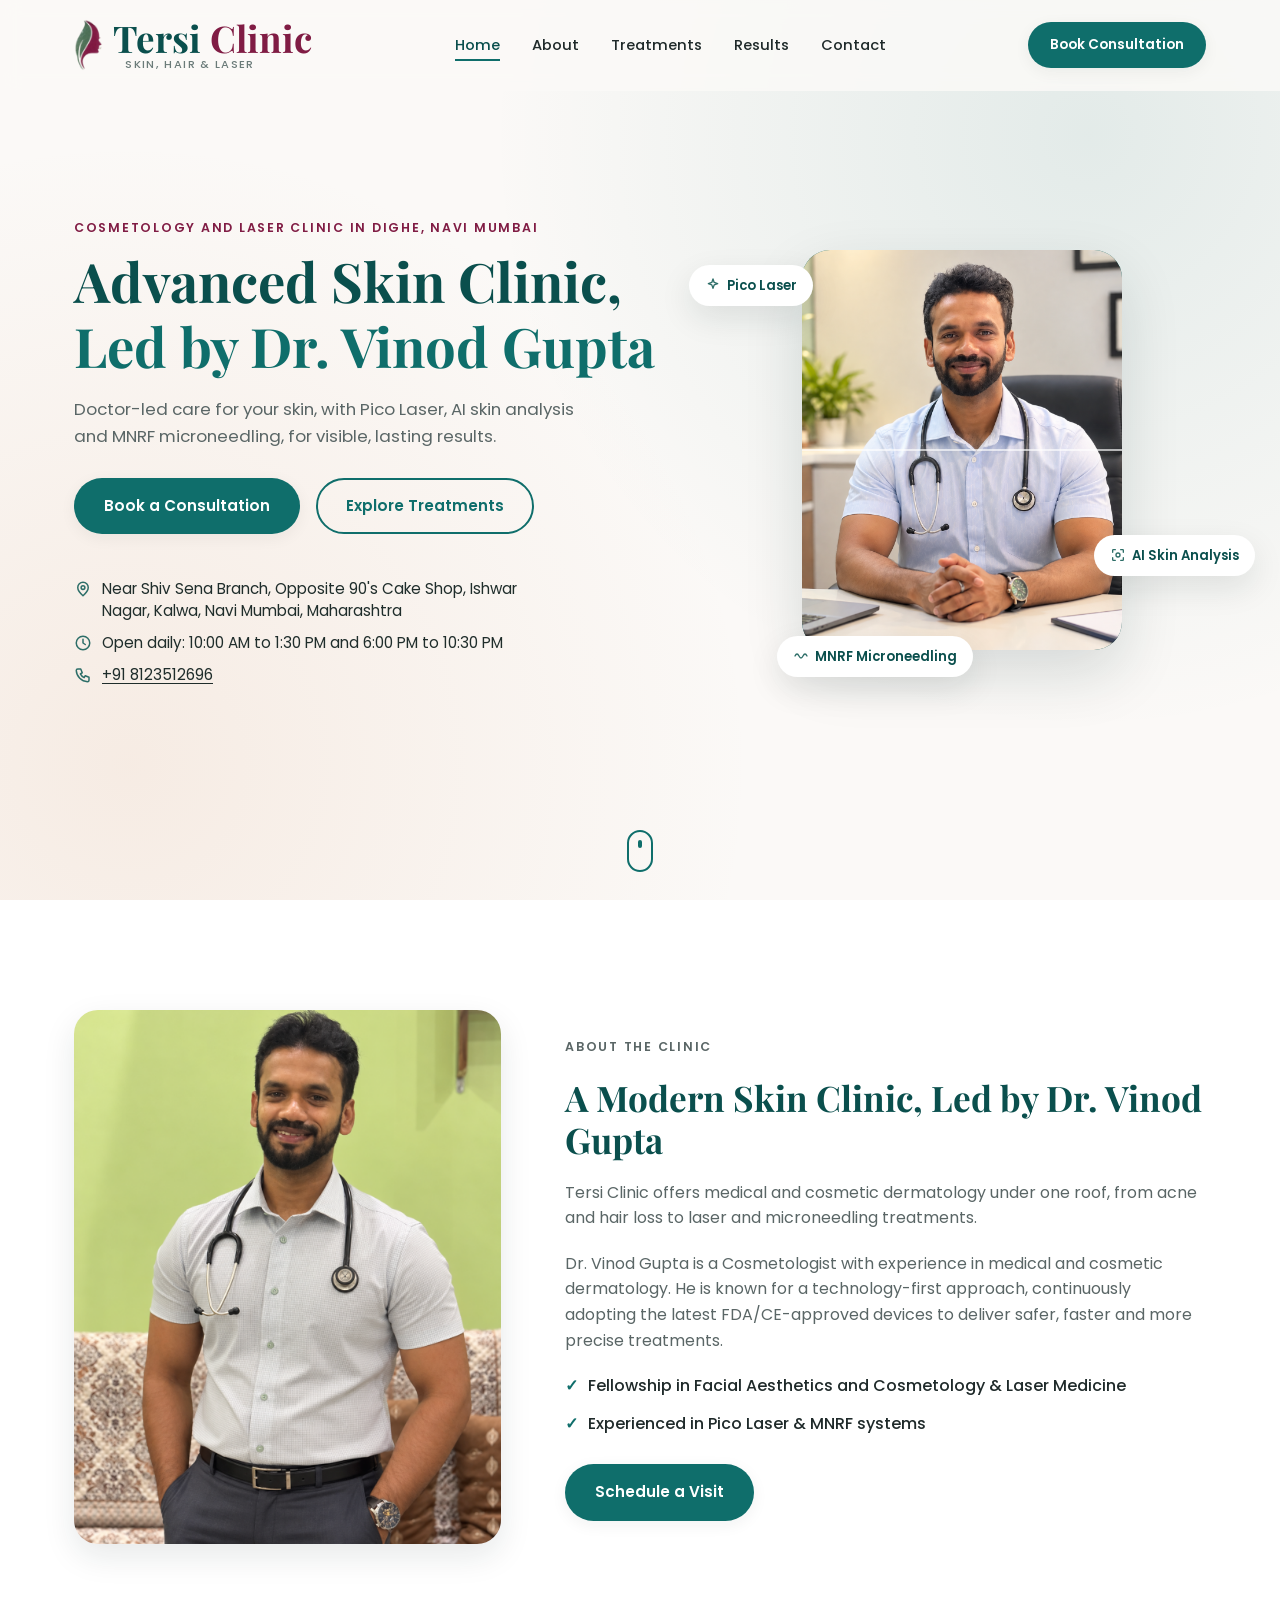
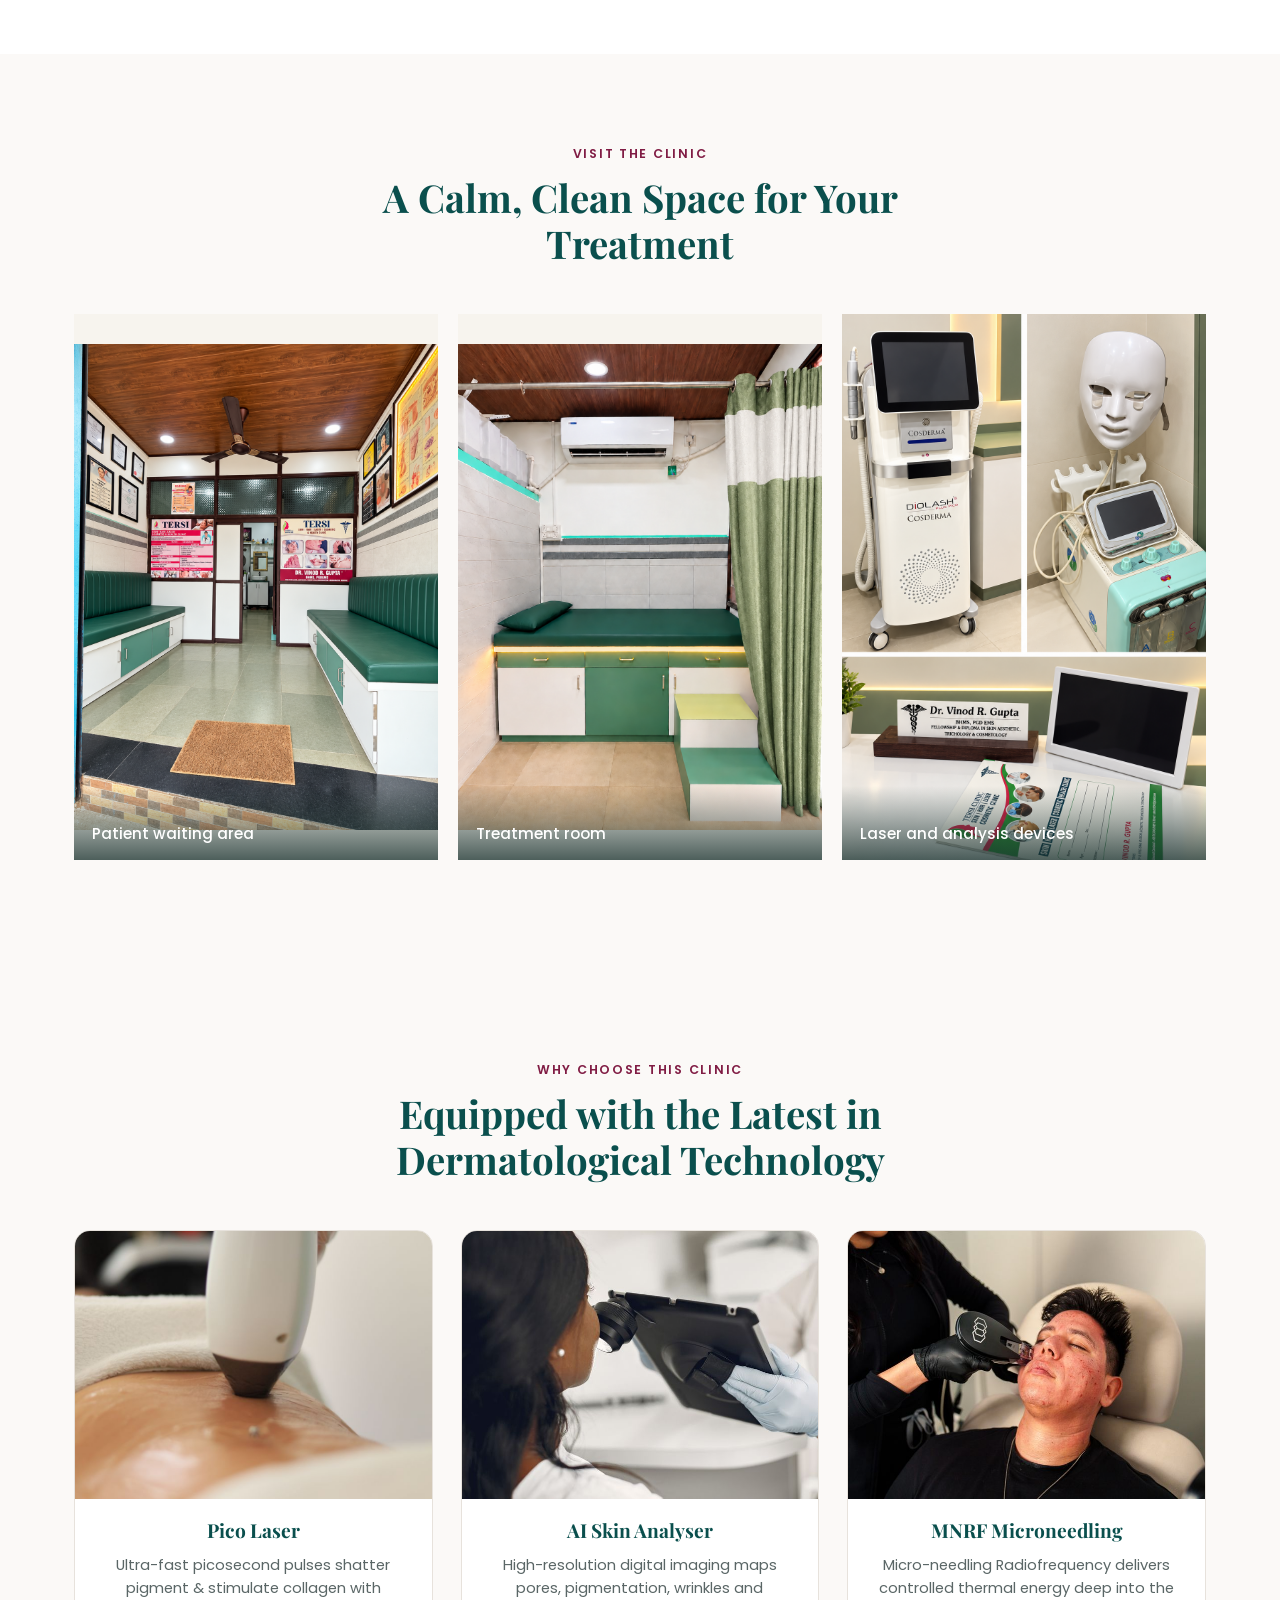
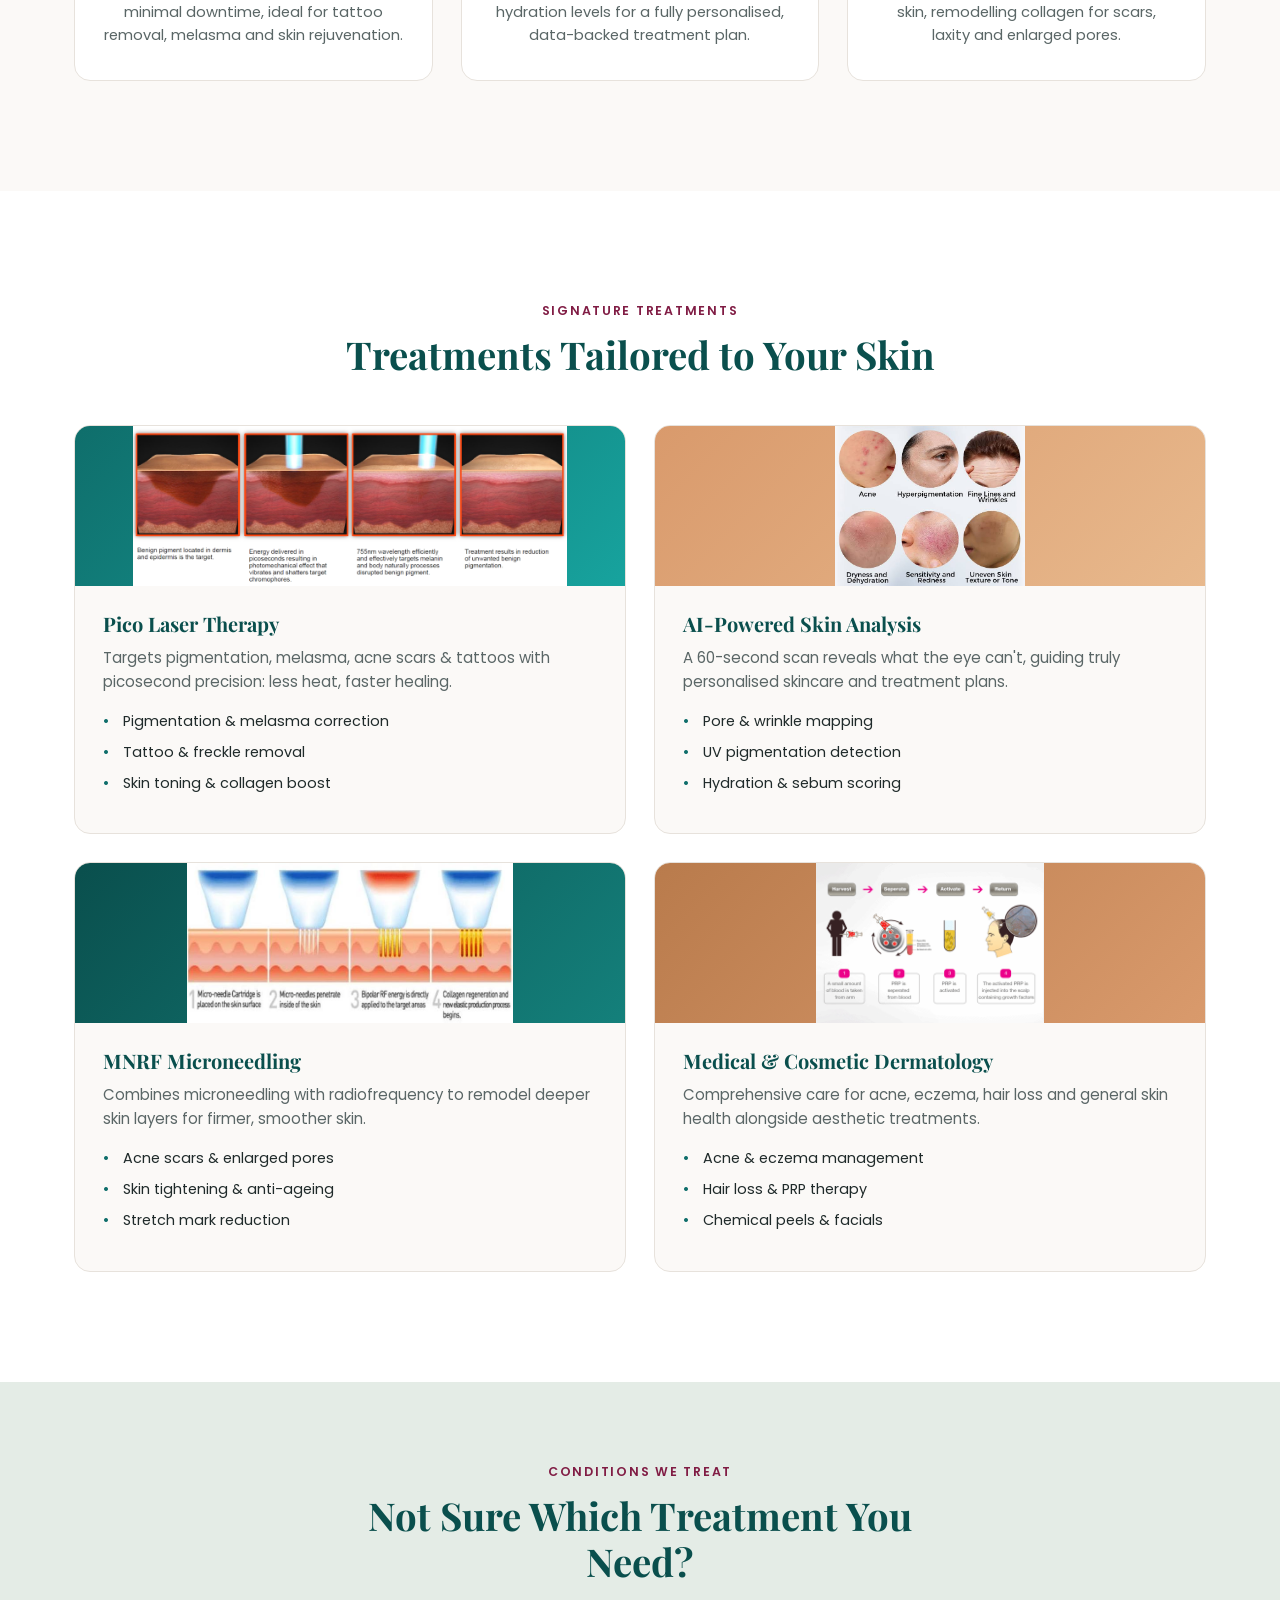
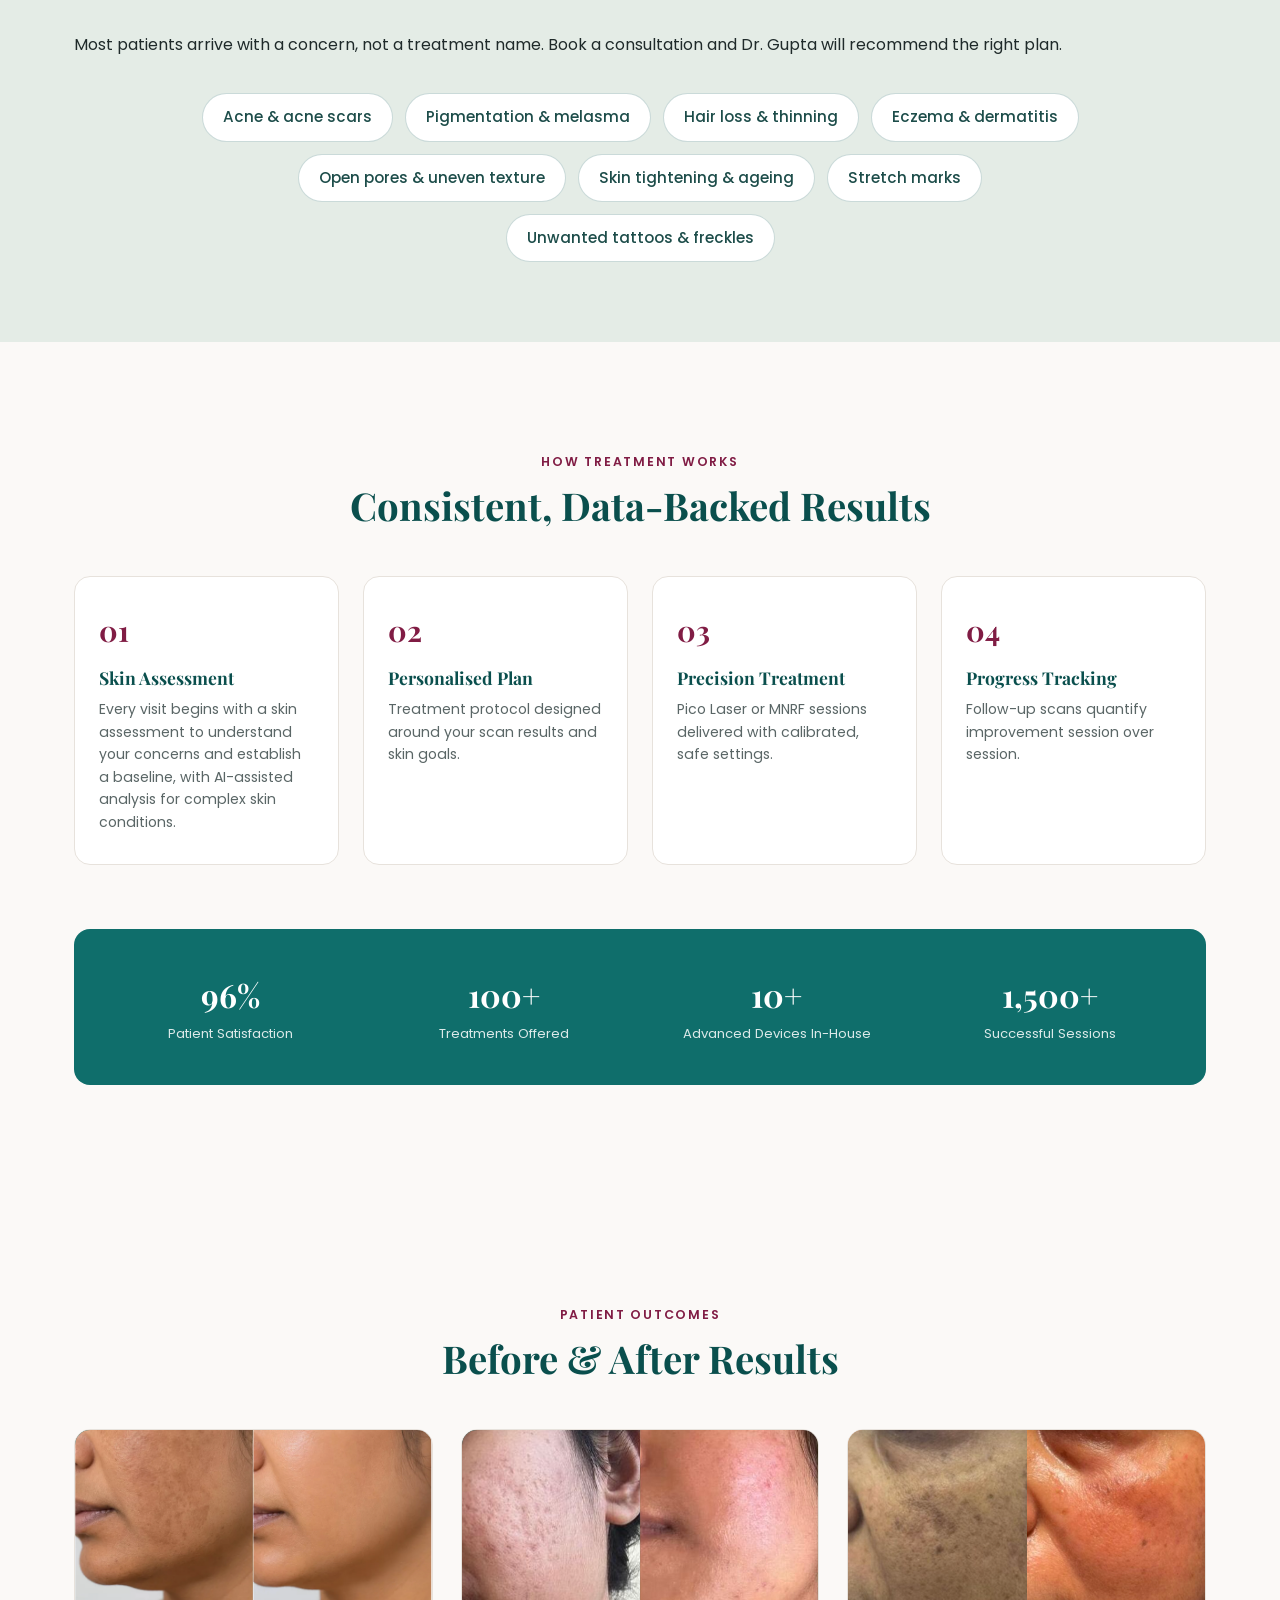
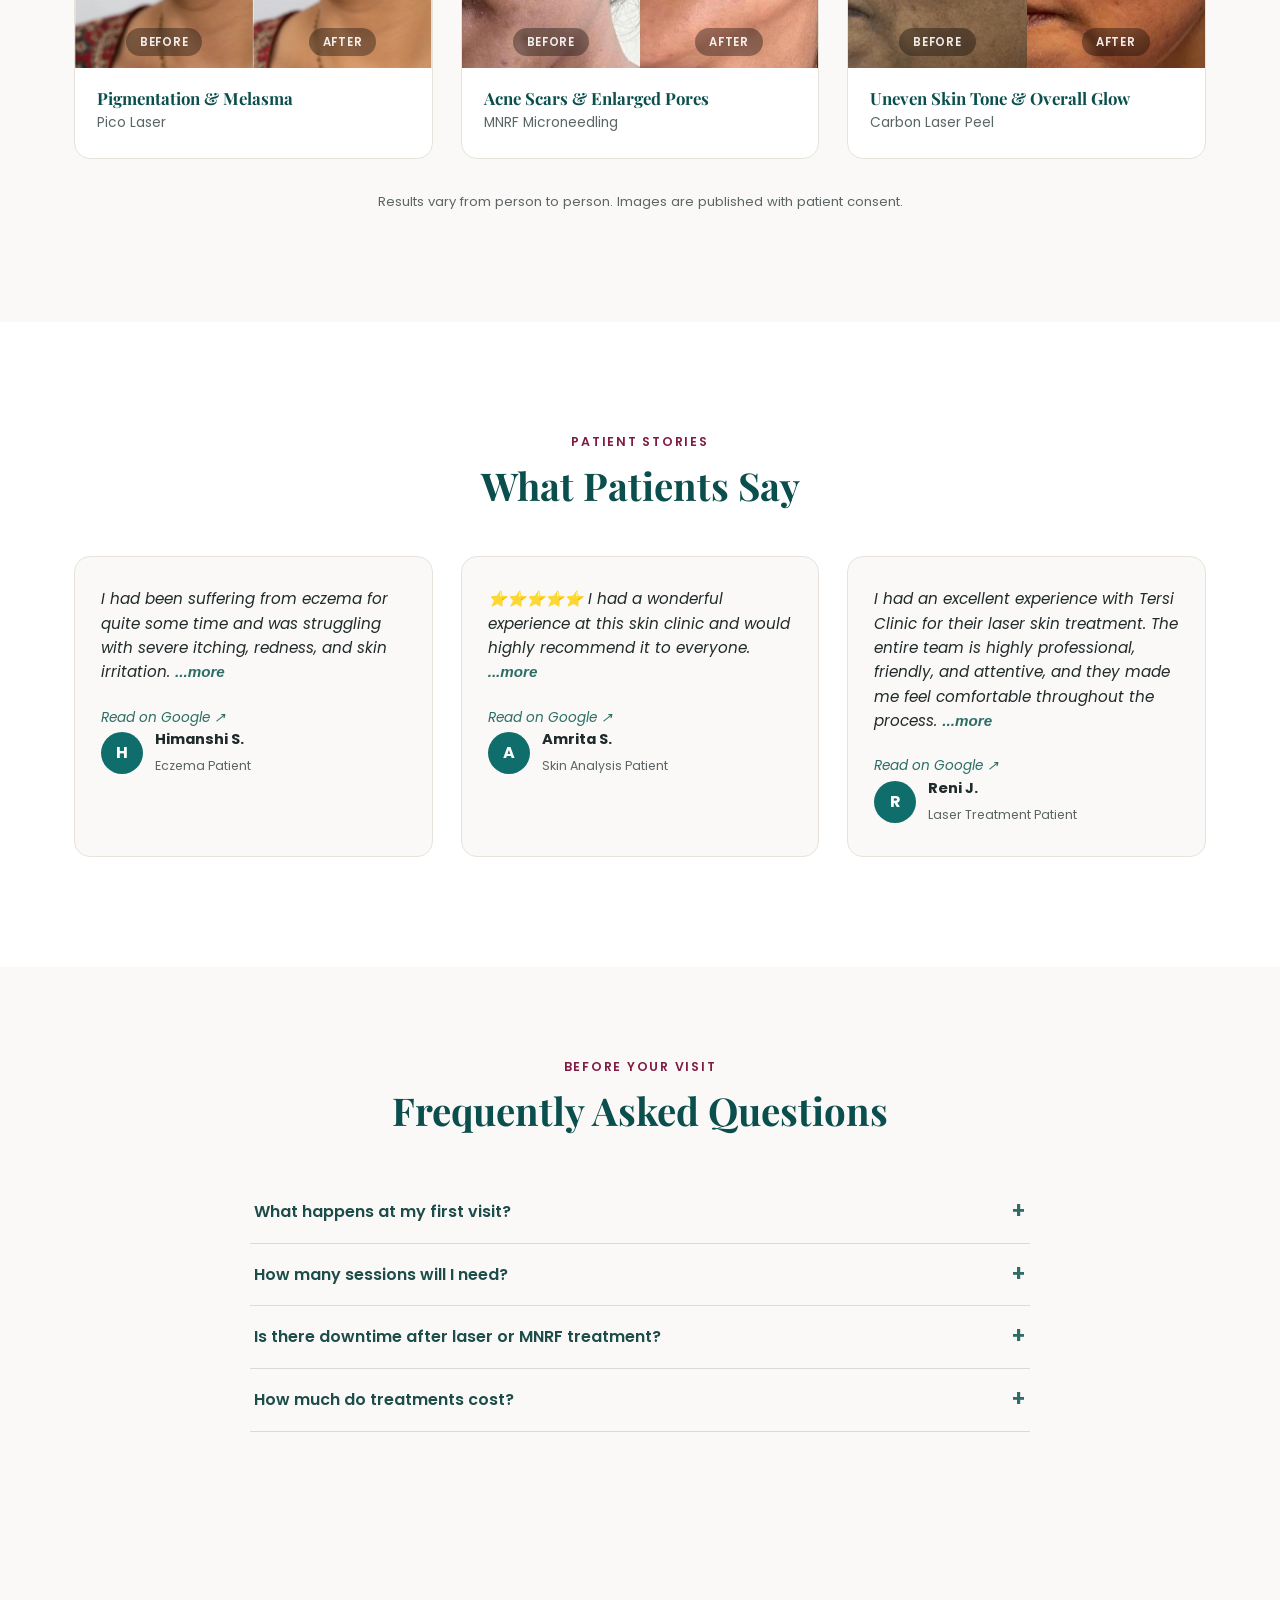
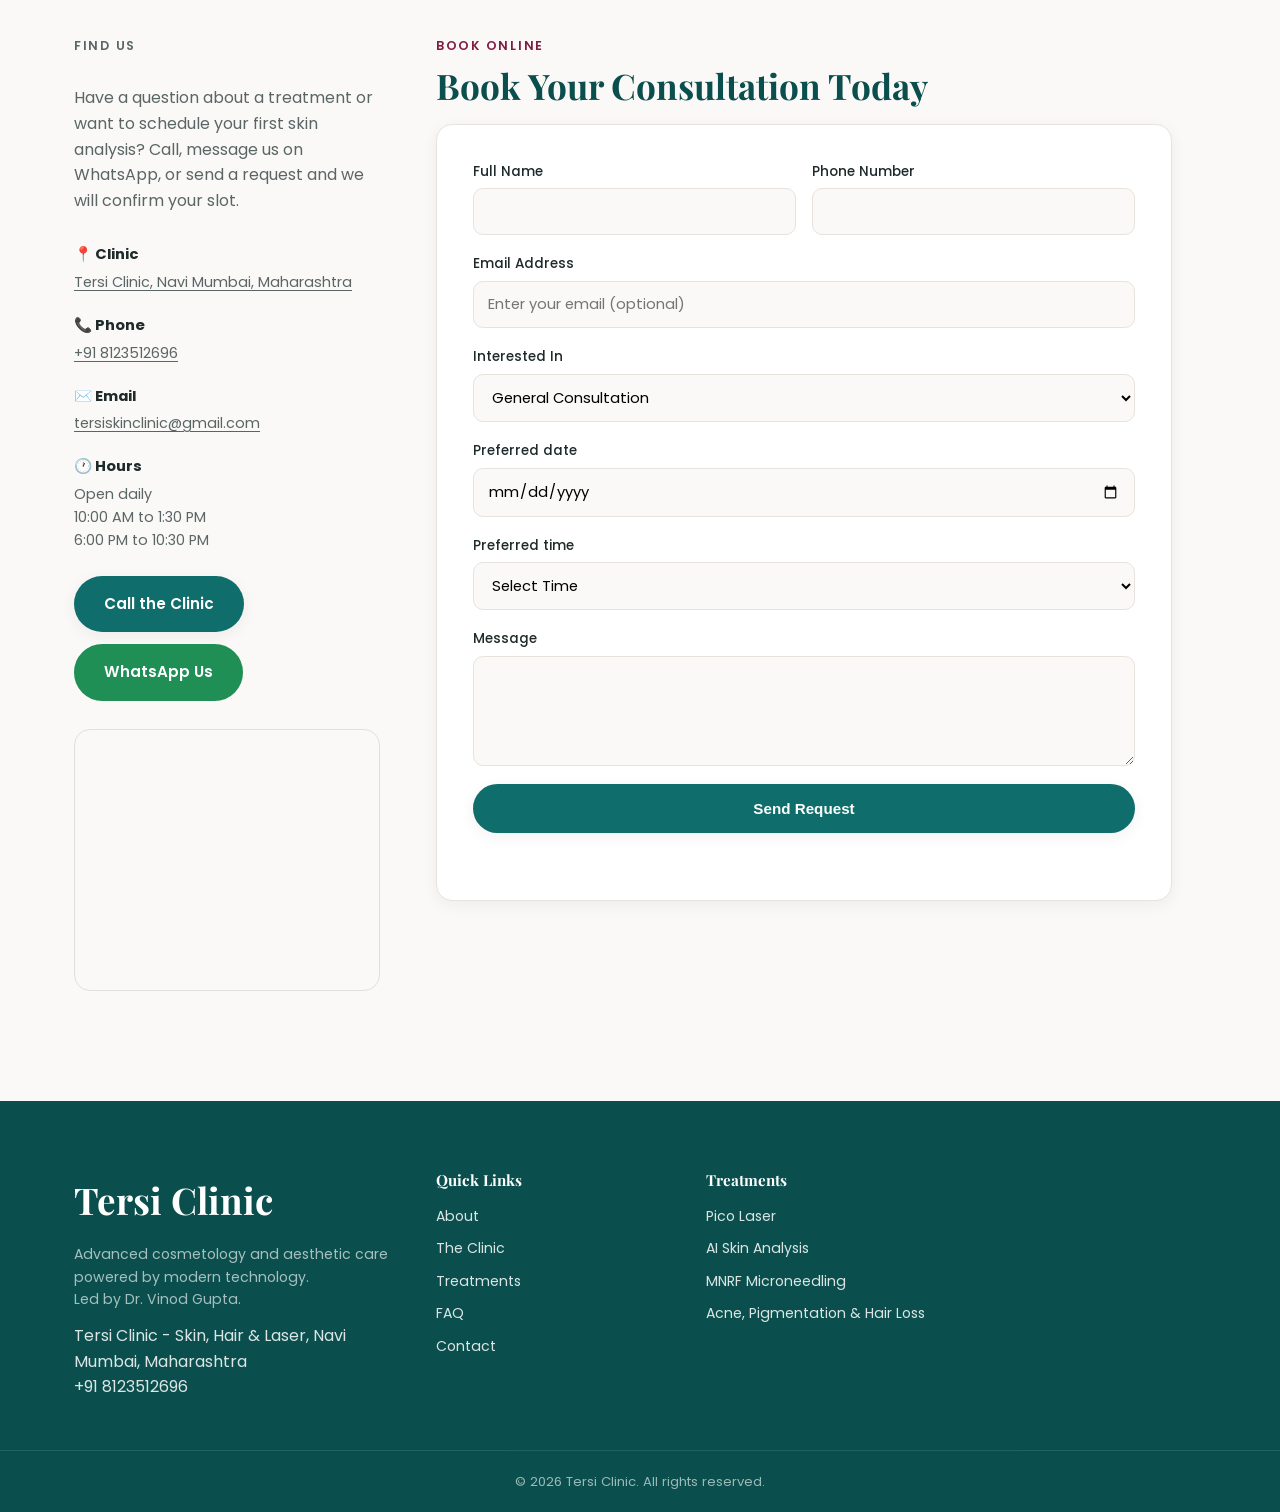
==== commit 7ce64a88: "[clinic][website] clinic pics and reviews" ====
--- a/index.html
+++ b/index.html
@@ -161,8 +161,8 @@
     <h2 class="center">A Calm, Clean Space for Your Treatment</h2>
     <div class="tour-grid">
       <figure class="tour-card" data-reveal>
-        <img src="assets/clinic/waiting-area.png" alt="Pateint waiting area at Tersi Clinic" loading="lazy" onerror="this.remove()">
-        <figcaption>Pateint waiting area</figcaption>
+        <img src="assets/clinic/waiting-area.png" alt="Patient waiting area at Tersi Clinic" loading="lazy" onerror="this.remove()">
+        <figcaption>Patient waiting area</figcaption>
       </figure>
       <figure class="tour-card" data-reveal>
         <img src="assets/clinic/treatment-room.png" alt="Treatment room with examination bed" loading="lazy" onerror="this.remove()">
@@ -406,21 +406,21 @@
     <p class="eyebrow center">Patient Stories</p>
     <h2 class="center">What Patients Say</h2>
     <div class="testimonial-track">
-      <div class="testimonial-card" data-reveal>
+      <div class="testimonial-card" data-reveal data-review-url="https://maps.app.goo.gl/j1vTrwx7scp7RobVA">
         <p>"I had been suffering from eczema for quite some time and was struggling with severe itching, redness, and skin irritation. I had consulted multiple doctors before, but unfortunately, my condition only kept getting worse despite trying different treatments. but after  consulting Dr. Vinod Gupta, I finally got the right treatment. The doctor listened patiently to my concerns, explained the condition clearly, and prescribed effective treatment and finally my skin condition is much better now."</p>
-        <div class="testimonial-author"><span class="avatar">P</span><div><strong>Himanshi S.</strong><small>Eczema Patient</small></div></div>
-      </div>
-      <div class="testimonial-card" data-reveal>
+        <div class="testimonial-author"><span class="avatar">H</span><div><strong>Himanshi S.</strong><small>Eczema Patient</small></div></div>
+      </div>
+      <div class="testimonial-card" data-reveal data-review-url="https://maps.app.goo.gl/L5iZXo8uTHEroTFz9">
         <p>"⭐⭐⭐⭐⭐ I had a wonderful experience at this skin clinic and would highly recommend it to everyone.
 The doctor was very professional, knowledgeable and took time to understand my concerns properly and I feel comfort in every visit. The staff is extremely friendly, polite and supportive during every visit. The clinic is clean, hygienic, modern, and has a very pleasant and welcoming atmosphere.
 I truly appreciated the personalised attention and genuine advice provided by the doctor. Thank you to the doctor for your excellent care and dedication. Overall, this is a highly recommended skin clinic for anyone looking for quality skincare and professional service. ⭐⭐⭐⭐⭐"</p>
-        <div class="testimonial-author"><span class="avatar">R</span><div><strong>Amrita S.</strong><small>Skin Analysis Patient</small></div></div>
-      </div>
-      <div class="testimonial-card" data-reveal>
+        <div class="testimonial-author"><span class="avatar">A</span><div><strong>Amrita S.</strong><small>Skin Analysis Patient</small></div></div>
+      </div>
+      <div class="testimonial-card" data-reveal data-review-url="https://share.google/z0ZnQYQYO56KJybuk">
         <p>"I had an excellent experience with Tersi Clinic for their laser skin treatment. The entire team is highly professional, friendly, and attentive, and they made me feel comfortable throughout the process.
 The laser facility is excellent, with modern equipment and a very professional approach. I was impressed by the care, hygiene, and attention to detail provided by the staff. They explained the procedure clearly and made sure all my concerns were addressed.
 I’m very happy with the results and would definitely recommend Tersi Clinic to anyone looking for quality skin laser treatments. Truly a great experience and excellent service!!"</p>
-        <div class="testimonial-author"><span class="avatar">A</span><div><strong>Reni J.</strong><small>Laser Treatment Patient</small></div></div>
+        <div class="testimonial-author"><span class="avatar">R</span><div><strong>Reni J.</strong><small>Laser Treatment Patient</small></div></div>
       </div>
     </div>
   </div>
--- a/css/style.css
+++ b/css/style.css
@@ -372,6 +372,42 @@
 .gallery-note code { background: var(--color-border); padding: 2px 6px; border-radius: 4px; }
 
 /* Testimonials */
+.testimonial-card button.review-more {
+  background: none;
+  border: 0;
+  padding: 0;
+  margin: 0;
+  font: inherit;
+  font-weight: 600;
+  color: #2c6e66;
+  cursor: pointer;
+  white-space: nowrap;
+}
+ 
+.testimonial-card button.review-more:hover {
+  text-decoration: underline;
+}
+ 
+.testimonial-card button.review-more:focus-visible,
+.testimonial-card .review-source a:focus-visible {
+  outline: 3px solid #2c6e66;
+  outline-offset: 2px;
+  border-radius: 2px;
+}
+ 
+.testimonial-card .review-source {
+  margin: 10px 0 0;
+  font-size: 0.85rem;
+}
+ 
+.testimonial-card .review-source a {
+  color: #2c6e66;
+  text-decoration: none;
+}
+ 
+.testimonial-card .review-source a:hover {
+  text-decoration: underline;
+}
 .testimonials { padding: 110px 0; background: var(--color-surface); }
 .testimonial-track { display: grid; grid-template-columns: repeat(3, 1fr); gap: 28px; }
 .testimonial-card {
@@ -459,6 +495,8 @@
   .hero-visual { margin-top: 40px; min-height: 340px; }
   .tech-grid, .services-grid, .process-grid, .stats-strip, .testimonial-track, .gallery-grid { grid-template-columns: repeat(2, 1fr); }
   .footer-grid { grid-template-columns: 1fr 1fr; }
+  :root { --header-h: 72px; }
+  /* .nav-cta-mobile {display: none;} */
  
 }
 
@@ -475,7 +513,8 @@
     margin-top: 12px;
     list-style: none;
   }
-  .nav-cta-mobile .btn { width: 100%; text-align: center; }
+  .nav-cta-mobile .btn { width: 100%; text-align: center;  }
+  #nav .nav-cta-mobile .btn.btn-primary.btn-block{ background: var(--color-primary); color: #fff; }
   .tech-grid, .services-grid, .process-grid, .stats-strip, .testimonial-track, .footer-grid, .gallery-grid { grid-template-columns: 1fr; }
   .gallery-compare { grid-template-columns: 1fr 1fr; }
   .form-row { grid-template-columns: 1fr; }
